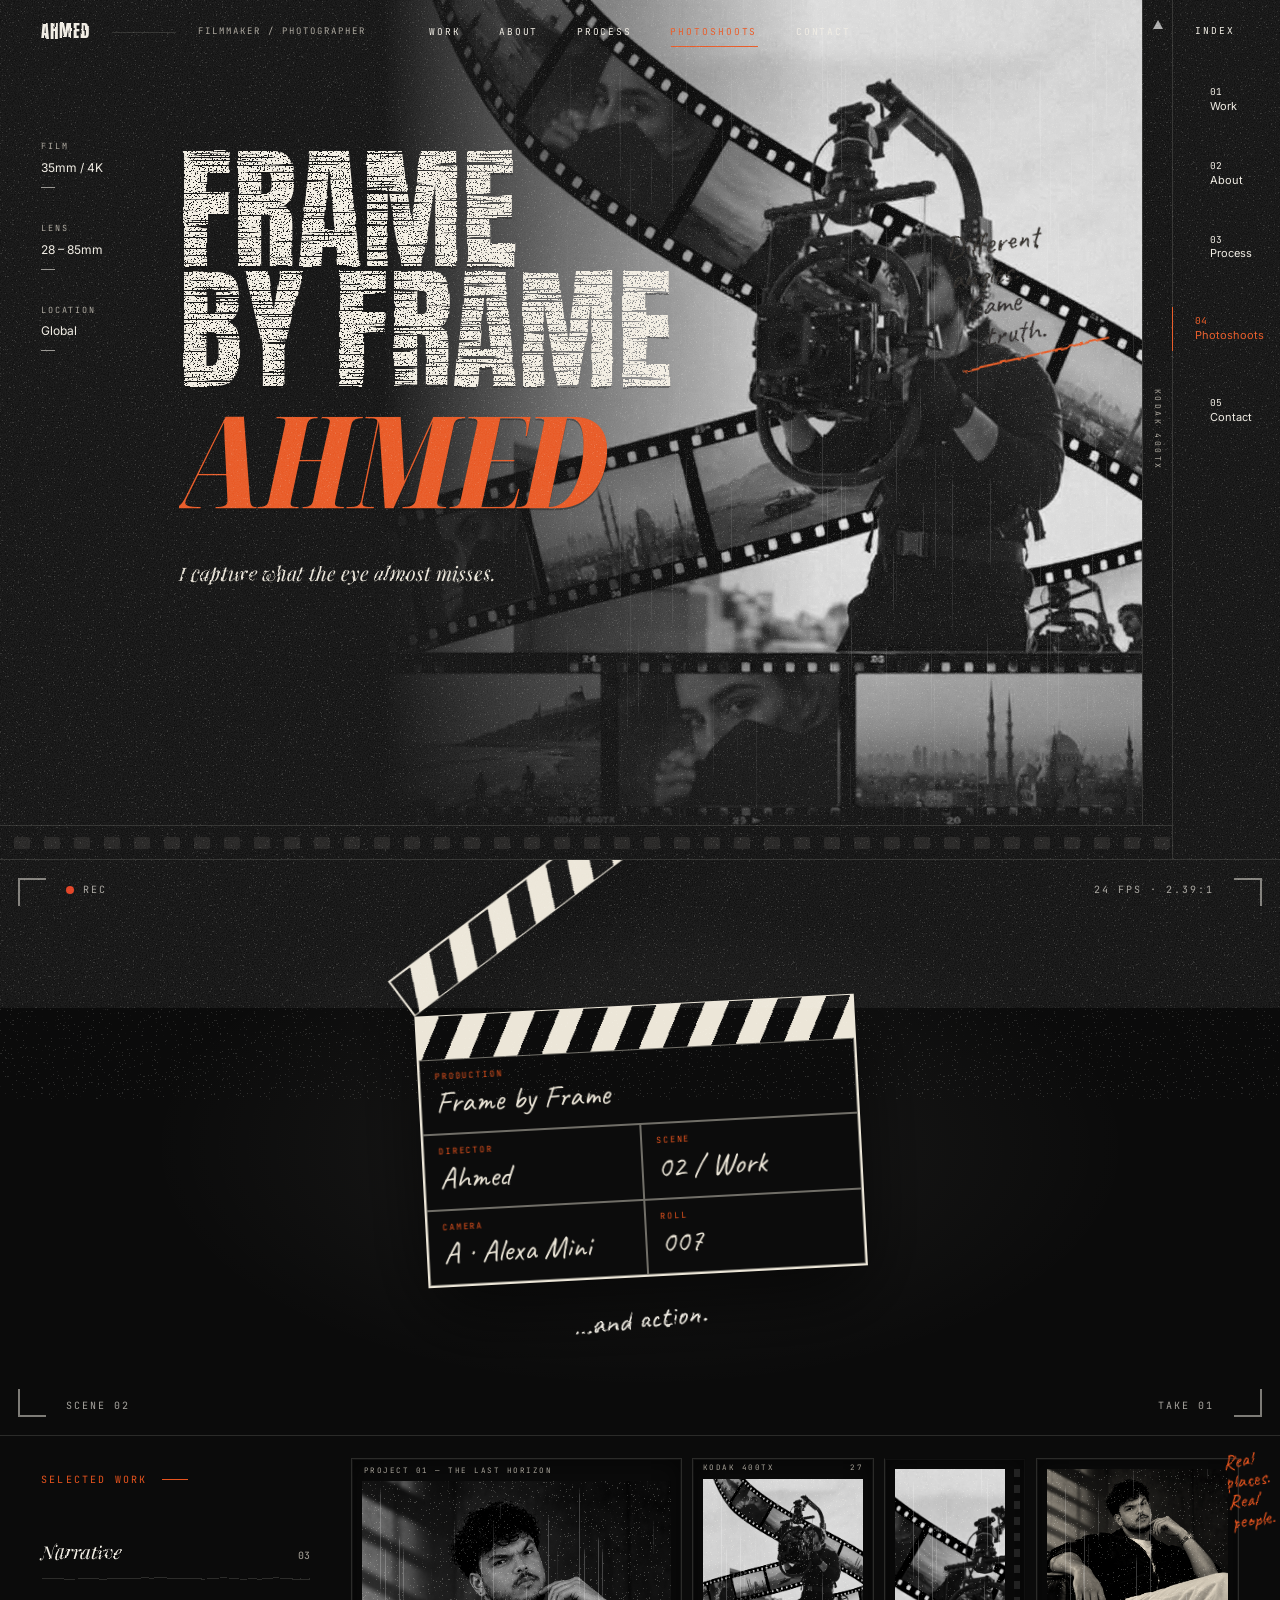
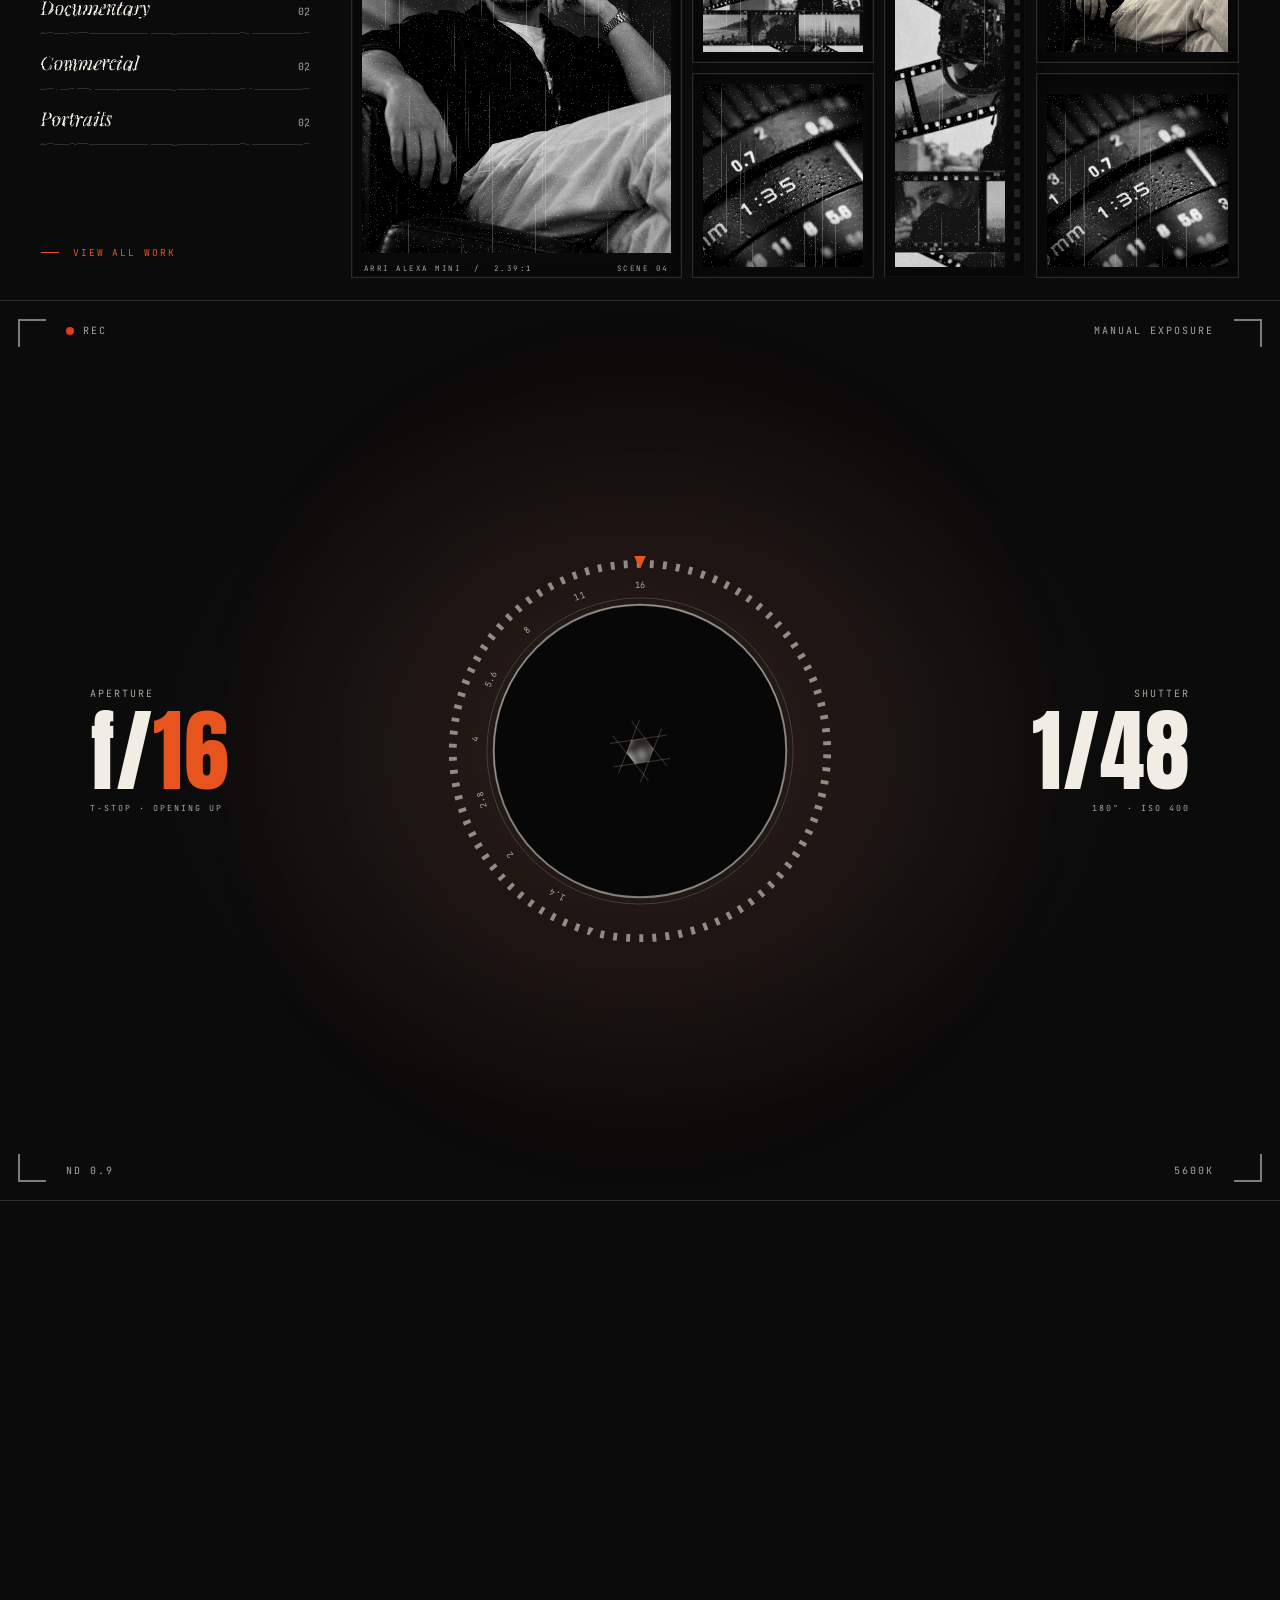
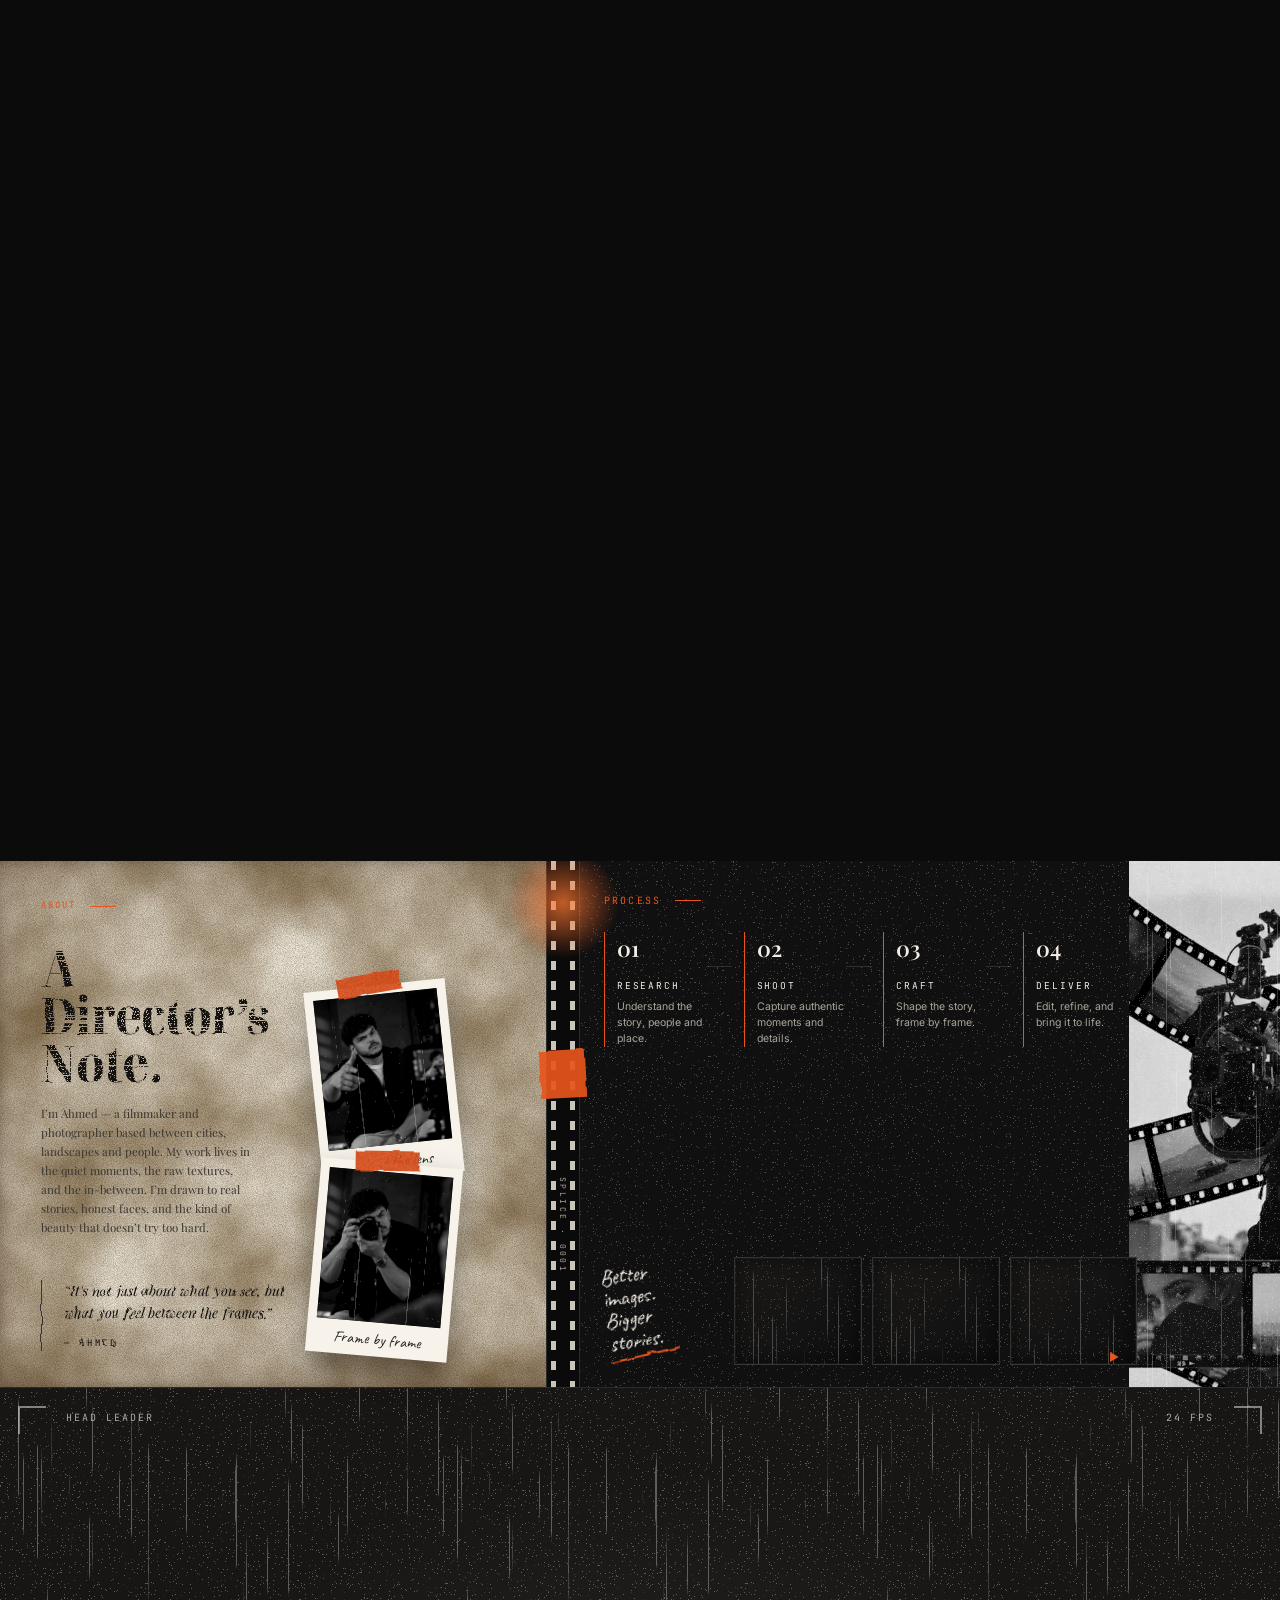
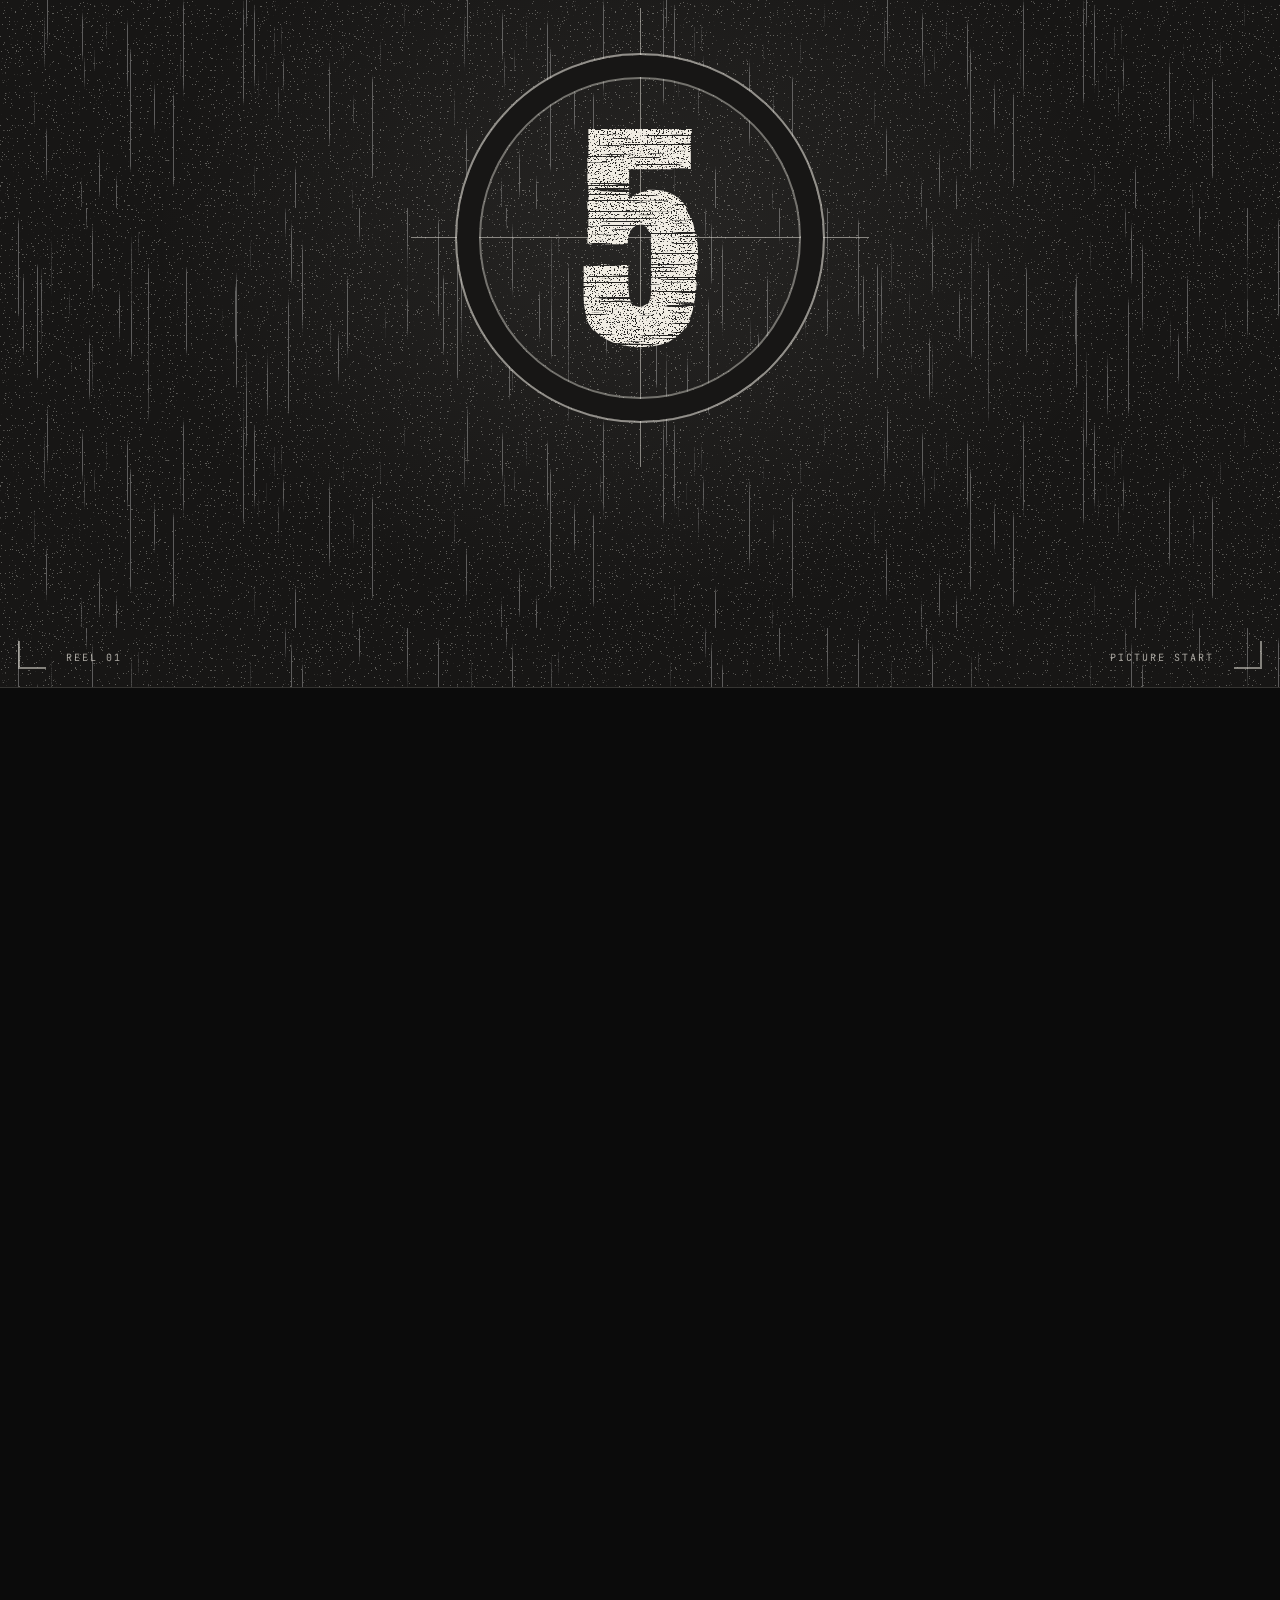
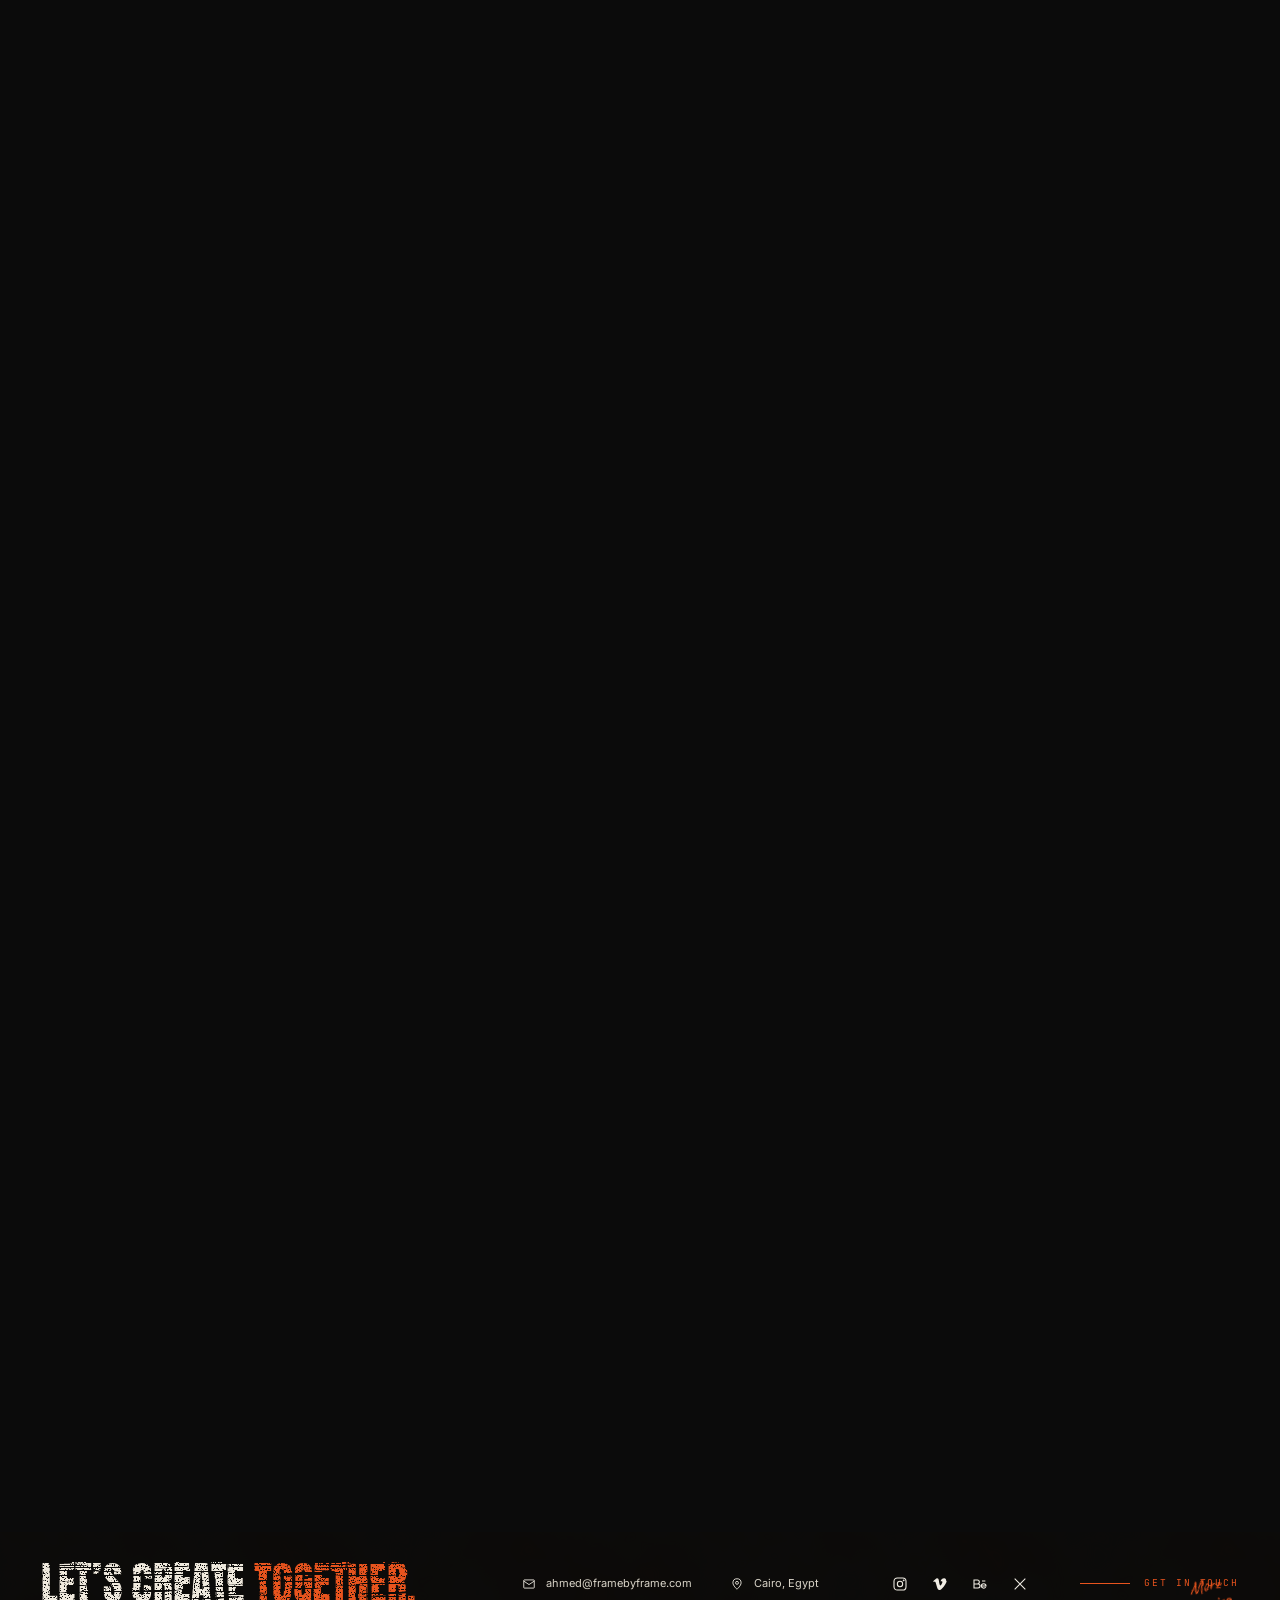
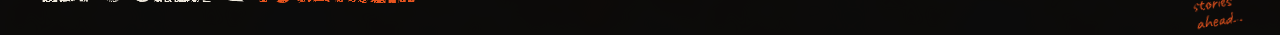
==== index.html @ 250d9027 "Update Ahmed Muhajab portfolio" ====
<!DOCTYPE html>
<html lang="en">
<head>
<meta charset="UTF-8">
<meta name="viewport" content="width=device-width, initial-scale=1">
<title>Ahmed — Filmmaker / Photographer</title>
<meta name="description" content="Ahmed — Frame by Frame. Filmmaker and photographer. I capture what the eye almost misses.">
<link rel="preconnect" href="https://fonts.googleapis.com">
<link rel="preconnect" href="https://fonts.gstatic.com" crossorigin>
<link href="https://fonts.googleapis.com/css2?family=Anton&family=Caveat:wght@500;600&family=Inter:wght@400;500;600&family=Noto+Serif+Display:ital,wdth,wght@0,62.5..100,400..900;1,62.5..100,400..900&family=JetBrains+Mono:wght@400;500&family=Playfair+Display:ital,wght@0,600;0,700;0,900;1,400;1,700;1,900&display=swap" rel="stylesheet">
<script>if(!matchMedia('(prefers-reduced-motion: reduce)').matches)document.documentElement.classList.add('intro-lock');</script>
<noscript><style>#intro{display:none!important}.intro-lock *{opacity:1!important}.hero-title .ch,.hero-title .pull em{opacity:1!important;transform:none!important}</style></noscript>
<style>
/* =========================================================
   TOKENS
========================================================= */
:root{
  --bg:#0b0b0b;
  --bg-2:#111010;
  --panel:#151413;
  --line:rgba(241,237,228,.14);
  --text:#f1ede4;
  --muted:#a9a49a;
  --paper:#ece6d8;
  --ink:#141210;
  --accent:#e8541e;
  --accent-2:#ff6a2d;
  --f-display:"Playfair Display","Times New Roman",serif;
  --f-hero:"Noto Serif Display","Playfair Display",serif;
  --f-impact:"Anton","Impact",sans-serif;
  --f-body:"Inter",system-ui,sans-serif;
  --f-mono:"JetBrains Mono",ui-monospace,monospace;
  --f-hand:"Caveat","Segoe Script",cursive;
  --pad:clamp(18px,3.2vw,48px);
}
*{box-sizing:border-box;margin:0;padding:0}
html{scroll-behavior:smooth;-webkit-text-size-adjust:100%}
body{background:var(--bg);color:var(--text);font-family:var(--f-body);line-height:1.5;overflow-x:hidden;-webkit-font-smoothing:antialiased}
img{display:block;max-width:100%}
a{color:inherit;text-decoration:none}
ul{list-style:none}
:focus-visible{outline:2px solid var(--accent);outline-offset:3px}

/* film grain overlay */
body::after{
  content:"";position:fixed;top:-12%;left:-12%;width:124%;height:124%;pointer-events:none;z-index:999;opacity:.09;will-change:transform;
  background-image:url("data:image/svg+xml;utf8,<svg xmlns='http://www.w3.org/2000/svg' width='220' height='220'><filter id='n'><feTurbulence type='fractalNoise' baseFrequency='.85' numOctaves='2' stitchTiles='stitch'/><feColorMatrix values='0 0 0 0 1  0 0 0 0 1  0 0 0 0 1  0 0 0 .9 0'/></filter><rect width='100%' height='100%' filter='url(%23n)'/></svg>");
  animation:grain 1s steps(6) infinite;
}
@keyframes grain{
  0%{transform:translate3d(0,0,0)}20%{transform:translate3d(-4.8%,3.2%,0)}40%{transform:translate3d(3.2%,-4.8%,0)}
  60%{transform:translate3d(-3.2%,-1.6%,0)}80%{transform:translate3d(4.8%,4.8%,0)}100%{transform:translate3d(0,0,0)}
}

/* =========================================================
   SHARED PIECES
========================================================= */
.mono{font-family:var(--f-mono);font-size:10px;letter-spacing:.22em;text-transform:uppercase}
.label{display:flex;align-items:center;gap:14px;color:var(--accent);font-family:var(--f-mono);font-size:10px;letter-spacing:.22em;text-transform:uppercase}
.label::after{content:"";width:26px;height:1px;background:var(--accent)}
.hand{font-family:var(--f-hand);color:var(--accent);line-height:1;transform:rotate(-6deg);display:inline-block}
.underline-hand{display:block;height:2px;background:var(--accent);border-radius:2px;transform:rotate(-5deg);margin-top:8px}

/* image slots: empty frame until you drop an image in /images */
.ph{position:relative;background:
  linear-gradient(135deg,#1b1a19,#0f0e0e);overflow:hidden}
.ph img{position:absolute;inset:0;width:100%;height:100%;object-fit:cover;filter:grayscale(1) contrast(1.08) brightness(.95);transition:filter .6s ease,transform 1.2s ease}
.ph::before{ /* shown only while the image is missing */
  content:attr(data-file);position:absolute;inset:0;display:grid;place-items:center;text-align:center;padding:10px;
  font-family:var(--f-mono);font-size:10px;letter-spacing:.18em;color:rgba(241,237,228,.22);text-transform:uppercase}
.ph.loaded::before{display:none}
.ph.has-color img{filter:grayscale(.15) contrast(1.05) sepia(.25) saturate(1.2)}
.frame:hover .ph img{transform:scale(1.04)}

/* =========================================================
   HERO
========================================================= */
.hero{position:relative;min-height:min(100vh,860px);display:grid;grid-template-columns:clamp(150px,14vw,190px) 1fr clamp(96px,9vw,108px);
  border-bottom:1px solid var(--line);overflow:hidden;isolation:isolate}
.topbar{position:absolute;top:0;left:0;right:0;z-index:20;height:64px;display:flex;align-items:center;padding:0 var(--pad);gap:22px}
.logo{font-family:var(--f-impact);font-size:17px;letter-spacing:.06em}
.topbar .rule{width:clamp(30px,6vw,64px);height:1px;background:var(--line)}
.topbar .role{color:var(--muted);font-size:9px}
.nav{position:absolute;left:50%;transform:translateX(-50%);display:flex;gap:clamp(22px,3vw,42px)}
.nav a{font-family:var(--f-mono);font-size:9.5px;letter-spacing:.2em;text-transform:uppercase;padding:8px 0;position:relative;transition:color .3s}
.nav a:hover,.nav a.active{color:var(--accent)}
.nav a.active::after{content:"";position:absolute;left:0;right:0;bottom:0;height:1px;background:var(--accent)}
.burger{display:none;margin-left:auto;background:none;border:1px solid var(--line);width:38px;height:38px;cursor:pointer;position:relative;z-index:30}
.burger span{position:absolute;left:10px;right:10px;height:1px;background:var(--text);transition:.3s}
.burger span:nth-child(1){top:14px}.burger span:nth-child(2){top:22px}
.burger.open span:nth-child(1){top:18px;transform:rotate(45deg)}
.burger.open span:nth-child(2){top:18px;transform:rotate(-45deg)}

.meta{padding:140px 0 60px var(--pad);display:flex;flex-direction:column;gap:34px;z-index:5}
.meta div span{display:block;color:var(--muted);font-family:var(--f-mono);font-size:8.5px;letter-spacing:.22em;margin-bottom:6px}
.meta div p{font-size:12px}
.meta div::after{content:"";display:block;width:14px;height:1px;background:var(--text);margin-top:10px;opacity:.6}

.hero-main{position:relative;padding:150px 0 70px 0;z-index:5;min-width:0}
.hero-title{font-family:Impact,"Haettenschweiler","Arial Narrow Bold","Anton",sans-serif;font-weight:400;font-size:clamp(60px,10.4vw,156px);line-height:.9;letter-spacing:.005em;text-transform:uppercase;color:#f3eee3;text-shadow:0 2px 0 rgba(0,0,0,.35)}
.hero-title em{display:block;font-family:var(--f-hero);font-style:italic;font-weight:900;font-stretch:68%;font-variation-settings:"wdth" 68;color:var(--accent);text-transform:uppercase;font-size:.96em;line-height:.95;margin-top:.04em;letter-spacing:-.012em}
.hero-sub{font-family:var(--f-display);font-style:italic;font-size:clamp(15px,1.6vw,20px);margin-top:26px;color:#e7e2d6}

.hero-img{position:absolute;top:0;bottom:0;left:30%;right:clamp(96px,9vw,108px);z-index:1}
.hero-img.ph{background:linear-gradient(135deg,#d8d4cb,#3a3835)}
.hero-img::before{color:rgba(0,0,0,.35)}
.film-edge{position:absolute;z-index:6;top:0;bottom:0;right:clamp(96px,9vw,108px);width:30px;background:#0a0a0a;border-left:1px solid var(--line);display:flex;flex-direction:column;align-items:center;justify-content:space-between;padding:20px 0;color:var(--muted)}
.film-edge b{writing-mode:vertical-rl;font-family:var(--f-mono);font-size:8px;letter-spacing:.3em;font-weight:400}
.film-edge i{width:0;height:0;border:5px solid transparent}
.film-edge .up{border-bottom:9px solid #aaa;border-top:0}
.film-edge .dn{border-top:9px solid #aaa;border-bottom:0}
.hero-note{position:absolute;z-index:7;right:calc(clamp(96px,9vw,108px) + 70px);top:26%;font-size:clamp(22px,2.4vw,32px);color:#2a2724;text-align:left;transform:rotate(-8deg)}
.hero-note .underline-hand{width:150px}
.hero-note span{color:#262321}

.film-strip{position:absolute;z-index:8;left:0;right:clamp(96px,9vw,108px);bottom:0;height:34px;background:#0a0a0a;display:flex;align-items:center;gap:0;padding:0 14px;overflow:hidden;border-top:1px solid var(--line)}
.film-strip i{flex:0 0 auto;width:16px;height:12px;margin-right:14px;background:#1e1d1c;border-radius:2px}
.film-strip .tag{margin-left:auto;color:var(--accent);font-family:var(--f-mono);font-size:9px;display:flex;gap:30px;padding-left:20px}

.index{position:relative;z-index:10;border-left:1px solid var(--line);background:var(--bg);padding:24px 0 24px 22px;display:flex;flex-direction:column}
.index h6{font-family:var(--f-mono);font-size:9.5px;letter-spacing:.22em;font-weight:400;margin-bottom:48px}
.index a{display:block;font-size:11px;color:var(--text);padding:0 0 0 14px;margin-bottom:46px;position:relative;line-height:1.35;border-left:1px solid transparent;transition:.3s}
.index a small{display:block;font-family:var(--f-mono);font-size:9.5px;color:var(--text)}
.index a.active{color:var(--accent);border-left-color:var(--accent);padding:8px 0 8px 12px;margin-left:-23px;padding-left:22px}
.index a.active small{color:var(--accent)}
.index a:hover{color:var(--accent)}

/* =========================================================
   SELECTED WORK
========================================================= */
.work{display:grid;grid-template-columns:clamp(240px,21vw,290px) 1fr;gap:var(--pad);padding:0 var(--pad) 0 var(--pad);border-bottom:1px solid var(--line);background:var(--bg)}
.work-side{padding:36px 0 40px;display:flex;flex-direction:column}
.work-list{margin:50px 0 44px}
.work-list li{display:flex;justify-content:space-between;align-items:baseline;border-bottom:1px solid var(--line);padding:14px 0 12px;font-family:var(--f-display);font-style:italic;font-size:19px;cursor:pointer;transition:.3s}
.work-list li:first-child{padding-top:0}
.work-list li span{font-family:var(--f-mono);font-style:normal;font-size:10px;color:var(--muted)}
.work-list li:hover{color:var(--accent);padding-left:8px}
.view-all{margin-top:auto;display:flex;align-items:center;gap:14px;color:var(--accent);font-family:var(--f-mono);font-size:9.5px;letter-spacing:.2em;text-transform:uppercase}
.view-all::before{content:"";width:18px;height:1px;background:var(--accent);transition:.3s}
.view-all:hover::before{width:34px}

.reel{position:relative;padding:22px 0}
.frames{display:grid;gap:10px;grid-template-columns:2.45fr 1.35fr 1.05fr 1.5fr;grid-template-rows:1fr 1fr;height:100%;min-height:420px}
.frame{position:relative;background:#0a0a0a;border:1px solid var(--line);padding:22px 10px 10px;display:flex;min-height:0}
.frame .ph{flex:1}
.frame>b{position:absolute;left:12px;right:12px;top:6px;display:flex;justify-content:space-between;font-family:var(--f-mono);font-size:7.5px;letter-spacing:.2em;font-weight:400;color:var(--muted);text-transform:uppercase}
.frame>u{position:absolute;left:12px;right:12px;bottom:3px;display:flex;justify-content:space-between;font-family:var(--f-mono);font-size:7.5px;letter-spacing:.2em;text-decoration:none;color:var(--muted);text-transform:uppercase}
.frame.big{grid-row:1/3;padding-bottom:24px}
.frame.tall{grid-row:1/3;border-color:rgba(232,84,30,.0);border-left:1px solid var(--line);padding:10px 20px 10px 10px}
.frame.tall>b{display:none}
.frame.tall::after{content:"";position:absolute;right:5px;top:10px;bottom:10px;width:6px;background:repeating-linear-gradient(180deg,#222 0 8px,transparent 8px 16px)}
.frame.r2{grid-row:1/3;padding:0;border:0;background:none;display:grid;grid-template-rows:1fr 1fr;gap:10px}
.frame.r2 .sub{position:relative;background:#0a0a0a;border:1px solid var(--line);padding:10px;display:flex}
.frame.r2 .sub .ph{flex:1}
.frame.r2 .sub b{position:absolute;left:10px;right:10px;top:3px;display:flex;justify-content:space-between;font-family:var(--f-mono);font-size:7.5px;letter-spacing:.2em;font-weight:400;color:var(--muted)}
.frame.r2 .sub{padding-top:20px}
.frame.stack{grid-row:1/3;display:grid;grid-template-rows:1fr 1fr;gap:10px;padding:0;border:0;background:none}
.frame .col2{display:contents}
.reel-note{position:absolute;right:calc(var(--pad) * -1 + 8px);top:14px;font-size:20px;transform:rotate(-8deg);max-width:70px;z-index:3}

/* =========================================================
   ABOUT + PROCESS
========================================================= */
.lower{display:grid;grid-template-columns:minmax(0,1.02fr) minmax(0,1.3fr);border-bottom:1px solid var(--line)}
.about{background:var(--paper);color:var(--ink);padding:clamp(24px,3vw,40px) var(--pad) 36px;display:grid;grid-template-columns:1.15fr .95fr;gap:20px;position:relative;min-width:0}
.about .label{grid-column:1/-1;font-size:9px}
.about h2{font-family:var(--f-hero);font-weight:800;font-stretch:84%;font-variation-settings:"wdth" 84;font-size:clamp(34px,3.9vw,52px);line-height:.95;letter-spacing:-.02em;margin:12px 0 18px}
.about p.body{font-family:var(--f-display);font-size:11.5px;line-height:1.65;color:#3a3631;max-width:30ch}
.quote{grid-column:1;margin-top:22px;border-left:1px solid #3a3631;padding-left:22px;font-family:var(--f-display);font-style:italic;font-size:14px;line-height:1.55;max-width:300px;position:relative}
.quote cite{display:block;margin-top:14px;font-style:normal;font-family:var(--f-mono);font-size:9px;letter-spacing:.3em}
.about-photos{grid-column:2;grid-row:2/4;align-self:center;justify-self:center;position:relative;width:min(100%,290px);height:330px}
.about-photos .polaroid{position:absolute;background:#f7f3ea;padding:9px 9px 34px;box-shadow:0 14px 30px rgba(0,0,0,.35);width:68%}
.about-photos .polaroid:first-child{top:8px;left:0;transform:rotate(-6deg)}
.about-photos .polaroid:last-child{right:0;bottom:8px;transform:rotate(5deg)}
.about-photos .ph{aspect-ratio:1/1.22}
.about-photo-caption{position:absolute;bottom:9px;left:8px;right:8px;text-align:center;font-family:var(--f-hand);font-size:16px;line-height:1;color:#2a2724}
.polaroid::before{content:"";position:absolute;left:34px;top:-12px;width:64px;height:20px;background:var(--accent);opacity:.92;transform:rotate(-4deg);z-index:3}

.process{position:relative;background:var(--bg-2);padding:clamp(24px,3vw,32px) var(--pad) 22px;display:grid;grid-template-columns:1fr;grid-template-rows:auto auto 1fr;gap:18px;overflow:hidden;min-width:0}
.process-bg{position:absolute;top:0;bottom:0;right:0;width:21%;z-index:0}
.process-bg.ph{background:linear-gradient(135deg,#1c1b1a,#0c0b0b)}
.process-bg::after{content:"";position:absolute;inset:0;background:linear-gradient(90deg,var(--bg-2),transparent 55%);z-index:2}
.process>*{position:relative;z-index:2}
.process .process-bg{position:absolute;z-index:0}
.steps{display:grid;grid-template-columns:repeat(4,1fr);gap:clamp(14px,2vw,26px);padding-right:clamp(0px,16%,170px);margin-top:6px}
.step{border-left:1px solid var(--accent);padding-left:12px;position:relative;min-width:0}
.step h4{font-family:var(--f-display);font-weight:600;font-size:22px;color:var(--text);margin-bottom:14px}
.step h5{font-family:var(--f-mono);font-size:9.5px;letter-spacing:.2em;font-weight:400;margin-bottom:6px}
.step p{font-size:10.5px;color:var(--muted);line-height:1.5;max-width:16ch}
.step::after{content:"";position:absolute;top:34px;right:-14px;width:clamp(10px,2vw,28px);height:1px;background:var(--line)}
.step:last-child::after{display:none}
.process-foot{display:grid;grid-template-columns:120px repeat(3,1fr);gap:10px;align-items:end;padding-right:clamp(0px,16%,170px)}
.process-foot .hand{font-size:22px;color:var(--text);text-align:left;transform:rotate(-8deg);margin-bottom:12px}
.process-foot .hand .underline-hand{width:70px;margin-top:4px}
.thumb.ph{aspect-ratio:1.18/1;border:1px solid var(--line)}
.process .arrow-r{position:absolute;right:calc(21% + 10px);bottom:22px;color:var(--accent);font-size:11px;z-index:3}

/* =========================================================
   FOOTER CTA
========================================================= */
.cta{display:grid;grid-template-columns:auto 1fr auto auto;gap:clamp(20px,4vw,60px);align-items:center;padding:28px var(--pad);background:var(--bg)}
.cta h3{font-family:var(--f-impact);font-weight:400;font-size:clamp(30px,3.6vw,48px);line-height:1;letter-spacing:.005em;text-transform:uppercase;transform:scaleX(.92);transform-origin:left;color:#efe9dd;white-space:nowrap}
.cta h3 span{color:var(--accent)}
.contact{display:flex;gap:clamp(18px,3vw,50px);justify-content:center;font-size:11px;color:#d9d4c8;flex-wrap:wrap}
.contact a,.contact p{display:flex;align-items:center;gap:10px}
.contact svg{width:14px;height:14px;stroke:var(--text);fill:none;stroke-width:1.5}
.contact a:hover{color:var(--accent)}
.social{display:flex;gap:22px;align-items:center}
.social a{width:18px;height:18px;display:grid;place-items:center;transition:.3s}
.social svg{width:16px;height:16px;fill:none;stroke:var(--text);stroke-width:1.6}
.social svg.f{fill:var(--text);stroke:none}
.social a:hover svg{stroke:var(--accent)}.social a:hover svg.f{fill:var(--accent)}
.get{display:flex;align-items:center;gap:14px;color:var(--accent);font-family:var(--f-mono);font-size:9.5px;letter-spacing:.2em;text-transform:uppercase;white-space:nowrap;position:relative}
.get::before{content:"";width:50px;height:1px;background:var(--accent);transition:.3s}
.get:hover::before{width:76px}
.cta-note{position:absolute;right:var(--pad);bottom:6px;font-size:18px;transform:rotate(-10deg)}

/* scroll reveal (single, subtle) */
.rv{opacity:0;transform:translateY(18px);transition:opacity .9s ease,transform .9s ease}
.rv.in{opacity:1;transform:none}
@media (prefers-reduced-motion:reduce){
  body::after{animation:none}
  .rv{opacity:1;transform:none;transition:none}
  html{scroll-behavior:auto}
}


/* =========================================================
   GRUNGE LAYER  (dust, scratches, worn print, paper)
========================================================= */
:root{
  --dust:url("data:image/svg+xml;utf8,<svg xmlns='http://www.w3.org/2000/svg' width='400' height='400'><filter id='f'><feTurbulence type='fractalNoise' baseFrequency='.55' numOctaves='3' seed='5'/><feColorMatrix values='0 0 0 0 1  0 0 0 0 .97  0 0 0 0 .9  26 0 0 0 -18.6'/></filter><rect width='100%' height='100%' filter='url(%23f)'/></svg>");
  --scratch:url("data:image/svg+xml;utf8,<svg xmlns='http://www.w3.org/2000/svg' width='600' height='600'><filter id='f'><feTurbulence type='fractalNoise' baseFrequency='.9 .0035' numOctaves='2' seed='9'/><feColorMatrix values='0 0 0 0 1  0 0 0 0 1  0 0 0 0 1  40 0 0 0 -29.2'/></filter><rect width='100%' height='100%' filter='url(%23f)'/></svg>");
  --stain:url("data:image/svg+xml;utf8,<svg xmlns='http://www.w3.org/2000/svg' width='500' height='500'><filter id='f'><feTurbulence type='fractalNoise' baseFrequency='.012' numOctaves='4' seed='3'/><feColorMatrix values='0 0 0 0 .25  0 0 0 0 .17  0 0 0 0 .08  0 0 0 1.4 -.35'/></filter><rect width='100%' height='100%' filter='url(%23f)'/></svg>");
  --fiber:url("data:image/svg+xml;utf8,<svg xmlns='http://www.w3.org/2000/svg' width='300' height='300'><filter id='f'><feTurbulence type='fractalNoise' baseFrequency='1.1' numOctaves='2' seed='1'/><feColorMatrix values='0 0 0 0 .2  0 0 0 0 .15  0 0 0 0 .1  0 0 0 .9 -.28'/></filter><rect width='100%' height='100%' filter='url(%23f)'/></svg>");
}
/* stronger grain */
body::after{opacity:.14}
/* flickering dust + scratches across the whole page, like a projected print */
body::before{
  content:"";position:fixed;top:-200px;left:-200px;width:calc(100% + 400px);height:calc(100% + 400px);pointer-events:none;z-index:998;opacity:.14;
  background-image:var(--dust);background-size:400px 400px;will-change:transform;
  animation:flick 1.2s steps(3) infinite;
}
@keyframes flick{
  0%{transform:translate3d(0,0,0)}33%{transform:translate3d(-140px,90px,0)}66%{transform:translate3d(90px,-170px,0)}100%{transform:translate3d(0,0,0)}
}

/* worn print on big type */
.hero-title{filter:none}
.hero-title .title-wear{filter:url(#distress)}
.cta h3{filter:url(#distress)}
.logo{filter:url(#rough)}
.about h2{filter:url(#distress)}
.hero-sub,.quote,.work-list li{filter:url(#rough)}
.hand,.underline-hand{filter:url(#rough)}

/* every photo slot: dust, scratches, crushed blacks, vignette */
.ph::after{
  content:"";position:absolute;inset:0;z-index:3;pointer-events:none;opacity:.22;
  background-image:var(--dust),var(--scratch);
  background-size:260px 260px,420px 420px;
}
.hero-img::after{z-index:3;opacity:.12}
.hero-img .grad{position:absolute;inset:0;z-index:4;pointer-events:none;
  background:linear-gradient(90deg,var(--bg) 0%,rgba(11,11,11,.55) 22%,rgba(11,11,11,0) 55%),linear-gradient(0deg,rgba(11,11,11,.7),transparent 25%)}
.ph img{filter:grayscale(1) contrast(1.1) brightness(.96)}
.ph.has-color img{filter:grayscale(.1) contrast(1.1) sepia(.3) saturate(1.15) brightness(.96)}

/* paper: fibres, coffee stains, burnt edges */
.about{background-color:var(--paper);background-image:var(--stain),var(--fiber);background-size:700px 700px,300px 300px;background-blend-mode:multiply}
.about::before{content:"";position:absolute;inset:0;pointer-events:none;z-index:0;
  box-shadow:inset 0 0 70px rgba(60,35,10,.38),inset 0 0 12px rgba(40,20,5,.35)}
.about>*{position:relative;z-index:1}
.about .polaroid{position:relative}
.polaroid{background-image:var(--fiber);background-blend-mode:multiply;background-size:300px}
.polaroid::before{filter:url(#rough);background-image:var(--fiber);background-blend-mode:multiply}

/* film frames: worn edges */
.frame,.frame.r2 .sub,.thumb{box-shadow:inset 0 0 0 1px rgba(255,255,255,.04),inset 0 0 22px rgba(0,0,0,.6)}
section,footer,.process{position:relative}
.process::before{content:"";position:absolute;inset:0;pointer-events:none;z-index:1;opacity:.25;
  background-image:var(--dust);background-size:300px 300px}
.cta{background-image:var(--stain);background-size:700px;background-blend-mode:soft-light}

@media (prefers-reduced-motion:reduce){body::before{animation:none}}


/* =========================================================
   ENTRANCE — camera power-on: viewfinder → focus lock → shutter opens
========================================================= */
html.intro-lock{overflow:hidden}
#intro{position:fixed;inset:0;z-index:1000;pointer-events:none;display:none}
html.intro-lock #intro{display:block;pointer-events:auto;cursor:pointer}
#intro .blade{position:absolute;left:0;right:0;height:50.2%;background:#0a0a0a;transition:transform 1s cubic-bezier(.76,0,.24,1)}
#intro .blade.top{top:0;border-bottom:1px solid rgba(232,84,30,.0)}
#intro .blade.bot{bottom:0}
#intro.open .blade.top{transform:translateY(-101%)}
#intro.open .blade.bot{transform:translateY(101%)}
#intro .vf{position:absolute;inset:0;transition:opacity .35s ease;color:#e9e4d8;font-family:var(--f-mono);font-size:clamp(9px,1.1vw,12px);letter-spacing:.2em;text-transform:uppercase}
#intro.open .vf{opacity:0}
#intro .vf::before{ /* rule-of-thirds grid */
  content:"";position:absolute;inset:7%;opacity:.12;
  background:linear-gradient(#fff,#fff) 33.33% 0/1px 100% no-repeat,linear-gradient(#fff,#fff) 66.66% 0/1px 100% no-repeat,
             linear-gradient(#fff,#fff) 0 33.33%/100% 1px no-repeat,linear-gradient(#fff,#fff) 0 66.66%/100% 1px no-repeat}
#intro .c{position:absolute;width:clamp(18px,3vw,34px);height:clamp(18px,3vw,34px);border:2px solid #e9e4d8;opacity:.9}
#intro .c.tl{top:5%;left:4%;border-right:0;border-bottom:0}
#intro .c.tr{top:5%;right:4%;border-left:0;border-bottom:0}
#intro .c.bl{bottom:5%;left:4%;border-right:0;border-top:0}
#intro .c.br{bottom:5%;right:4%;border-left:0;border-top:0}
#intro .rec{position:absolute;top:calc(5% + 6px);left:calc(4% + 48px);display:flex;align-items:center;gap:10px}
#intro .rec i{width:10px;height:10px;border-radius:50%;background:#e23b1c;animation:blink 1s steps(2) infinite}
@keyframes blink{50%{opacity:0}}
#intro .tr-info{position:absolute;top:calc(5% + 6px);right:calc(4% + 48px);text-align:right}
#intro .bl-info{position:absolute;bottom:calc(5% + 4px);left:calc(4% + 48px)}
#intro .br-info{position:absolute;bottom:calc(5% + 4px);right:calc(4% + 48px);display:flex;align-items:center;gap:10px}
#intro .batt{width:24px;height:11px;border:1.5px solid #e9e4d8;padding:1.5px;display:flex;gap:2px}
#intro .batt b{flex:1;background:#e9e4d8}
#intro .exp{position:absolute;bottom:calc(5% + 4px);left:50%;transform:translateX(-50%);display:flex;align-items:flex-end;gap:7px;opacity:.85}
#intro .exp i{width:1px;height:8px;background:#e9e4d8}
#intro .exp i:nth-child(4n+1){height:14px}
#intro .exp em{font-style:normal;font-size:9px;letter-spacing:.1em;margin:0 6px 0}
#intro .focus{position:absolute;left:50%;top:50%;width:clamp(86px,12vw,150px);aspect-ratio:1.35;transform:translate(-50%,-50%);
  animation:hunt 1.5s cubic-bezier(.3,.7,.3,1) both}
#intro .focus span{position:absolute;width:24%;height:24%;border:2px solid currentColor}
#intro .focus span:nth-child(1){top:0;left:0;border-right:0;border-bottom:0}
#intro .focus span:nth-child(2){top:0;right:0;border-left:0;border-bottom:0}
#intro .focus span:nth-child(3){bottom:0;left:0;border-right:0;border-top:0}
#intro .focus span:nth-child(4){bottom:0;right:0;border-left:0;border-top:0}
#intro .focus::after{content:"";position:absolute;left:50%;top:50%;width:5px;height:5px;margin:-2.5px;background:currentColor;border-radius:50%}
#intro.locked .focus{color:var(--accent);animation:lock .35s ease-out both}
@keyframes hunt{
  0%{transform:translate(-50%,-50%) scale(2.2);filter:blur(5px);opacity:0}
  25%{opacity:1}
  45%{transform:translate(-50%,-50%) scale(.7);filter:blur(2px)}
  70%{transform:translate(-50%,-50%) scale(1.25);filter:blur(3px)}
  100%{transform:translate(-50%,-50%) scale(1);filter:blur(0)}
}
@keyframes lock{0%{transform:translate(-50%,-50%) scale(1.12)}100%{transform:translate(-50%,-50%) scale(1)}}
#intro .af{position:absolute;left:50%;top:calc(50% + clamp(60px,8.5vw,100px));transform:translateX(-50%);opacity:0;color:var(--accent);transition:opacity .2s}
#intro.locked .af{opacity:1}
#intro .name{position:absolute;left:50%;top:calc(50% - clamp(90px,12vw,140px));transform:translateX(-50%);font-family:var(--f-impact);font-size:clamp(22px,3.4vw,40px);letter-spacing:.08em;color:#f1ede4;white-space:nowrap;opacity:0;animation:nameIn .6s .5s ease-out both}
@keyframes nameIn{from{opacity:0;letter-spacing:.3em;filter:blur(6px)}to{opacity:.95;letter-spacing:.08em;filter:blur(0)}}
#intro .flash{position:absolute;inset:0;background:#fff;opacity:0;pointer-events:none}
#intro.open .flash{animation:flash .45s ease-out both}
@keyframes flash{0%{opacity:.0}12%{opacity:.85}100%{opacity:0}}

/* hero entrance after the shutter opens: exposure settles, dolly push-in, focus pull */
html.intro-lock:not(.go) .hero-main,
html.intro-lock:not(.go) .hero-img,
html.intro-lock:not(.go) .topbar,
html.intro-lock:not(.go) .meta,
html.intro-lock:not(.go) .index,
html.intro-lock:not(.go) .hero-note,
html.intro-lock:not(.go) .film-strip,
html.intro-lock:not(.go) .film-edge{opacity:0}
html.go .hero-img{animation:expose 1.8s .05s cubic-bezier(.2,.7,.2,1) both}
html.go .hero-img img{animation:dolly 2.6s cubic-bezier(.2,.7,.2,1) both}
html.go .hero-main{animation:focusPull 1.3s .25s cubic-bezier(.2,.7,.2,1) both}
html.go .topbar,html.go .meta,html.go .index,html.go .film-strip,html.go .film-edge{animation:fadeUp .9s .9s ease-out both}
html.go .hero-note{animation:noteIn .8s 1.5s ease-out both}
@keyframes expose{0%{opacity:0}35%{opacity:1}100%{opacity:1}}
.hero-img .burn{position:absolute;inset:0;z-index:5;background:#d6d1c6;opacity:0;pointer-events:none}
html.go .hero-img .burn{animation:burn 1.8s .05s cubic-bezier(.2,.7,.2,1) both}
@keyframes burn{0%{opacity:.82}100%{opacity:0}}
@keyframes dolly{from{transform:scale(1.14)}to{transform:scale(1)}}
@keyframes focusPull{0%{opacity:0;filter:blur(18px)}60%{opacity:1}100%{opacity:1;filter:blur(0)}}
@keyframes fadeUp{from{opacity:0}to{opacity:1}}
@keyframes noteIn{from{opacity:0}to{opacity:1}}

/* typewriter headline + pull-down name */
.hero-title .ch{position:relative;opacity:0}
.hero-title .ch::after{content:"";position:absolute;right:-.045em;top:.14em;width:.05em;height:.72em;background:var(--accent);opacity:0}
html.go .hero-title .ch{animation:typeIn 0s var(--d) forwards}
html.go .hero-title .ch::after{animation:caretOn .085s var(--d) steps(1) forwards}
html.go .hero-title .ch.last::after{animation:caretEnd 2.2s var(--d) steps(1) forwards}
@keyframes typeIn{to{opacity:1}}
@keyframes caretOn{0%{opacity:1}99%{opacity:1}100%{opacity:0}}
@keyframes caretEnd{0%,24%{opacity:1}25%,49%{opacity:0}50%,74%{opacity:1}75%,100%{opacity:0}}
.hero-title .pull{display:block;overflow:hidden;padding:.04em .25em .1em 0;margin-top:.02em}
.hero-title .pull em{margin-top:0;transform:translateY(-115%)}
html.go .hero-title .pull em{animation:pullDown .95s 2.12s cubic-bezier(.3,.9,.3,1) forwards}
@keyframes pullDown{0%{transform:translateY(-115%)}62%{transform:translateY(7%)}80%{transform:translateY(-2%)}100%{transform:translateY(0)}}
html.go .hero-main{animation:none}
html.go .hero-sub{animation:fadeUp .8s 2.82s ease-out both}
html:not(.go) .hero-sub{opacity:0}
@media (prefers-reduced-motion:reduce){.hero-title .ch{opacity:1!important;animation:none!important}.hero-title .ch::after{display:none}.hero-title .pull em{transform:none!important;animation:none!important}html:not(.go) .hero-sub{opacity:1}}
@media (prefers-reduced-motion:reduce){#intro{display:none!important}html.go .hero-img,html.go .hero-img img,html.go .hero-main,html.go .topbar,html.go .meta,html.go .index,html.go .film-strip,html.go .film-edge,html.go .hero-note{animation:none!important}}

/* =========================================================
   RESPONSIVE
========================================================= */
@media (max-width:1180px){
  .lower{grid-template-columns:1fr}
  .process{min-height:380px}
  .steps,.process-foot{padding-right:clamp(0px,18%,160px)}
}
@media (max-width:980px){
  .hero{grid-template-columns:1fr;min-height:auto}
  .meta{display:none}
  .index{display:none}
  .hero-main{padding:130px var(--pad) 360px}
  .hero-img{left:0;right:0;top:auto;height:62%;bottom:0}
  .hero-img .grad{background:linear-gradient(180deg,var(--bg) 0%,rgba(11,11,11,.4) 40%,transparent 70%)}
  .film-edge{display:none}
  .film-strip{right:0}
  .hero-note{right:6%;top:auto;bottom:34%}
  .hero-title{font-size:clamp(56px,17vw,120px)}
  .work{grid-template-columns:1fr}
  .work-side{padding-bottom:0}
  .work-list{display:grid;grid-template-columns:1fr 1fr;column-gap:30px;margin:28px 0 22px}
  .work-list li:first-child{padding-top:14px}
  .view-all{margin-top:0}
  .reel{padding-top:10px;padding-bottom:30px}
  .frames{grid-template-columns:1fr 1fr;grid-template-rows:auto;height:auto;min-height:0}
  .frame,.frame.big,.frame.tall,.frame.r2,.frame.stack{grid-row:auto}
  .frame.big{grid-column:1/-1;aspect-ratio:16/9}
  .frame.tall{aspect-ratio:3/4}
  .frame.r2{grid-template-rows:none}
  .frame.r2 .sub{aspect-ratio:4/3}
  .reel-note{display:none}
  .cta{grid-template-columns:1fr 1fr;gap:22px}
  .cta h3{grid-column:1/-1;white-space:normal}
  .contact{justify-content:flex-start;grid-column:1/-1}
  .get{justify-self:end}
}
@media (max-width:760px){
  .topbar{height:60px}
  .topbar .rule,.topbar .role{display:none}
  .burger{display:block}
  .nav{position:fixed;inset:0;transform:none;background:rgba(11,11,11,.97);flex-direction:column;align-items:center;justify-content:center;gap:30px;opacity:0;pointer-events:none;transition:.35s;z-index:25}
  .nav.open{opacity:1;pointer-events:auto}
  .nav a{font-size:14px}
  .about{grid-template-columns:1fr}
  .about p.body{max-width:46ch}
  .about-photos{grid-column:1;grid-row:auto;width:100%;height:auto;display:grid;grid-template-columns:repeat(2,minmax(0,1fr));gap:14px;margin:28px 0 0}
  .about-photos .polaroid{position:relative;inset:auto;width:100%;padding:8px 8px 34px}
  .about-photos .polaroid:first-child{transform:rotate(-3deg)}
  .about-photos .polaroid:last-child{transform:rotate(3deg)}
  .about-photo-caption{font-size:clamp(13px,4vw,17px)}
  .quote{grid-column:1}
  .steps{grid-template-columns:1fr 1fr;padding-right:0;gap:28px 20px}
  .step::after{display:none}
  .step p{max-width:24ch}
  .process-foot{padding-right:0;grid-template-columns:repeat(3,1fr)}
  .process-foot .hand{grid-column:1/-1;margin:0 0 4px}
  .process-bg{width:100%;opacity:.28}
  .process .arrow-r{display:none}
}
@media (max-width:520px){
  .work-list{grid-template-columns:1fr}
  .frames{grid-template-columns:repeat(2,minmax(0,1fr));gap:12px}
  .frame.big{grid-column:1/-1;aspect-ratio:16/10}
  .frame.tall{aspect-ratio:4/5}
  .frame.r2{grid-column:1/-1;grid-template-columns:repeat(2,minmax(0,1fr));grid-template-rows:none}
  .frame.r2 .sub{aspect-ratio:4/3;min-width:0}
  .hero-main{padding-bottom:300px}
  .hero-sub{font-size:15px}
  .process-foot{grid-template-columns:repeat(3,minmax(0,1fr));gap:8px}
  .cta{grid-template-columns:1fr}
  .get{justify-self:start}
  .social{justify-self:start}
  .cta-note{position:static;margin-top:4px}
}

/* =========================================================
   CINEMATIC CUTS — camera interludes between sections
   1 clapperboard · 2 aperture pull · 3 film-leader countdown · film splice
========================================================= */
.cut{position:relative;overflow:hidden;isolation:isolate;contain:layout paint;display:grid;align-content:center;justify-items:center;gap:26px;min-height:clamp(380px,64vh,580px);padding:70px var(--pad);border-bottom:1px solid var(--line);background:var(--bg)}
.cut::before{content:"";position:absolute;inset:0;z-index:0;pointer-events:none;background:radial-gradient(ellipse 55% 60% at 50% 50%,rgba(241,237,228,.07),transparent 70%)}
.cut>*{position:relative;z-index:2}
.cut>.hud,.cut>.flash,.cut>.flare,.cut>.c{position:absolute}
.cut>.c{z-index:3;width:clamp(16px,2.4vw,28px);height:clamp(16px,2.4vw,28px);border:2px solid rgba(241,237,228,.5)}
.cut>.c.tl{top:18px;left:18px;border-right:0;border-bottom:0}
.cut>.c.tr{top:18px;right:18px;border-left:0;border-bottom:0}
.cut>.c.bl{bottom:18px;left:18px;border-right:0;border-top:0}
.cut>.c.br{bottom:18px;right:18px;border-left:0;border-top:0}
.hud{z-index:3;display:flex;align-items:center;gap:9px;font-family:var(--f-mono);font-size:clamp(8.5px,1vw,10px);letter-spacing:.2em;text-transform:uppercase;color:rgba(241,237,228,.68)}
.hud.tl{top:22px;left:66px}.hud.tr{top:22px;right:66px}.hud.bl{bottom:22px;left:66px}.hud.br{bottom:22px;right:66px}
.hud i{width:8px;height:8px;border-radius:50%;background:#e23b1c;animation:blink 1s steps(2) infinite}
.hud.ps.on{color:var(--accent)}
.cut .flash{inset:0;z-index:4;background:#fff;opacity:0;pointer-events:none}
.cut .cap{font-size:clamp(20px,2.4vw,30px);color:var(--text)}

/* 1 · clapperboard — arm closes as you scroll, snaps shut once */
.slate{width:clamp(250px,36vw,440px);transform:rotate(-3deg);filter:drop-shadow(0 30px 40px rgba(0,0,0,.65))}
.slate .arm,.slate .stick{height:clamp(26px,3.6vw,44px);border:2px solid #ece6d8;background:repeating-linear-gradient(115deg,#0c0c0c 0 22px,#ece6d8 22px 44px)}
.slate .arm{transform-origin:0 100%;transform:rotate(var(--a,-34deg));position:relative;z-index:2;border-bottom-width:1px;will-change:transform}
.slate .stick{background-position:22px 0;border-top-width:1px;border-bottom:0}
.slate .board{display:grid;grid-template-columns:1fr 1fr;background:#0c0c0c;border:2px solid #ece6d8;border-top:0;color:#ece6d8}
.slate .board div{padding:12px 14px 14px;border:1px solid rgba(236,230,216,.45);font-family:var(--f-hand);font-size:clamp(21px,2.7vw,31px);line-height:1.1}
.slate .board div:first-child{grid-column:1/-1}
.slate .board span{display:block;margin-bottom:4px;font-family:var(--f-mono);font-size:8.5px;letter-spacing:.22em;text-transform:uppercase;color:var(--accent)}
.slate-cut.snap .board{animation:jolt .32s ease-out}
.slate-cut.snap .flash{animation:flash .4s ease-out}
@keyframes jolt{0%{transform:none}30%{transform:translateY(5px) rotate(.7deg)}62%{transform:translateY(-2px)}100%{transform:none}}

/* 2 · aperture — iris opens f/16 → f/1.4, light blooms into the next scene */
.iris{background:var(--bg)}
.cut>.glow{position:absolute;inset:0;z-index:1;pointer-events:none;opacity:.3;will-change:opacity;background:radial-gradient(circle at 50% 50%,rgba(232,84,30,.4),transparent 58%)}
.iris-wrap{display:grid;grid-template-columns:minmax(0,1fr) auto minmax(0,1fr);align-items:center;gap:clamp(18px,4vw,70px);width:min(1100px,100%)}
.iris svg{width:clamp(230px,32vw,390px);height:auto;display:block;overflow:visible;will-change:transform}
.iris text{font:9px var(--f-mono);fill:#a9a49a;text-anchor:middle;dominant-baseline:central;letter-spacing:.05em}
.readout{display:grid;gap:10px;font-family:var(--f-mono);font-size:10px;letter-spacing:.2em;text-transform:uppercase;color:var(--muted)}
.readout.r{text-align:right;justify-items:end}
.readout b{font-family:var(--f-impact);font-weight:400;font-size:clamp(46px,7vw,96px);line-height:.9;letter-spacing:.01em;color:var(--text);text-transform:none}
.readout b em{font-style:normal;color:var(--accent)}
.iris .flare{inset:0;z-index:3;opacity:0;pointer-events:none;will-change:opacity;background:radial-gradient(circle at 50% 50%,rgba(255,238,214,.95),rgba(255,190,130,.35) 38%,transparent 70%)}

/* 3 · film leader — 5·4·3·2·1, picture start */
.leader{background:#171615}
.leader::after{content:"";position:absolute;inset:0;z-index:1;pointer-events:none;opacity:.3;background-image:var(--dust),var(--scratch);background-size:300px 300px,420px 420px}
.ldr{--ring:clamp(14px,2vw,22px);position:relative;width:clamp(230px,32vw,370px);aspect-ratio:1;display:grid;place-items:center}
.ldr .sw{position:absolute;inset:0;border-radius:50%;background:conic-gradient(from 0deg,rgba(241,237,228,.3) var(--sw,0deg),transparent 0)}
.ldr::after{content:"";position:absolute;inset:0;z-index:2;border-radius:50%;border:2px solid rgba(241,237,228,.55);box-shadow:inset 0 0 0 var(--ring) #171615,inset 0 0 0 calc(var(--ring) + 2px) rgba(241,237,228,.4);pointer-events:none}
.ldr .xh{position:absolute;inset:-12%;z-index:1;background:linear-gradient(rgba(241,237,228,.5),rgba(241,237,228,.5)) 50% 0/1px 100% no-repeat,linear-gradient(rgba(241,237,228,.5),rgba(241,237,228,.5)) 0 50%/100% 1px no-repeat}
.ldr .n{position:relative;z-index:3;font-family:var(--f-impact);font-weight:400;font-size:clamp(130px,22vw,250px);line-height:1;color:#f1ede4;filter:url(#distress);will-change:transform}
.leader.pop .flash{animation:flash .35s ease-out}

.leader-pin{position:relative;height:280vh}
.leader-pin>.leader{position:sticky;top:0;height:100vh;height:100dvh;min-height:0}

.photoshoots{display:grid;grid-template-columns:repeat(2,minmax(0,1fr));background:#0b0b0b;
  position:relative;z-index:6;margin-top:-100vh;margin-top:-100dvh;
  clip-path:inset(0 50% 0 50%);transition:clip-path 1.1s cubic-bezier(.76,0,.24,1)}
.photoshoots.open{clip-path:inset(0 0 0 0)}
.photoshoots.open .photoshoot-card img{animation:develop 1.4s .35s ease-out both}
@keyframes develop{from{opacity:0}to{opacity:1}}
@media (prefers-reduced-motion:reduce){
  .photoshoots{margin-top:0;clip-path:none;transition:none}
  .photoshoots.open .photoshoot-card img{animation:none}
}
.photoshoot-column{min-width:0;padding:clamp(24px,3.2vw,48px) var(--pad) 52px}
.photoshoot-column+.photoshoot-column{border-left:1px solid var(--line)}
.photoshoot-heading{margin-bottom:28px}
.photoshoot-heading h2{margin-top:20px;font-family:var(--f-hero);font-size:clamp(28px,4vw,52px);font-weight:700;line-height:1;letter-spacing:-.035em}
.photoshoot-heading h2 span{color:var(--accent);font-style:italic}
.photoshoot-heading .mono{margin-top:12px;color:var(--muted);font-size:9px}
.photoshoot-grid{display:grid;grid-template-columns:repeat(2,minmax(0,1fr));gap:10px}
.photoshoot-card{position:relative;aspect-ratio:4/5;overflow:hidden;background:#171615}
.photoshoot-card:nth-child(4n+2),.photoshoot-card:nth-child(4n+3){aspect-ratio:3/4}
.photoshoot-card img{width:100%;height:100%;object-fit:cover;filter:grayscale(.12) contrast(1.05) saturate(.92);transition:transform .8s ease,filter .5s ease}
.photoshoot-card:hover img{transform:scale(1.04);filter:none}
.photoshoot-card figcaption{position:absolute;right:10px;bottom:9px;color:#fff;font:9px var(--f-mono);letter-spacing:.18em;text-shadow:0 1px 8px #000}

/* splice — the two columns are two reels taped together */
.seam{display:none;z-index:6;pointer-events:none;background:#0a0a0a;border:solid var(--line);
  background:repeating-linear-gradient(180deg,rgba(236,230,216,.85) 0 9px,transparent 9px 20px) 4px 0/5px 100% no-repeat,repeating-linear-gradient(180deg,rgba(236,230,216,.85) 0 9px,transparent 9px 20px) calc(100% - 4px) 0/5px 100% no-repeat,#0a0a0a}
.seam::after{content:"";position:absolute;background:var(--accent);opacity:.92;filter:url(#rough)}
.seam b{position:absolute;font-family:var(--f-mono);font-size:8px;letter-spacing:.3em;font-weight:400;text-transform:uppercase;color:var(--muted)}
@media (min-width:1181px){
  .seam{display:block;position:absolute;top:0;bottom:0;left:43.97%;width:26px;transform:translateX(-50%);border-width:0 1px}
  .seam::after{left:-7px;right:-7px;top:36%;height:48px;transform:rotate(-3deg)}
  .seam b{left:50%;top:60%;writing-mode:vertical-rl;transform:translateX(-50%)}
}
@media (max-width:1180px){
  .seam{display:block;position:relative;height:28px;border-width:1px 0;
    background:repeating-linear-gradient(90deg,rgba(236,230,216,.85) 0 9px,transparent 9px 20px) 0 4px/100% 5px no-repeat,repeating-linear-gradient(90deg,rgba(236,230,216,.85) 0 9px,transparent 9px 20px) 0 calc(100% - 4px)/100% 5px no-repeat,#0a0a0a}
  .seam::after{top:-7px;bottom:-7px;left:38%;width:48px;transform:rotate(-3deg)}
  .seam b{top:50%;right:var(--pad);transform:translateY(-50%)}
}
@media (max-width:760px){
  .photoshoots{grid-template-columns:1fr}
  .photoshoot-column+.photoshoot-column{border-left:0;border-top:1px solid var(--line)}
  .photoshoot-grid{gap:8px}
  .iris-wrap{grid-template-columns:1fr;justify-items:center;text-align:center}
  .iris-wrap svg{order:-1}
  .readout,.readout.r{text-align:center;justify-items:center}
  .readout b{font-size:clamp(44px,15vw,64px)}
}
@media (max-width:520px){.hud.bl,.hud.tr{display:none}}
@media (prefers-reduced-motion:reduce){.slate-cut.snap .board,.slate-cut.snap .flash,.leader.pop .flash{animation:none}.hud i{animation:none}}

/* photos inside the cuts */
.cut>.cutbg{position:absolute;inset:0;z-index:0;width:100%;height:100%;object-fit:cover;opacity:.2;filter:grayscale(1) contrast(1.2) brightness(.9);transform:translateY(var(--py,0px)) scale(1.2);will-change:transform;
  -webkit-mask-image:radial-gradient(ellipse 70% 75% at 50% 50%,#000 25%,transparent 85%);mask-image:radial-gradient(ellipse 70% 75% at 50% 50%,#000 25%,transparent 85%)}
.leader>.cutbg{opacity:.14}
/* splice: light leak slides down the film as you scroll */
.seam::before{content:"";position:absolute;inset:0 -46px;pointer-events:none;
  background:radial-gradient(ellipse 60% 14% at 50% var(--ly,30%),rgba(255,120,50,.75),rgba(255,106,45,.18) 55%,transparent 75%)}
.seam b{z-index:2}
@media (min-width:1181px){.seam{width:34px}}
@media (max-width:1180px){.seam::before{inset:-34px 0;background:radial-gradient(ellipse 14% 60% at var(--ly,30%) 50%,rgba(255,120,50,.75),rgba(255,106,45,.18) 55%,transparent 75%)}}

/* aperture is pinned: the page holds here until the iris is fully open */
.pin{position:relative;height:240vh}
.pin>.iris{position:sticky;top:0;height:100vh;height:100dvh;min-height:0}
@media (prefers-reduced-motion:reduce){
  .pin{height:auto}.pin>.iris{position:relative;height:auto;min-height:clamp(380px,64vh,580px)}
  .leader-pin{height:auto}.leader-pin>.leader{position:relative;height:auto;min-height:clamp(380px,64vh,580px)}
}
@media (prefers-reduced-motion:reduce){html.go .hero-img .burn{animation:none!important;opacity:0}}
</style>
</head>
<body>

<svg width="0" height="0" style="position:absolute" aria-hidden="true" focusable="false">
  <defs>
    <!-- distressed print: rough edges + worn-away specks + scratches (for big type) -->
    <filter id="distress" x="-4%" y="-6%" width="108%" height="112%" color-interpolation-filters="sRGB">
      <feTurbulence type="fractalNoise" baseFrequency="0.035" numOctaves="3" seed="7" result="warp"/>
      <feDisplacementMap in="SourceGraphic" in2="warp" scale="3.6" xChannelSelector="R" yChannelSelector="G" result="rough"/>
      <feTurbulence type="fractalNoise" baseFrequency="0.75" numOctaves="2" seed="11" result="grit"/>
      <feColorMatrix in="grit" type="matrix" values="0 0 0 0 0  0 0 0 0 0  0 0 0 0 0  15 0 0 0 -5.1" result="speck"/>
      <feTurbulence type="fractalNoise" baseFrequency="0.012 0.55" numOctaves="2" seed="4" result="streak"/>
      <feColorMatrix in="streak" type="matrix" values="0 0 0 0 0  0 0 0 0 0  0 0 0 0 0  22 0 0 0 -7.48" result="scratch"/>
      <feComposite in="rough" in2="speck" operator="in" result="a"/>
      <feComposite in="a" in2="scratch" operator="in"/>
    </filter>
    <!-- lighter wear for small / handwritten pieces -->
    <filter id="rough" x="-5%" y="-10%" width="110%" height="120%">
      <feTurbulence type="fractalNoise" baseFrequency="0.06" numOctaves="3" seed="2" result="w"/>
      <feDisplacementMap in="SourceGraphic" in2="w" scale="3.2" xChannelSelector="R" yChannelSelector="G"/>
    </filter>
  </defs>
</svg>


<div id="intro" aria-hidden="true">
  <div class="blade top"></div><div class="blade bot"></div>
  <div class="vf">
    <span class="c tl"></span><span class="c tr"></span><span class="c bl"></span><span class="c br"></span>
    <div class="rec"><i></i>REC</div>
    <div class="tr-info">4K &nbsp;·&nbsp; 24 FPS</div>
    <div class="bl-info" id="tc">00:00:00:00</div>
    <div class="exp"><i></i><i></i><i></i><i></i><em>−2</em><i></i><i></i><i></i><i></i><em>0</em><i></i><i></i><i></i><i></i><em>+2</em><i></i></div>
    <div class="br-info">ISO 400 &nbsp; f/2.8 <span class="batt"><b></b><b></b><b></b></span></div>
    <div class="name">AHMED</div>
    <div class="focus"><span></span><span></span><span></span><span></span></div>
    <div class="af">AF · LOCK</div>
  </div>
  <div class="flash"></div>
</div>

<!-- =============== HERO =============== -->
<header class="hero" id="work-top" data-section="work">
  <div class="topbar">
    <a href="#" class="logo">AHMED</a>
    <span class="rule"></span>
    <span class="mono role">Filmmaker / Photographer</span>
    <nav class="nav" id="nav">
      <a href="#work" class="active">Work</a>
      <a href="#about">About</a>
      <a href="#process">Process</a>
      <a href="#photoshoots">Photoshoots</a>
      <a href="#contact">Contact</a>
    </nav>
    <button class="burger" id="burger" aria-label="Menu" aria-expanded="false"><span></span><span></span></button>
  </div>

  <aside class="meta">
    <div><span>FILM</span><p>35mm / 4K</p></div>
    <div><span>LENS</span><p>28 – 85mm</p></div>
    <div><span>LOCATION</span><p>Global</p></div>
  </aside>

  <div class="hero-main">
    <h1 class="hero-title" aria-label="Frame by Frame Ahmed"><span class="title-wear"><span class="ch" style="--d:0.750s">F</span><span class="ch" style="--d:0.835s">r</span><span class="ch" style="--d:0.920s">a</span><span class="ch" style="--d:1.005s">m</span><span class="ch" style="--d:1.090s">e</span><br><span class="ch" style="--d:1.175s">b</span><span class="ch" style="--d:1.260s">y</span> <span class="ch" style="--d:1.345s">F</span><span class="ch" style="--d:1.430s">r</span><span class="ch" style="--d:1.515s">a</span><span class="ch" style="--d:1.600s">m</span><span class="ch last" style="--d:1.685s">e</span></span><span class="pull"><em>Ahmed</em></span></h1>
    <p class="hero-sub">I capture what the eye almost misses.</p>
  </div>

  <div class="hero-img ph" data-file="images/hero.jpg">
    <img decoding="async" src="images/hero.jpg" alt="Ahmed shooting with a gimbal rig"><span class="grad"></span><span class="burn"></span>
  </div>
  <div class="hero-note hand">Different<br>angles.<br><span style="margin-left:12px">Same<br><span style="margin-left:26px">truth.</span></span><i class="underline-hand"></i></div>

  <div class="film-edge"><i class="up"></i><b>KODAK 400TX</b><i class="dn"></i></div>
  <div class="film-strip" aria-hidden="true">
    <script>for(let i=0;i<80;i++)document.currentScript.insertAdjacentHTML('beforebegin','<i></i>')</script>
    <span class="tag"><span>▶</span><span>36</span></span>
  </div>

  <nav class="index" aria-label="Index">
    <h6>INDEX</h6>
    <a href="#work" class="active"><small>01</small>Work</a>
    <a href="#about"><small>02</small>About</a>
    <a href="#process"><small>03</small>Process</a>
    <a href="#photoshoots"><small>04</small>Photoshoots</a>
    <a href="#contact"><small>05</small>Contact</a>
  </nav>
</header>


<!-- =============== CUT 01 · CLAPPER =============== -->
<div class="cut slate-cut" aria-hidden="true">
  <span class="hud tl"><i></i>REC</span><span class="hud tr">24 FPS · 2.39:1</span>
  <span class="hud bl">Scene 02</span><span class="hud br">Take 01</span>
  <div class="slate">
    <div class="arm"></div><div class="stick"></div>
    <div class="board">
      <div><span>Production</span>Frame by Frame</div>
      <div><span>Director</span>Ahmed</div>
      <div><span>Scene</span>02 / Work</div>
      <div><span>Camera</span>A · Alexa Mini</div>
      <div><span>Roll</span>007</div>
    </div>
  </div>
  <p class="hand cap">…and action.</p>
  <span class="flash"></span>
</div>

<!-- =============== SELECTED WORK =============== -->
<section class="work" id="work" data-section="work">
  <div class="work-side">
    <div class="label">Selected Work</div>
    <ul class="work-list">
      <li>Narrative <span>03</span></li>
      <li>Documentary <span>02</span></li>
      <li>Commercial <span>02</span></li>
      <li>Portraits <span>02</span></li>
    </ul>
    <a href="#" class="view-all">View all work</a>
  </div>

  <div class="reel">
    <div class="frames">
      <figure class="frame big rv">
        <b><span>Project 01 — The Last Horizon</span></b>
        <div class="ph" data-file="images/work-1.jpg"><img decoding="async" loading="lazy" src="images/work-1.jpg" data-fallback="images/hero.png" data-fallback-alt="Cinematic filmstrip montage" alt="Project 01"></div>
        <u><span>ARRI Alexa Mini &nbsp;/&nbsp; 2.39:1</span><span>Scene 04</span></u>
      </figure>

      <div class="frame r2 rv">
        <div class="sub"><b><span>KODAK 400TX</span><span>27</span></b><div class="ph" data-file="images/work-2.jpg"><img decoding="async" loading="lazy" src="images/work-2.jpg" data-fallback="images/hero.jpg" data-fallback-alt="Ahmed operating a camera" alt="Portrait"></div></div>
        <div class="sub" style="padding-top:10px"><div class="ph" data-file="images/work-3.jpg"><img decoding="async" loading="lazy" src="images/work-3.jpg" data-fallback="images/film-roll.png" data-fallback-alt="Cinematic filmstrip montage" alt="On set"></div></div>
      </div>

      <figure class="frame tall rv">
        <div class="ph" data-file="images/work-4.jpg"><img decoding="async" loading="lazy" src="images/work-4.jpg" data-fallback="images/hero.jpg" data-fallback-alt="Ahmed operating a camera" alt="Street"></div>
      </figure>

      <div class="frame r2 rv">
        <div class="sub" style="padding-top:10px"><div class="ph has-color" data-file="images/work-5.jpg"><img decoding="async" loading="lazy" src="images/work-5.jpg" data-fallback="images/hero.png" data-fallback-alt="Cinematic filmstrip montage" alt="Desert drive"></div></div>
        <div class="sub"><b><span></span><span></span></b><div class="ph" data-file="images/work-6.jpg"><img decoding="async" loading="lazy" src="images/work-6.jpg" data-fallback="images/film-roll.png" data-fallback-alt="Cinematic filmstrip montage" alt="Coast"></div></div>
      </div>
    </div>
    <div class="hand reel-note">Real<br>places.<br>Real<br>people.</div>
  </div>
</section>


<!-- =============== CUT 02 · APERTURE (pinned) =============== -->
<div class="pin">
<div class="cut iris" aria-hidden="true">
  <span class="hud tl"><i></i>REC</span><span class="hud tr">Manual exposure</span>
  <span class="hud bl">ND 0.9</span><span class="hud br">5600K</span>
  <span class="glow"></span>
  <div class="iris-wrap">
    <div class="readout"><span>Aperture</span><b class="fval">f/<em>2.8</em></b><small>T-stop · opening up</small></div>
    <svg viewBox="-200 -200 400 400" role="presentation">
      <defs>
        <radialGradient id="lglow"><stop offset="0" stop-color="#fff4e2"/><stop offset=".5" stop-color="#ff6a2d"/><stop offset="1" stop-color="#e8541e" stop-opacity="0"/></radialGradient>
        <clipPath id="lclip"><circle r="150"/></clipPath>
      </defs>
      <g clip-path="url(#lclip)">
        <rect x="-150" y="-150" width="300" height="300" fill="#150f0c"/>
        <image id="lphoto" href="https://images.unsplash.com/photo-1620122303020-87ec826cf70d?fm=jpg&amp;q=75&amp;w=1000&amp;auto=format&amp;fit=crop&amp;ixlib=rb-4.1.0" x="-150" y="-150" width="300" height="300" preserveAspectRatio="xMidYMid slice" style="filter:grayscale(1) blur(3px) contrast(1.1)"/>
        <circle r="150" fill="url(#lglow)" opacity=".1"/>
      </g>
      <path id="blades" fill="#070707" fill-rule="evenodd"/>
      <g clip-path="url(#lclip)"><path id="edges" fill="none" stroke="rgba(241,237,228,.22)" stroke-width="1"/></g>
      <circle r="150" fill="none" stroke="rgba(241,237,228,.5)" stroke-width="2"/>
      <circle r="157" fill="none" stroke="rgba(241,237,228,.18)"/>
      <g id="fring"><circle r="192" fill="none" stroke="rgba(241,237,228,.55)" stroke-width="8" stroke-dasharray="1.2 2.8" pathLength="360"/><g id="flabels"></g></g>
      <path d="M-6 -200L6 -200L0 -187Z" fill="#e8541e"/>
    </svg>
    <div class="readout r"><span>Shutter</span><b>1/48</b><small>180° · ISO 400</small></div>
  </div>
  <span class="flare"></span>
</div>
</div>

<!-- =============== ABOUT + PROCESS =============== -->
<section class="lower">
  <div class="about" id="about" data-section="about">
    <div class="label">About</div>
    <div>
      <h2>A Director’s<br>Note.</h2>
      <p class="body">I’m Ahmed — a filmmaker and photographer based between cities, landscapes and people. My work lives in the quiet moments, the raw textures, and the in-between. I’m drawn to real stories, honest faces, and the kind of beauty that doesn’t try too hard.</p>
    </div>
    <div class="about-photos rv" aria-label="Portraits of Ahmed">
      <figure class="polaroid">
        <div class="ph"><img decoding="async" loading="lazy" src="images/about.png" alt="Ahmed in a filmmaker portrait"></div>
        <figcaption class="about-photo-caption">Behind the lens</figcaption>
      </figure>
      <figure class="polaroid">
        <div class="ph"><img decoding="async" loading="lazy" src="images/about2.png" alt="Ahmed holding his camera"></div>
        <figcaption class="about-photo-caption">Frame by frame</figcaption>
      </figure>
    </div>
    <blockquote class="quote">“It’s not just about what you see, but what you feel between the frames.”<cite>— AHMED</cite></blockquote>
  </div>

    <div class="seam" aria-hidden="true"><b>Splice · <span class="fr">0001</span></b></div>

  <div class="process" id="process" data-section="process">
    <div class="process-bg ph" data-file="images/process-bg.jpg"><img decoding="async" loading="lazy" src="images/process-bg.jpg" data-fallback="images/hero.jpg" alt=""></div>
    <div class="label">Process</div>
    <div class="steps">
      <div class="step"><h4>01</h4><h5>RESEARCH</h5><p>Understand the story, people and place.</p></div>
      <div class="step"><h4>02</h4><h5>SHOOT</h5><p>Capture authentic moments and details.</p></div>
      <div class="step"><h4>03</h4><h5>CRAFT</h5><p>Shape the story, frame by frame.</p></div>
      <div class="step"><h4>04</h4><h5>DELIVER</h5><p>Edit, refine, and bring it to life.</p></div>
    </div>
    <div class="process-foot">
      <span class="hand">Better<br>images.<br>Bigger<br>stories.<i class="underline-hand"></i></span>
      <div class="thumb ph" data-file="images/process-1.jpg"><img decoding="async" loading="lazy" src="images/process-1.jpg" data-fallback="images/film-roll.png" alt=""></div>
      <div class="thumb ph" data-file="images/process-2.jpg"><img decoding="async" loading="lazy" src="images/process-2.jpg" data-fallback="images/hero.png" alt=""></div>
      <div class="thumb ph" data-file="images/process-3.jpg"><img decoding="async" loading="lazy" src="images/process-3.jpg" data-fallback="images/hero.jpg" alt=""></div>
    </div>
    <span class="arrow-r">▶</span>
  </div>
</section>


<!-- =============== CUT 03 · FILM LEADER =============== -->
<div class="leader-pin">
<div class="cut leader" aria-hidden="true">
  <span class="hud tl">Head leader</span><span class="hud tr">24 FPS</span>
  <span class="hud bl">Reel 01</span><span class="hud br ps">Picture start</span>
  <div class="ldr"><span class="sw"></span><span class="xh"></span><b class="n">5</b></div>
  <span class="flash"></span>
</div>
</div>

<!-- =============== PHOTOSHOOTS =============== -->
<section class="photoshoots" id="photoshoots" data-section="photoshoots">
  <div class="photoshoot-column">
    <header class="photoshoot-heading">
      <div class="label">Photoshoots</div>
      <h2>Portraits <span>in focus.</span></h2>
      <p class="mono">Frames 01—08</p>
    </header>
    <div class="photoshoot-grid">
      <figure class="photoshoot-card"><img decoding="async" loading="lazy" src="images/photoshoots/IMG_9409.JPG" alt="Photoshoot portrait 01"><figcaption>01</figcaption></figure>
      <figure class="photoshoot-card"><img decoding="async" loading="lazy" src="images/photoshoots/IMG_9425.JPG" alt="Photoshoot portrait 02"><figcaption>02</figcaption></figure>
      <figure class="photoshoot-card"><img decoding="async" loading="lazy" src="images/photoshoots/IMG_9429.JPG" alt="Photoshoot portrait 03"><figcaption>03</figcaption></figure>
      <figure class="photoshoot-card"><img decoding="async" loading="lazy" src="images/photoshoots/IMG_9430.JPG" alt="Photoshoot portrait 04"><figcaption>04</figcaption></figure>
      <figure class="photoshoot-card"><img decoding="async" loading="lazy" src="images/photoshoots/IMG_9431.JPG" alt="Photoshoot portrait 05"><figcaption>05</figcaption></figure>
      <figure class="photoshoot-card"><img decoding="async" loading="lazy" src="images/photoshoots/SAVE_٢٠٢٤٠٥١٤_٢٢٢٧٥٥.jpg" alt="Photoshoot portrait 06"><figcaption>06</figcaption></figure>
      <figure class="photoshoot-card"><img decoding="async" loading="lazy" src="images/photoshoots/SAVE_٢٠٢٤٠٥٢٠_١٥٠٠٤٦.jpg" alt="Photoshoot portrait 07"><figcaption>07</figcaption></figure>
      <figure class="photoshoot-card"><img decoding="async" loading="lazy" src="images/photoshoots/SAVE_٢٠٢٤٠٥٢٣_١٧٠٨٢٤.jpg" alt="Photoshoot portrait 08"><figcaption>08</figcaption></figure>
    </div>
  </div>
  <div class="photoshoot-column">
    <header class="photoshoot-heading">
      <div class="label">On location</div>
      <h2>Stories <span>unposed.</span></h2>
      <p class="mono">Frames 09—15</p>
    </header>
    <div class="photoshoot-grid">
      <figure class="photoshoot-card"><img decoding="async" loading="lazy" src="images/photoshoots/SAVE_٢٠٢٤٠٥٣٠_٢٤٣٢٢٩.jpg" alt="Photoshoot portrait 09"><figcaption>09</figcaption></figure>
      <figure class="photoshoot-card"><img decoding="async" loading="lazy" src="images/photoshoots/SAVE_٢٠٢٤٠٦٢٥_١٩٣١٣٤.jpg" alt="Photoshoot portrait 10"><figcaption>10</figcaption></figure>
      <figure class="photoshoot-card"><img decoding="async" loading="lazy" src="images/photoshoots/SAVE_٢٠٢٤٠٦٢٥_٢١٣٢٠٩.jpg" alt="Photoshoot portrait 11"><figcaption>11</figcaption></figure>
      <figure class="photoshoot-card"><img decoding="async" loading="lazy" src="images/photoshoots/SAVE_٢٠٢٤١١٠٤_١٦١٠٢٦.jpg" alt="Photoshoot portrait 12"><figcaption>12</figcaption></figure>
      <figure class="photoshoot-card"><img decoding="async" loading="lazy" src="images/photoshoots/SAVE_٢٠٢٤١١٢٧_٢٢٣٧٠٢.jpg" alt="Photoshoot portrait 13"><figcaption>13</figcaption></figure>
      <figure class="photoshoot-card"><img decoding="async" loading="lazy" src="images/photoshoots/SAVE_٢٠٢٤١١٢٧_٢٢٣٧٤٥.jpg" alt="Photoshoot portrait 14"><figcaption>14</figcaption></figure>
      <figure class="photoshoot-card"><img decoding="async" loading="lazy" src="images/photoshoots/SAVE_٢٠٢٤١٢٠٩_٠١٣٦٠١.jpg" alt="Photoshoot portrait 15"><figcaption>15</figcaption></figure>
    </div>
  </div>
</section>

<!-- =============== CTA / FOOTER =============== -->
<footer class="cta" id="contact" data-section="contact">
  <h3>Let’s create <span>together.</span></h3>
  <div class="contact">
    <a href="mailto:ahmed@framebyframe.com"><svg viewBox="0 0 24 24"><rect x="3" y="5" width="18" height="14" rx="1"/><path d="m3 7 9 6 9-6"/></svg>ahmed@framebyframe.com</a>
    <p><svg viewBox="0 0 24 24"><path d="M12 21s-7-6.2-7-11a7 7 0 0 1 14 0c0 4.800-7 11-7 11z"/><circle cx="12" cy="10" r="2.500"/></svg>Cairo, Egypt</p>
  </div>
  <div class="social">
    <a href="#" aria-label="Instagram"><svg viewBox="0 0 24 24"><rect x="3" y="3" width="18" height="18" rx="5"/><circle cx="12" cy="12" r="4"/><circle cx="17.500" cy="6.500" r=".6"/></svg></a>
    <a href="#" aria-label="Vimeo"><svg class="f" viewBox="0 0 24 24"><path d="M22 7.400c-.1 2-1.500 4.700-4.200 8.200-2.800 3.600-5.100 5.400-7 5.400-1.200 0-2.100-1.100-3-3.300L6 11.500C5.400 9.300 4.800 8.200 4.200 8.200c-.1 0-.6.300-1.500.9L1.800 7.900c1-.9 2-1.800 2.900-2.600C6 4.200 7 3.600 7.600 3.500c1.500-.1 2.400.9 2.700 3.100.4 2.400.6 3.900.8 4.500.4 2 .9 3 1.400 3 .4 0 1-.6 1.800-1.900.8-1.200 1.200-2.100 1.300-2.800.1-1.100-.3-1.700-1.300-1.700-.5 0-1 .1-1.500.3 1-3.200 2.900-4.800 5.600-4.700 2 .1 2.900 1.400 2.800 3.800z"/></svg></a>
    <a href="#" aria-label="Behance"><svg viewBox="0 0 24 24"><path d="M3 6h5a3 3 0 0 1 0 6H3zM3 12h6a3 3 0 0 1 0 6H3zM14 15h7a3.500 3.500 0 0 0-7 0 3.500 3.500 0 0 0 6.500 1.500M15 7.500h5"/></svg></a>
    <a href="#" aria-label="X"><svg viewBox="0 0 24 24"><path d="M4 4l16 16M20 4 4 20"/></svg></a>
  </div>
  <a href="mailto:ahmed@framebyframe.com" class="get">Get in touch</a>
  <span class="hand cta-note">More<br>stories<br>ahead…</span>
</footer>

<script>
/* image slots: show frame label until the image exists */
document.querySelectorAll('.ph img').forEach(img=>{
  const box=img.parentElement;
  const ok=()=>box.classList.add('loaded');
  img.addEventListener('load',ok);
  img.addEventListener('error',()=>{
    const fallback=img.dataset.fallback;
    if(fallback&&!img.dataset.fallbackTried){
      img.dataset.fallbackTried='true';
      img.src=fallback;
      img.alt=img.dataset.fallbackAlt||img.alt;
      return;
    }
    console.error(`Unable to load portfolio image: ${img.src}`);
    img.style.display='none';
  });
  if(img.complete&&img.naturalWidth)ok();
});
const aperturePhoto=document.getElementById('lphoto');
aperturePhoto.addEventListener('error',()=>aperturePhoto.setAttribute('href','images/hero.jpg'),{once:true});

/* mobile menu */
const burger=document.getElementById('burger'),nav=document.getElementById('nav');
burger.addEventListener('click',()=>{
  const o=nav.classList.toggle('open');burger.classList.toggle('open',o);burger.setAttribute('aria-expanded',o);
});
nav.querySelectorAll('a').forEach(a=>a.addEventListener('click',()=>{nav.classList.remove('open');burger.classList.remove('open')}));

/* reveal */
const io=new IntersectionObserver(es=>es.forEach(e=>{if(e.isIntersecting){e.target.classList.add('in');io.unobserve(e.target)}}),{threshold:.12});
document.querySelectorAll('.rv').forEach((el,i)=>{el.style.transitionDelay=(i%4)*90+'ms';io.observe(el)});

/* active section in nav + index */
const links=document.querySelectorAll('.nav a,.index a');
const secs=[...document.querySelectorAll('[data-section]')].filter(s=>s.id&&s.id!=='work-top');
const so=new IntersectionObserver(es=>es.forEach(e=>{
  if(e.isIntersecting){
    links.forEach(l=>l.classList.toggle('active',l.getAttribute('href')==='#'+e.target.id));
  }
}),{rootMargin:'-45% 0px -50% 0px'});
secs.forEach(s=>so.observe(s));

/* ---------- entrance: viewfinder → focus lock → shutter ---------- */
(function(){
  const root=document.documentElement,intro=document.getElementById('intro');
  if(!intro||!root.classList.contains('intro-lock')){intro&&intro.remove();root.classList.add('go');return}
  const tc=document.getElementById('tc');
  const t0=performance.now();let done=false,raf;
  const pad=n=>String(n).padStart(2,'0');
  (function tick(now){
    const ms=(now||performance.now())-t0,f=Math.floor(ms/1000*24);
    tc.textContent='00:00:'+pad(Math.floor(f/24)%60)+':'+pad(f%24);
    if(!done)raf=requestAnimationFrame(tick);
  })();
  const lockT=setTimeout(()=>intro.classList.add('locked'),1500);
  const openT=setTimeout(open,2150);
  function open(){
    if(done)return;done=true;clearTimeout(lockT);clearTimeout(openT);cancelAnimationFrame(raf);
    intro.classList.add('locked','open');
    root.classList.add('go');
    setTimeout(()=>{intro.remove();root.classList.remove('intro-lock')},1100);
  }
  intro.addEventListener('click',open);
  addEventListener('keydown',open,{once:true});
  setTimeout(open,5000); /* failsafe */
})();

/* ---------- cinematic cuts: scroll-driven camera moments ---------- */
(function(){
  const reduce=matchMedia('(prefers-reduced-motion: reduce)').matches;
  const clamp=(v,a=0,b=1)=>Math.min(b,Math.max(a,v));
  const sstep=(a,b,v)=>{v=clamp((v-a)/(b-a));return v*v*(3-2*v)};
  const f2=n=>n.toFixed(1);
  document.querySelectorAll('.cut').forEach(c=>['tl','tr','bl','br'].forEach(k=>c.insertAdjacentHTML('beforeend','<span class="c '+k+'"></span>')));

  /* 1 · clapperboard */
  const sc=document.querySelector('.slate-cut'),slate=sc.querySelector('.slate');
  let lastA='',snapped=false;
  const uSlate=p=>{
    const a=(-34*(1-sstep(.22,.5,p))).toFixed(1);
    if(a!==lastA){lastA=a;slate.style.setProperty('--a',a+'deg')}
    const s=p>=.5;if(s!==snapped){snapped=s;sc.classList.toggle('snap',s)}
  };

  /* 2 · aperture */
  const ir=document.querySelector('.iris'),blades=ir.querySelector('#blades'),edges=ir.querySelector('#edges'),
        lphoto=ir.querySelector('#lphoto'),fring=ir.querySelector('#fring'),fval=ir.querySelector('.fval'),
        flare=ir.querySelector('.flare'),glow=ir.querySelector('.glow');
  const stops=[1.4,2,2.8,4,5.6,8,11,16];
  ir.querySelector('#flabels').innerHTML=stops.map((s,i)=>'<text transform="rotate('+(-75+i*150/7)+') translate(0 -170)">'+s+'</text>').join('');
  const pin=ir.parentElement;
  let lastStop=-1,lastBlur=-1,lastGlow='',lastFlare='';
  const uIris=p=>{
    const o=sstep(.04,.78,p),r=14+o*104,rot=(1-o)*.9;
    const h=[...Array(6)].map((_,i)=>{const a=rot+i*Math.PI/3;return[r*Math.cos(a),r*Math.sin(a)]});
    blades.setAttribute('d','M-150 0a150 150 0 1 0 300 0a150 150 0 1 0-300 0Z M'+h.map(q=>f2(q[0])+' '+f2(q[1])).join('L')+'Z');
    edges.setAttribute('d',h.map((P,i)=>{const Q=h[(i+1)%6],dx=Q[0]-P[0],dy=Q[1]-P[1];
      return'M'+f2(P[0]-dx*1.6)+' '+f2(P[1]-dy*1.6)+'L'+f2(Q[0]+dx*1.6)+' '+f2(Q[1]+dy*1.6)}).join(''));
    const k=(1-o)*7;
    fring.setAttribute('transform','rotate('+(-(-75+k*150/7)).toFixed(1)+')');
    const si=Math.round(k);if(si!==lastStop){lastStop=si;fval.innerHTML='f/<em>'+stops[si]+'</em>'}
    const g=(.25+.75*o).toFixed(2);if(g!==lastGlow){lastGlow=g;glow.style.opacity=g}
    const fl=(sstep(.8,.99,p)*.6).toFixed(2);if(fl!==lastFlare){lastFlare=fl;flare.style.opacity=fl}
    lphoto.setAttribute('transform','scale('+(1.12-.1*o).toFixed(3)+')');
    const b=Math.round(Math.max(0,.6-o)*10)/2;
    if(b!==lastBlur){lastBlur=b;lphoto.style.filter='grayscale(1) blur('+b+'px) contrast(1.1)'}
  };

  /* 3 · film leader — at "1" the same stage opens the portfolio */
  const lc=document.querySelector('.leader'),num=lc.querySelector('.n'),sw=lc.querySelector('.sw'),ps=lc.querySelector('.ps');
  const leaderPin=lc.parentElement,shoots=document.getElementById('photoshoots');
  let lastN=-1,lastDeg=-1,lastOn=null,lastOpen=null;
  const uLeader=p=>{
    const t=clamp(p/.76)*4,k=Math.min(4,Math.floor(t)),fr=t>=4?1:t-k;
    if(5-k!==lastN){lastN=5-k;num.textContent=lastN}
    const d=Math.round(fr*360);if(d!==lastDeg){lastDeg=d;sw.style.setProperty('--sw',d+'deg')}
    const on=t>=4;if(on!==lastOn){lastOn=on;ps.classList.toggle('on',on)}
    const open=p>=.8||reduce;
    if(open!==lastOpen){lastOpen=open;lc.classList.toggle('pop',open);shoots.classList.toggle('open',open)}
  };

  /* splice */
  const lower=document.querySelector('.lower'),seam=lower.querySelector('.seam'),fr=seam.querySelector('.fr');
  let lastLy='',lastFr='';
  const uSeam=p=>{
    const ly=(Math.round((8+p*84)*2)/2).toFixed(1);if(ly!==lastLy){lastLy=ly;seam.style.setProperty('--ly',ly+'%')}
    const n=String(1+Math.floor(p*239)).padStart(4,'0');if(n!==lastFr){lastFr=n;fr.textContent=n}
  };

  /* warm the portfolio photos before the countdown reaches them */
  const shootImgs=[...document.querySelectorAll('.photoshoot-card img')];
  if('IntersectionObserver' in window){
    const po=new IntersectionObserver(es=>{
      if(es.some(e=>e.isIntersecting)){
        shootImgs.forEach(i=>{i.loading='eager';if(i.decode)i.decode().catch(()=>{})});
        po.disconnect();
      }
    },{rootMargin:'1600px 0px'});
    po.observe(leaderPin);
  }

  const jobs=[
    {t:sc,f:uSlate,pin:false,fix:.8,last:-1},
    {t:pin,f:uIris,pin:true,fix:.9,last:-1},
    {t:leaderPin,f:uLeader,pin:true,fix:1,last:-1},
    {t:lower,f:uSeam,pin:false,fix:.45,last:-1}
  ];
  if(reduce){jobs.forEach(j=>j.f(j.fix));return}

  /* layout is measured once (and on resize) — the scroll handler never reads layout */
  const M=new Map();
  const measure=()=>{const y=scrollY;jobs.forEach(j=>{const r=j.t.getBoundingClientRect();M.set(j.t,{top:r.top+y,h:r.height})})};
  let tk=false;
  const upd=()=>{
    tk=false;const y=scrollY,H=innerHeight;
    for(const j of jobs){
      const m=M.get(j.t);
      const p=j.pin?clamp((y-m.top)/Math.max(1,m.h-H)):clamp((H-(m.top-y))/(H+m.h));
      if(p!==j.last&&(j.last<0||Math.abs(p-j.last)>=.0004||p===0||p===1)){j.last=p;j.f(p)}
    }
  };
  const req=()=>{if(!tk){tk=true;requestAnimationFrame(upd)}};
  const remeasure=()=>{measure();jobs.forEach(j=>j.last=-1);req()};
  addEventListener('scroll',req,{passive:true});
  addEventListener('resize',remeasure);
  addEventListener('load',remeasure);
  if(document.fonts&&document.fonts.ready)document.fonts.ready.then(remeasure);
  if('ResizeObserver' in window)new ResizeObserver(()=>{measure();req()}).observe(document.body);
  measure();upd();
})();
</script>
</body>
</html>
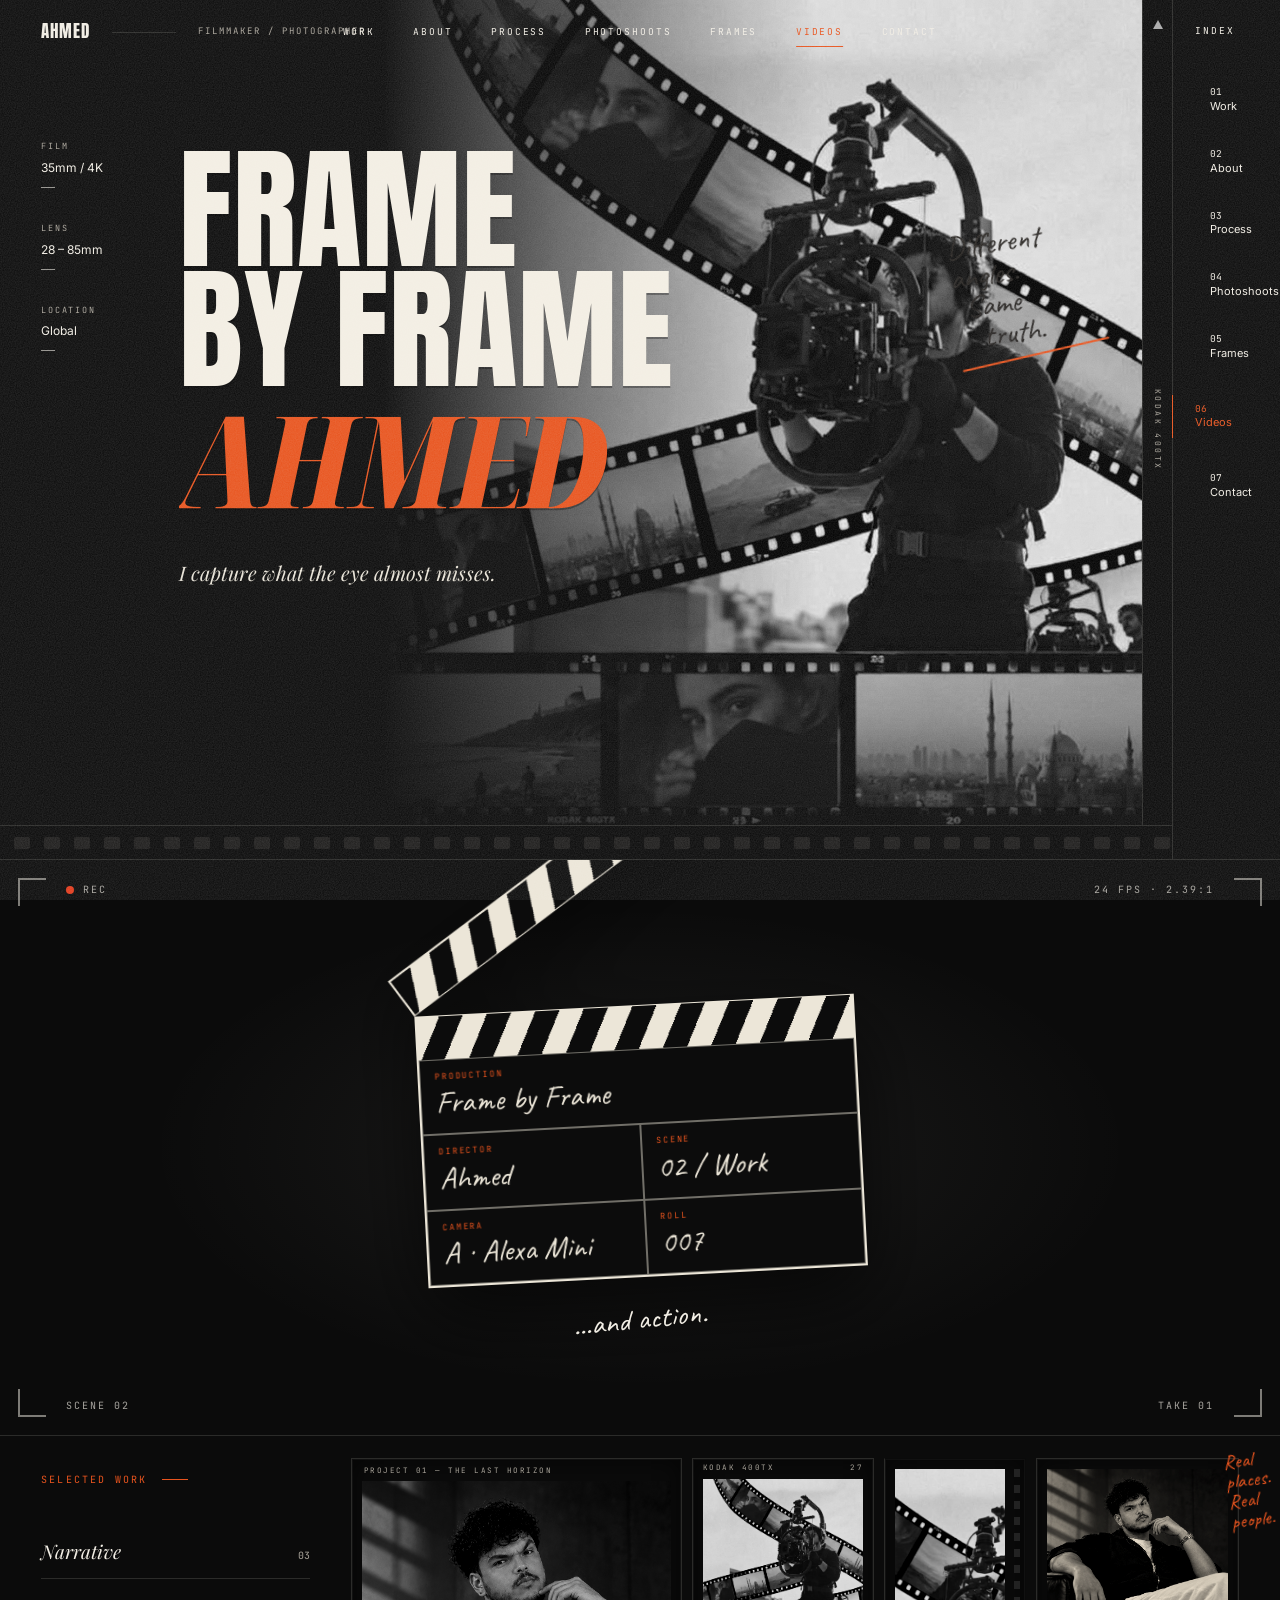
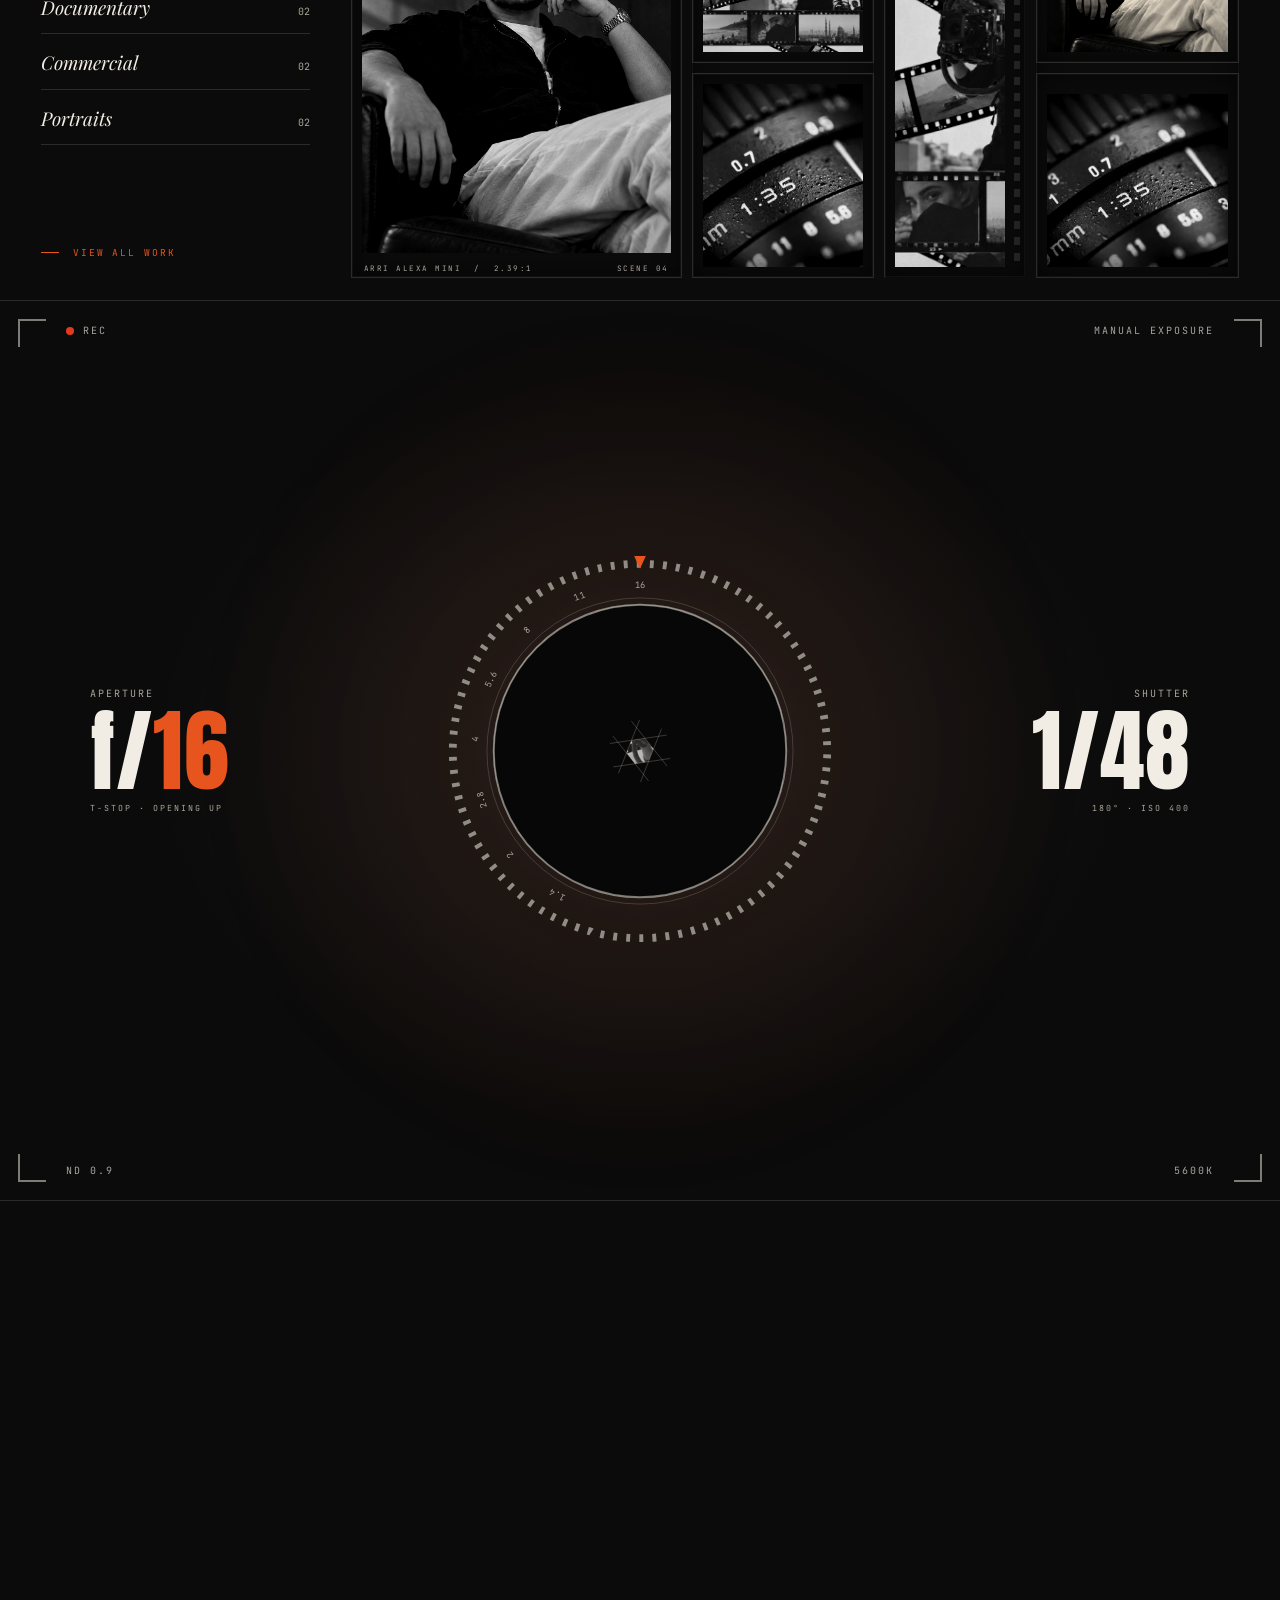
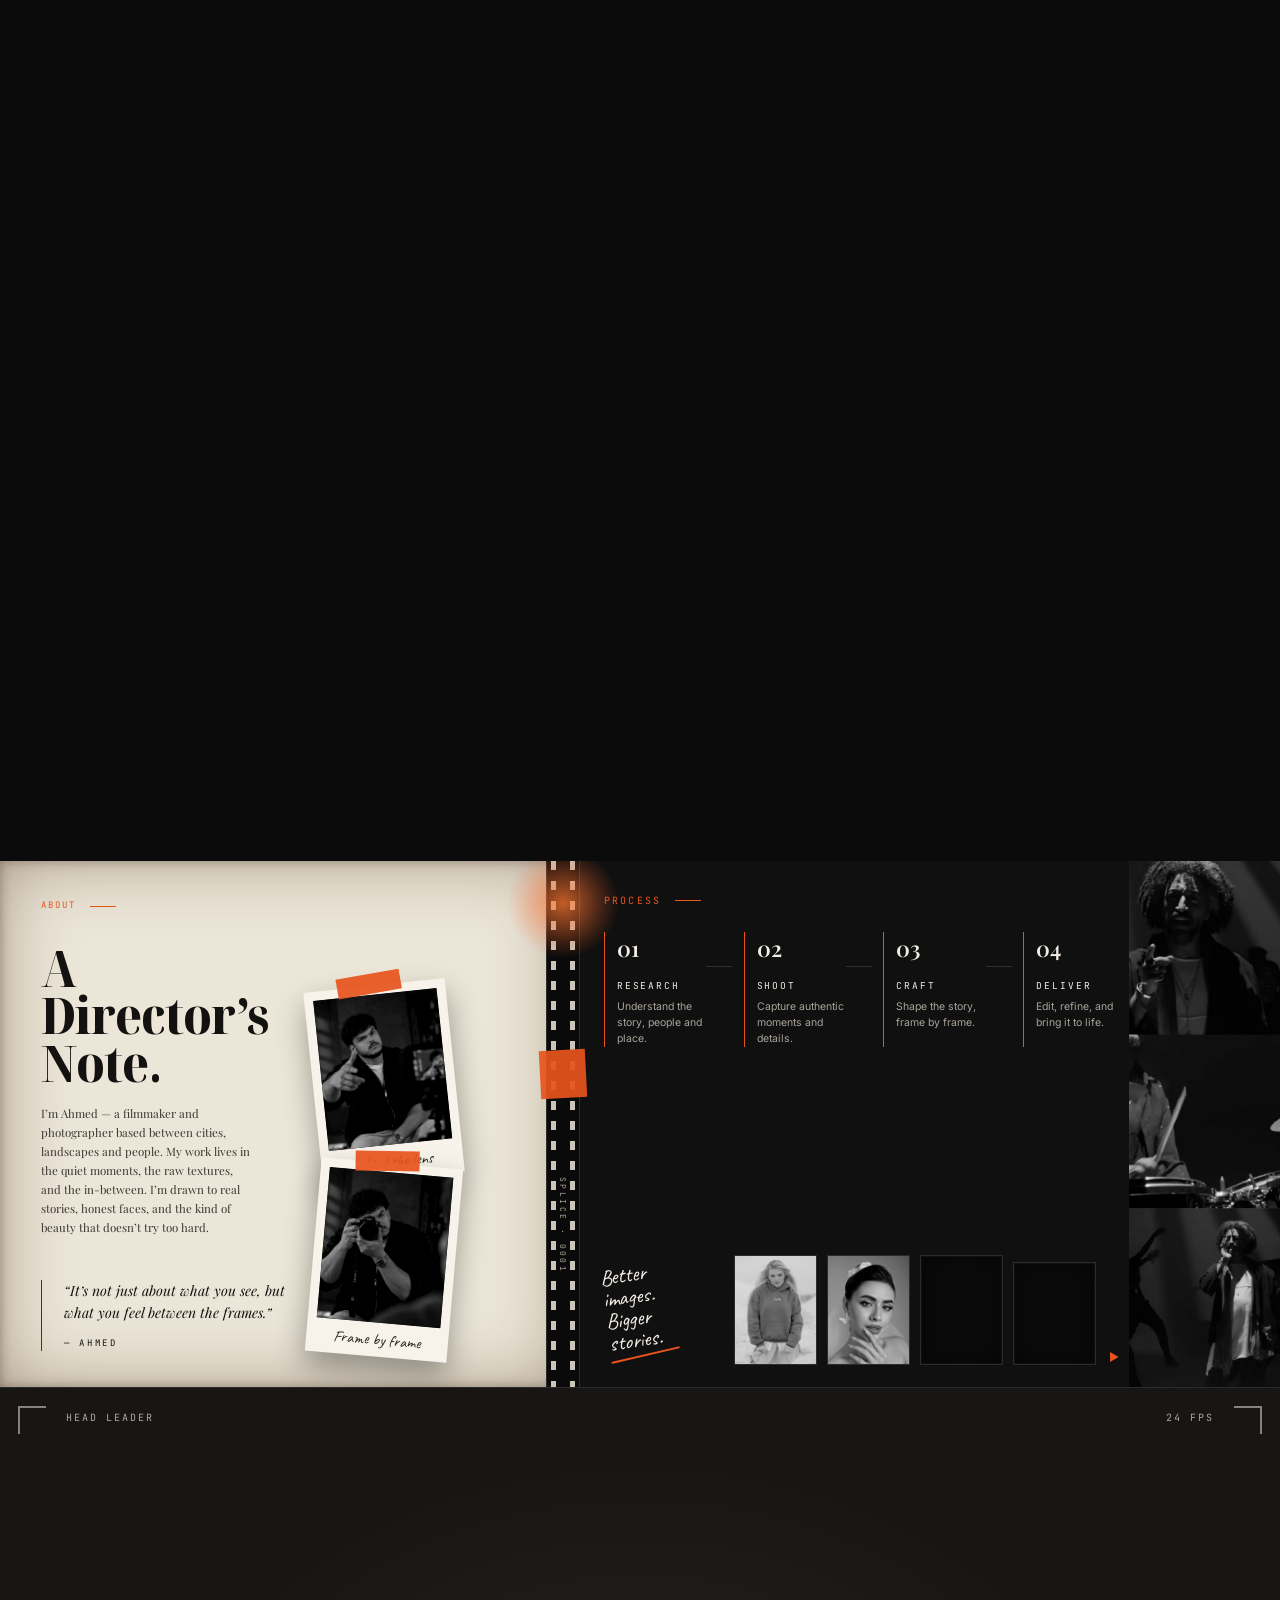
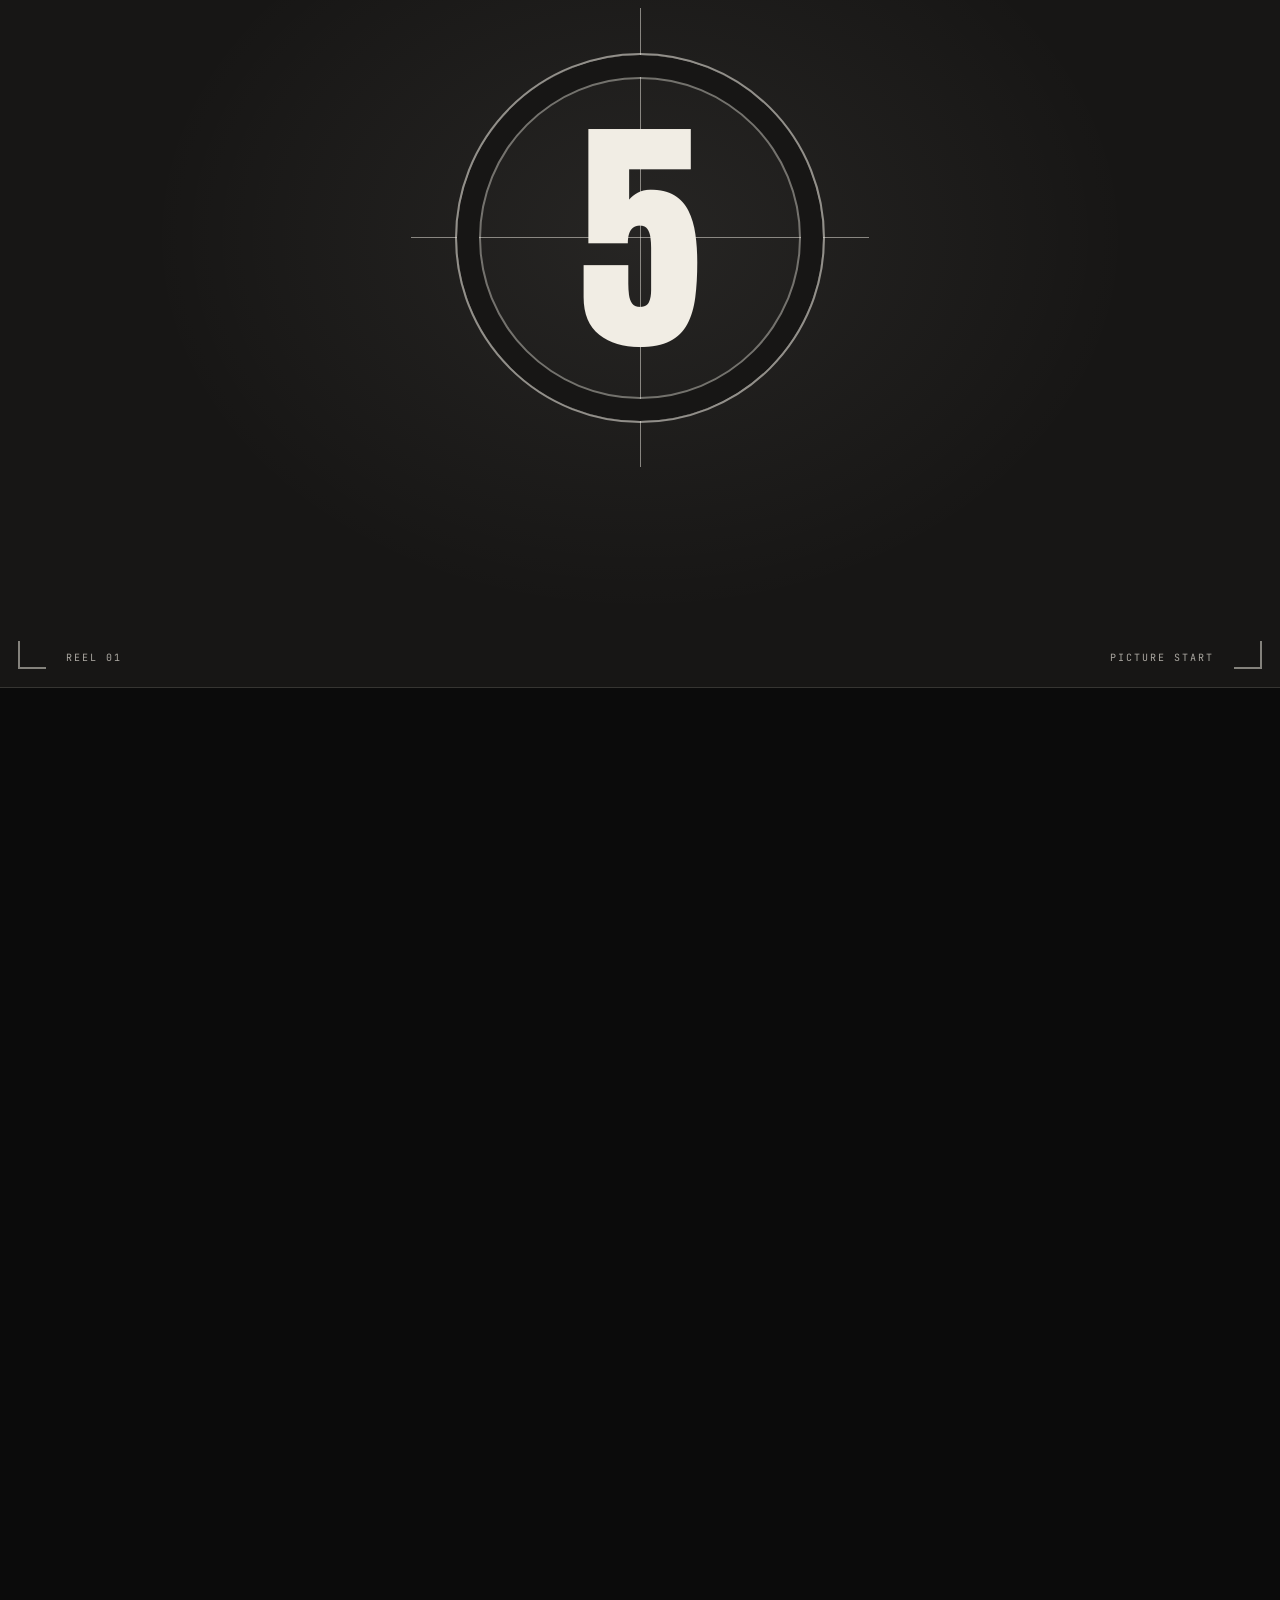
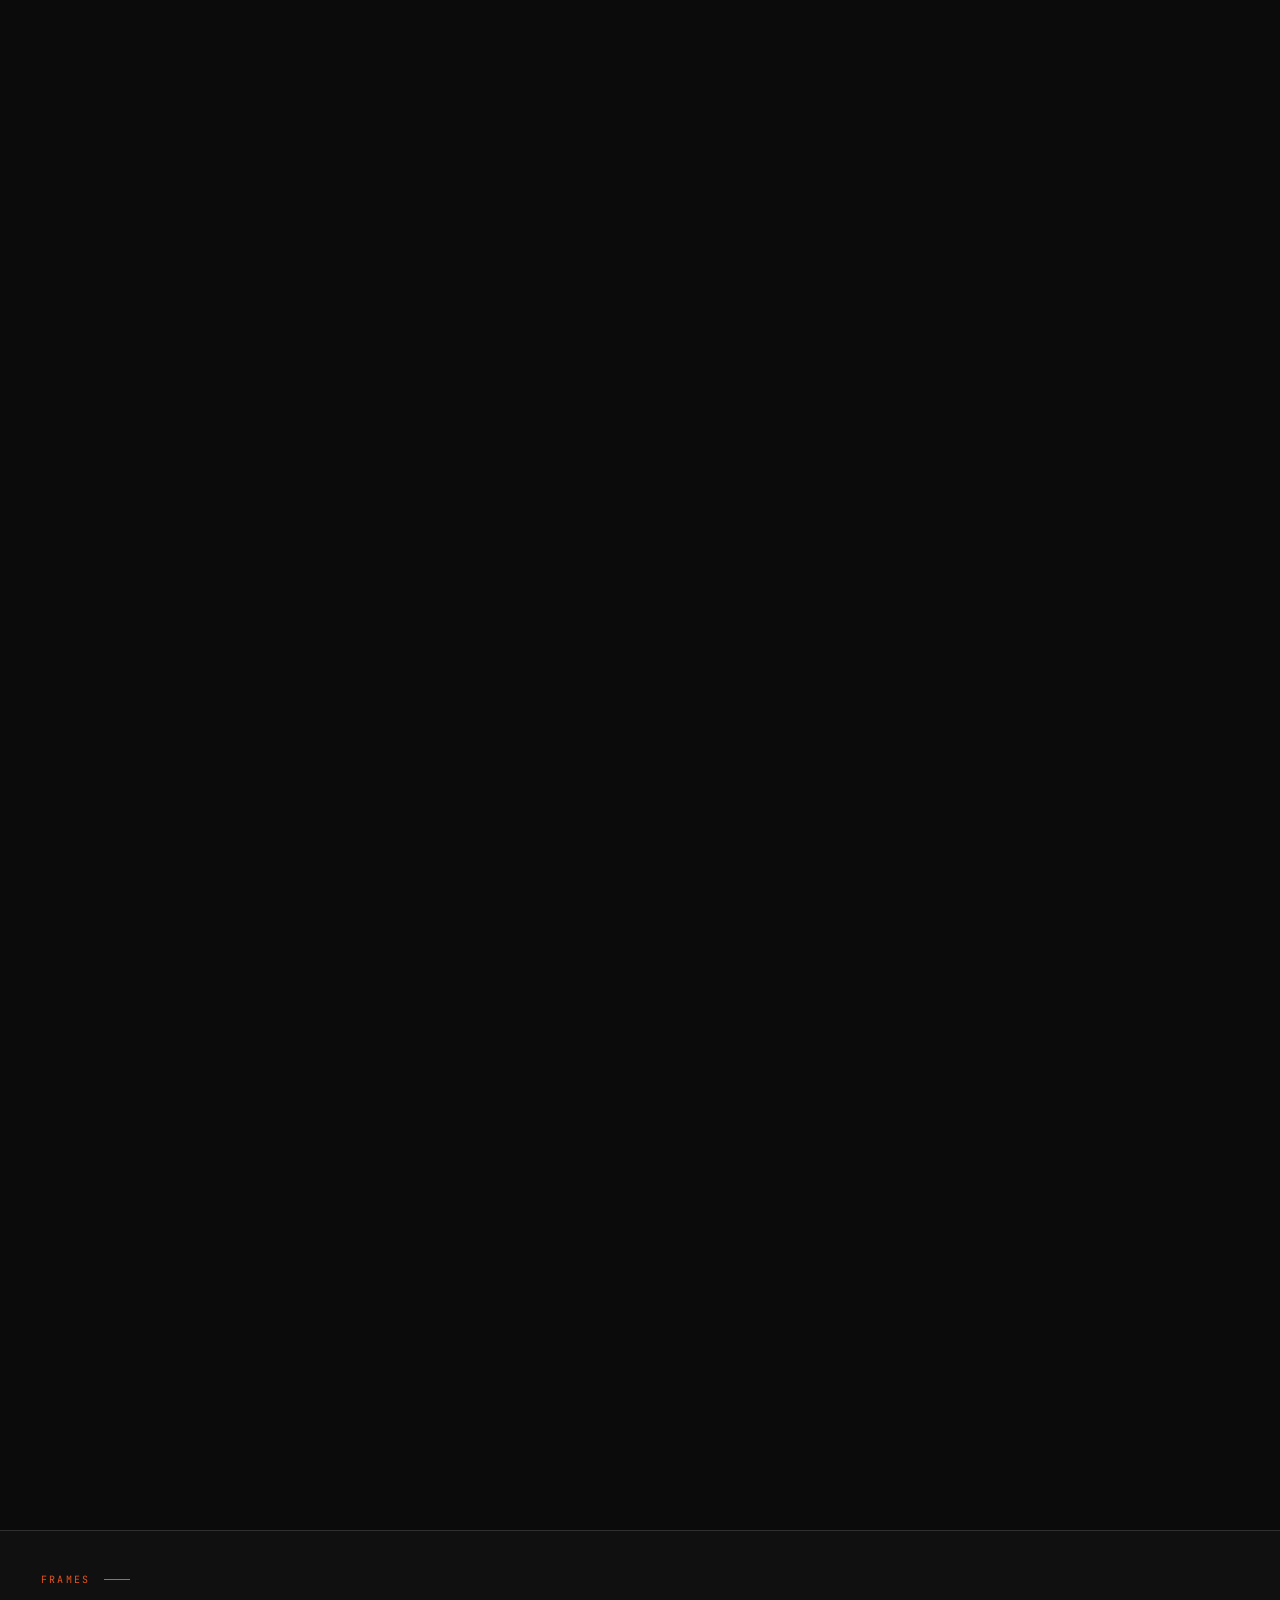
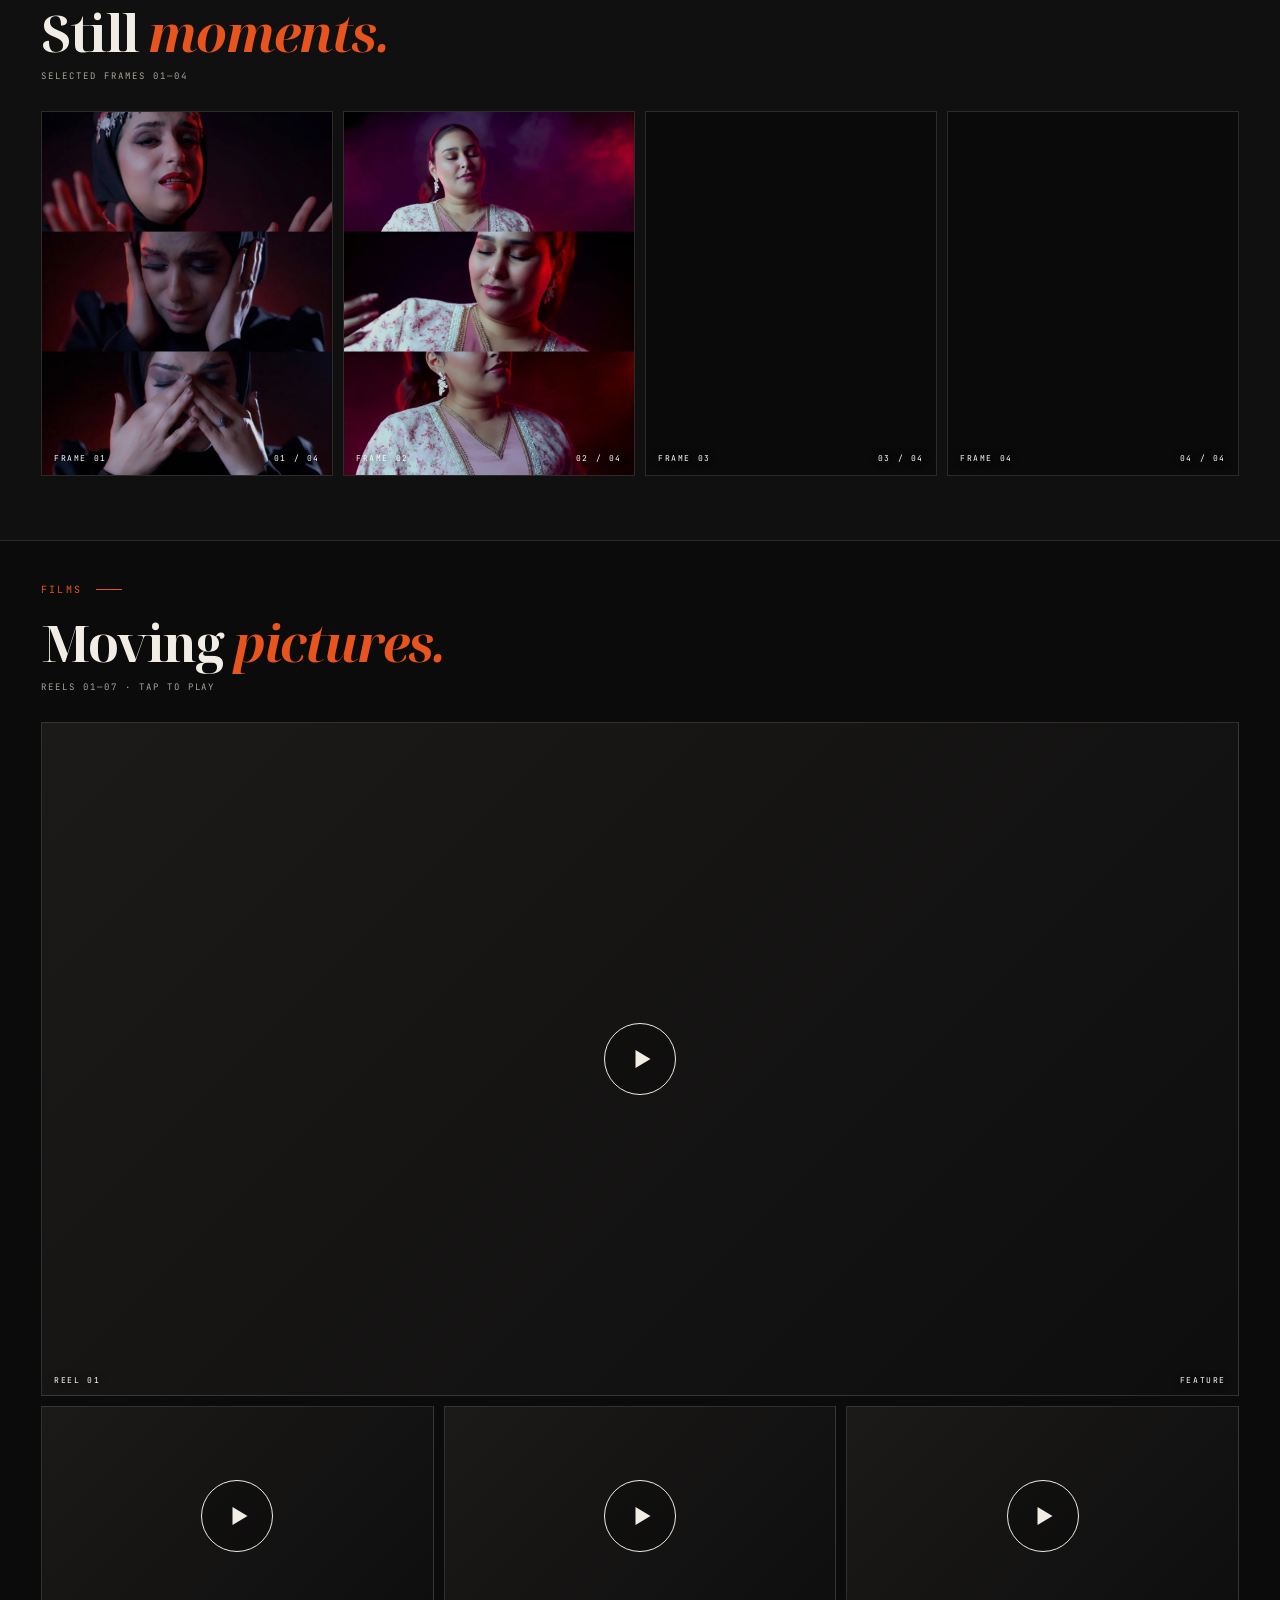
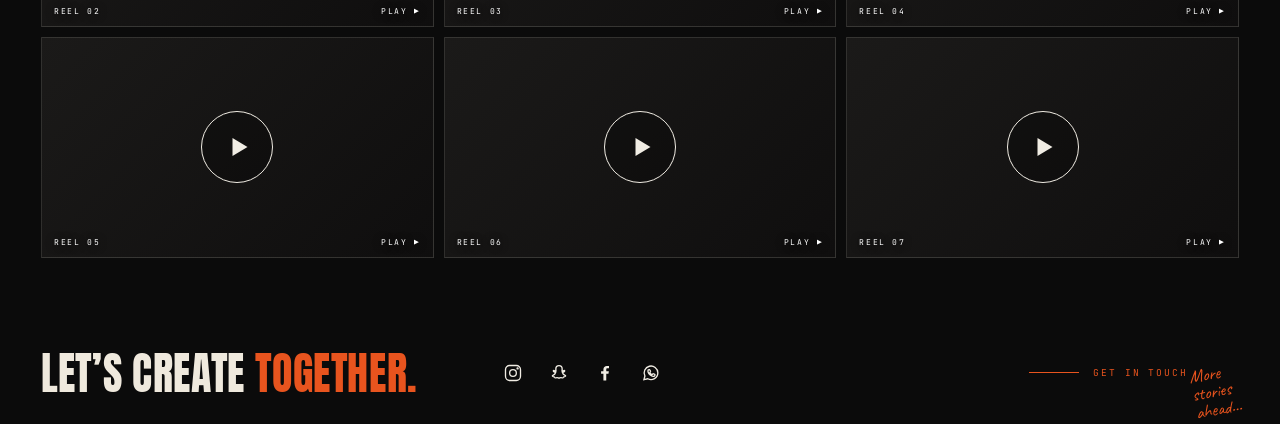
==== commit e4e4a3ae: "Update Ahmed Muhajab portfolio" ====
--- a/index.html
+++ b/index.html
@@ -43,9 +43,8 @@
 
 /* film grain overlay */
 body::after{
-  content:"";position:fixed;top:-12%;left:-12%;width:124%;height:124%;pointer-events:none;z-index:999;opacity:.09;will-change:transform;
+  content:"";position:fixed;inset:0;pointer-events:none;z-index:999;opacity:.09;
   background-image:url("data:image/svg+xml;utf8,<svg xmlns='http://www.w3.org/2000/svg' width='220' height='220'><filter id='n'><feTurbulence type='fractalNoise' baseFrequency='.85' numOctaves='2' stitchTiles='stitch'/><feColorMatrix values='0 0 0 0 1  0 0 0 0 1  0 0 0 0 1  0 0 0 .9 0'/></filter><rect width='100%' height='100%' filter='url(%23n)'/></svg>");
-  animation:grain 1s steps(6) infinite;
 }
 @keyframes grain{
   0%{transform:translate3d(0,0,0)}20%{transform:translate3d(-4.8%,3.2%,0)}40%{transform:translate3d(3.2%,-4.8%,0)}
@@ -119,7 +118,7 @@
 
 .index{position:relative;z-index:10;border-left:1px solid var(--line);background:var(--bg);padding:24px 0 24px 22px;display:flex;flex-direction:column}
 .index h6{font-family:var(--f-mono);font-size:9.5px;letter-spacing:.22em;font-weight:400;margin-bottom:48px}
-.index a{display:block;font-size:11px;color:var(--text);padding:0 0 0 14px;margin-bottom:46px;position:relative;line-height:1.35;border-left:1px solid transparent;transition:.3s}
+.index a{display:block;font-size:11px;color:var(--text);padding:0 0 0 14px;margin-bottom:34px;position:relative;line-height:1.35;border-left:1px solid transparent;transition:.3s}
 .index a small{display:block;font-family:var(--f-mono);font-size:9.5px;color:var(--text)}
 .index a.active{color:var(--accent);border-left-color:var(--accent);padding:8px 0 8px 12px;margin-left:-23px;padding-left:22px}
 .index a.active small{color:var(--accent)}
@@ -189,10 +188,15 @@
 .step p{font-size:10.5px;color:var(--muted);line-height:1.5;max-width:16ch}
 .step::after{content:"";position:absolute;top:34px;right:-14px;width:clamp(10px,2vw,28px);height:1px;background:var(--line)}
 .step:last-child::after{display:none}
-.process-foot{display:grid;grid-template-columns:120px repeat(3,1fr);gap:10px;align-items:end;padding-right:clamp(0px,16%,170px)}
+.process-foot{display:grid;grid-template-columns:120px repeat(4,minmax(0,1fr));gap:10px;align-items:end;padding-right:calc(21% + 10px)}
 .process-foot .hand{font-size:22px;color:var(--text);text-align:left;transform:rotate(-8deg);margin-bottom:12px}
 .process-foot .hand .underline-hand{width:70px;margin-top:4px}
-.thumb.ph{aspect-ratio:1.18/1;border:1px solid var(--line)}
+/* thumbs: source files are stacked film-strip sheets (3 frames each) — show them whole at their natural ratio instead of cropping into the middle */
+.process-foot{align-items:end}
+.thumb.ph{aspect-ratio:auto;border:1px solid var(--line);background:#0a0a0a;line-height:0}
+.thumb.ph img{position:relative;inset:auto;width:100%;height:auto;object-fit:contain;filter:grayscale(1) contrast(1.08) brightness(.95)}
+.thumb.ph:hover img{filter:grayscale(.2) contrast(1.05) brightness(1)}
+.thumb.ph:not(.loaded){aspect-ratio:1/1.6}
 .process .arrow-r{position:absolute;right:calc(21% + 10px);bottom:22px;color:var(--accent);font-size:11px;z-index:3}
 
 /* =========================================================
@@ -206,8 +210,8 @@
 .contact svg{width:14px;height:14px;stroke:var(--text);fill:none;stroke-width:1.5}
 .contact a:hover{color:var(--accent)}
 .social{display:flex;gap:22px;align-items:center}
-.social a{width:18px;height:18px;display:grid;place-items:center;transition:.3s}
-.social svg{width:16px;height:16px;fill:none;stroke:var(--text);stroke-width:1.6}
+.social a{width:24px;height:24px;display:grid;place-items:center;transition:.3s}
+.social svg{width:20px;height:20px;fill:none;stroke:var(--text);stroke-width:1.6}
 .social svg.f{fill:var(--text);stroke:none}
 .social a:hover svg{stroke:var(--accent)}.social a:hover svg.f{fill:var(--accent)}
 .get{display:flex;align-items:center;gap:14px;color:var(--accent);font-family:var(--f-mono);font-size:9.5px;letter-spacing:.2em;text-transform:uppercase;white-space:nowrap;position:relative}
@@ -237,30 +241,16 @@
 /* stronger grain */
 body::after{opacity:.14}
 /* flickering dust + scratches across the whole page, like a projected print */
-body::before{
-  content:"";position:fixed;top:-200px;left:-200px;width:calc(100% + 400px);height:calc(100% + 400px);pointer-events:none;z-index:998;opacity:.14;
-  background-image:var(--dust);background-size:400px 400px;will-change:transform;
-  animation:flick 1.2s steps(3) infinite;
-}
+body::before{display:none}
 @keyframes flick{
   0%{transform:translate3d(0,0,0)}33%{transform:translate3d(-140px,90px,0)}66%{transform:translate3d(90px,-170px,0)}100%{transform:translate3d(0,0,0)}
 }
 
 /* worn print on big type */
-.hero-title{filter:none}
-.hero-title .title-wear{filter:url(#distress)}
-.cta h3{filter:url(#distress)}
-.logo{filter:url(#rough)}
-.about h2{filter:url(#distress)}
-.hero-sub,.quote,.work-list li{filter:url(#rough)}
-.hand,.underline-hand{filter:url(#rough)}
+/* text filters removed for performance */
 
 /* every photo slot: dust, scratches, crushed blacks, vignette */
-.ph::after{
-  content:"";position:absolute;inset:0;z-index:3;pointer-events:none;opacity:.22;
-  background-image:var(--dust),var(--scratch);
-  background-size:260px 260px,420px 420px;
-}
+.ph::after{display:none}
 .hero-img::after{z-index:3;opacity:.12}
 .hero-img .grad{position:absolute;inset:0;z-index:4;pointer-events:none;
   background:linear-gradient(90deg,var(--bg) 0%,rgba(11,11,11,.55) 22%,rgba(11,11,11,0) 55%),linear-gradient(0deg,rgba(11,11,11,.7),transparent 25%)}
@@ -268,20 +258,19 @@
 .ph.has-color img{filter:grayscale(.1) contrast(1.1) sepia(.3) saturate(1.15) brightness(.96)}
 
 /* paper: fibres, coffee stains, burnt edges */
-.about{background-color:var(--paper);background-image:var(--stain),var(--fiber);background-size:700px 700px,300px 300px;background-blend-mode:multiply}
+.about{background-color:var(--paper)}
 .about::before{content:"";position:absolute;inset:0;pointer-events:none;z-index:0;
   box-shadow:inset 0 0 70px rgba(60,35,10,.38),inset 0 0 12px rgba(40,20,5,.35)}
 .about>*{position:relative;z-index:1}
 .about .polaroid{position:relative}
-.polaroid{background-image:var(--fiber);background-blend-mode:multiply;background-size:300px}
-.polaroid::before{filter:url(#rough);background-image:var(--fiber);background-blend-mode:multiply}
+
+
 
 /* film frames: worn edges */
 .frame,.frame.r2 .sub,.thumb{box-shadow:inset 0 0 0 1px rgba(255,255,255,.04),inset 0 0 22px rgba(0,0,0,.6)}
 section,footer,.process{position:relative}
-.process::before{content:"";position:absolute;inset:0;pointer-events:none;z-index:1;opacity:.25;
-  background-image:var(--dust);background-size:300px 300px}
-.cta{background-image:var(--stain);background-size:700px;background-blend-mode:soft-light}
+.process::before{display:none}
+
 
 @media (prefers-reduced-motion:reduce){body::before{animation:none}}
 
@@ -393,7 +382,8 @@
 @media (max-width:1180px){
   .lower{grid-template-columns:1fr}
   .process{min-height:380px}
-  .steps,.process-foot{padding-right:clamp(0px,18%,160px)}
+  .steps{padding-right:clamp(0px,18%,160px)}
+  .process-foot{padding-right:calc(21% + 10px)}
 }
 @media (max-width:980px){
   .hero{grid-template-columns:1fr;min-height:auto}
@@ -442,7 +432,7 @@
   .steps{grid-template-columns:1fr 1fr;padding-right:0;gap:28px 20px}
   .step::after{display:none}
   .step p{max-width:24ch}
-  .process-foot{padding-right:0;grid-template-columns:repeat(3,1fr)}
+  .process-foot{padding-right:0;grid-template-columns:repeat(4,minmax(0,1fr))}
   .process-foot .hand{grid-column:1/-1;margin:0 0 4px}
   .process-bg{width:100%;opacity:.28}
   .process .arrow-r{display:none}
@@ -510,12 +500,12 @@
 
 /* 3 · film leader — 5·4·3·2·1, picture start */
 .leader{background:#171615}
-.leader::after{content:"";position:absolute;inset:0;z-index:1;pointer-events:none;opacity:.3;background-image:var(--dust),var(--scratch);background-size:300px 300px,420px 420px}
+.leader::after{display:none}
 .ldr{--ring:clamp(14px,2vw,22px);position:relative;width:clamp(230px,32vw,370px);aspect-ratio:1;display:grid;place-items:center}
 .ldr .sw{position:absolute;inset:0;border-radius:50%;background:conic-gradient(from 0deg,rgba(241,237,228,.3) var(--sw,0deg),transparent 0)}
 .ldr::after{content:"";position:absolute;inset:0;z-index:2;border-radius:50%;border:2px solid rgba(241,237,228,.55);box-shadow:inset 0 0 0 var(--ring) #171615,inset 0 0 0 calc(var(--ring) + 2px) rgba(241,237,228,.4);pointer-events:none}
 .ldr .xh{position:absolute;inset:-12%;z-index:1;background:linear-gradient(rgba(241,237,228,.5),rgba(241,237,228,.5)) 50% 0/1px 100% no-repeat,linear-gradient(rgba(241,237,228,.5),rgba(241,237,228,.5)) 0 50%/100% 1px no-repeat}
-.ldr .n{position:relative;z-index:3;font-family:var(--f-impact);font-weight:400;font-size:clamp(130px,22vw,250px);line-height:1;color:#f1ede4;filter:url(#distress);will-change:transform}
+.ldr .n{position:relative;z-index:3;font-family:var(--f-impact);font-weight:400;font-size:clamp(130px,22vw,250px);line-height:1;color:#f1ede4;will-change:transform}
 .leader.pop .flash{animation:flash .35s ease-out}
 
 .leader-pin{position:relative;height:280vh}
@@ -525,7 +515,6 @@
   position:relative;z-index:6;margin-top:-100vh;margin-top:-100dvh;
   clip-path:inset(0 50% 0 50%);transition:clip-path 1.1s cubic-bezier(.76,0,.24,1)}
 .photoshoots.open{clip-path:inset(0 0 0 0)}
-.photoshoots.open .photoshoot-card img{animation:develop 1.4s .35s ease-out both}
 @keyframes develop{from{opacity:0}to{opacity:1}}
 @media (prefers-reduced-motion:reduce){
   .photoshoots{margin-top:0;clip-path:none;transition:none}
@@ -540,14 +529,15 @@
 .photoshoot-grid{display:grid;grid-template-columns:repeat(2,minmax(0,1fr));gap:10px}
 .photoshoot-card{position:relative;aspect-ratio:4/5;overflow:hidden;background:#171615}
 .photoshoot-card:nth-child(4n+2),.photoshoot-card:nth-child(4n+3){aspect-ratio:3/4}
-.photoshoot-card img{width:100%;height:100%;object-fit:cover;filter:grayscale(.12) contrast(1.05) saturate(.92);transition:transform .8s ease,filter .5s ease}
-.photoshoot-card:hover img{transform:scale(1.04);filter:none}
+.photoshoot-card.landscape{grid-column:1/-1;aspect-ratio:16/9}
+.photoshoot-card img{width:100%;height:100%;object-fit:cover;transition:transform .8s ease}
+.photoshoot-card:hover img{transform:scale(1.04)}
 .photoshoot-card figcaption{position:absolute;right:10px;bottom:9px;color:#fff;font:9px var(--f-mono);letter-spacing:.18em;text-shadow:0 1px 8px #000}
 
 /* splice — the two columns are two reels taped together */
 .seam{display:none;z-index:6;pointer-events:none;background:#0a0a0a;border:solid var(--line);
   background:repeating-linear-gradient(180deg,rgba(236,230,216,.85) 0 9px,transparent 9px 20px) 4px 0/5px 100% no-repeat,repeating-linear-gradient(180deg,rgba(236,230,216,.85) 0 9px,transparent 9px 20px) calc(100% - 4px) 0/5px 100% no-repeat,#0a0a0a}
-.seam::after{content:"";position:absolute;background:var(--accent);opacity:.92;filter:url(#rough)}
+.seam::after{content:"";position:absolute;background:var(--accent);opacity:.92}
 .seam b{position:absolute;font-family:var(--f-mono);font-size:8px;letter-spacing:.3em;font-weight:400;text-transform:uppercase;color:var(--muted)}
 @media (min-width:1181px){
   .seam{display:block;position:absolute;top:0;bottom:0;left:43.97%;width:26px;transform:translateX(-50%);border-width:0 1px}
@@ -591,6 +581,46 @@
   .leader-pin{height:auto}.leader-pin>.leader{position:relative;height:auto;min-height:clamp(380px,64vh,580px)}
 }
 @media (prefers-reduced-motion:reduce){html.go .hero-img .burn{animation:none!important;opacity:0}}
+
+/* =========================================================
+   FRAMES
+========================================================= */
+.frame-gallery{padding:clamp(24px,3.2vw,48px) var(--pad) 64px;background:var(--bg-2);border-top:1px solid var(--line)}
+.frame-gallery-head{margin-bottom:28px}
+.frame-gallery-head h2{margin-top:20px;font-family:var(--f-hero);font-size:clamp(28px,4vw,52px);font-weight:700;line-height:1;letter-spacing:-.035em}
+.frame-gallery-head h2 span{color:var(--accent);font-style:italic}
+.frame-gallery-head .mono{margin-top:12px;color:var(--muted);font-size:9px}
+.frame-gallery-grid{display:grid;grid-template-columns:repeat(4,minmax(0,1fr));gap:10px}
+.frame-still{position:relative;aspect-ratio:4/5;overflow:hidden;background:#0a0a0a;border:1px solid var(--line)}
+.frame-still img{width:100%;height:100%;object-fit:cover;transition:transform .8s ease,filter .4s ease;filter:brightness(.86)}
+.frame-still:hover img{transform:scale(1.04);filter:brightness(1)}
+.frame-still figcaption{position:absolute;left:12px;right:12px;bottom:12px;display:flex;justify-content:space-between;align-items:center;color:#fff;font:8px var(--f-mono);letter-spacing:.2em;text-shadow:0 1px 8px #000}
+@media (max-width:980px){.frame-gallery-grid{grid-template-columns:repeat(2,minmax(0,1fr))}}
+@media (max-width:560px){.frame-gallery-grid{gap:8px}}
+
+/* =========================================================
+   FILMS — Drive videos, loaded only on click
+========================================================= */
+.films{padding:clamp(24px,3.2vw,48px) var(--pad) 64px;background:var(--bg);border-top:1px solid var(--line)}
+.films-head{margin-bottom:28px}
+.films-head h2{margin-top:20px;font-family:var(--f-hero);font-size:clamp(28px,4vw,52px);font-weight:700;line-height:1;letter-spacing:-.035em}
+.films-head h2 span{color:var(--accent);font-style:italic}
+.films-head .mono{margin-top:12px;color:var(--muted);font-size:9px}
+.films-grid{display:grid;grid-template-columns:repeat(3,minmax(0,1fr));gap:10px}
+.vid{position:relative;aspect-ratio:16/9;background:#0a0a0a linear-gradient(135deg,#1b1a19,#0f0e0e);border:1px solid var(--line);overflow:hidden}
+.vid.feature{grid-column:1/-1}
+.vid img{position:absolute;inset:0;width:100%;height:100%;object-fit:cover;filter:grayscale(.3) brightness(.8);transition:transform .8s ease,filter .4s ease}
+.vid:hover img{transform:scale(1.04);filter:grayscale(0) brightness(.95)}
+.vid .play{position:absolute;inset:0;width:100%;height:100%;background:none;border:0;cursor:pointer;display:grid;place-items:center}
+.vid .tri{width:clamp(46px,6vw,72px);aspect-ratio:1;border-radius:50%;border:1.5px solid #f1ede4;background:rgba(11,11,11,.45);position:relative;transition:.3s}
+.vid .tri::after{content:"";position:absolute;left:54%;top:50%;transform:translate(-50%,-50%);border-style:solid;border-width:9px 0 9px 15px;border-color:transparent transparent transparent #f1ede4}
+.vid:hover .tri{background:var(--accent);border-color:var(--accent)}
+.vid b,.vid u{position:absolute;bottom:10px;font:8px var(--f-mono);letter-spacing:.2em;text-decoration:none;color:#fff;text-shadow:0 1px 8px #000;pointer-events:none}
+.vid b{left:12px;font-weight:400}.vid u{right:12px}
+.vid iframe{position:absolute;inset:0;width:100%;height:100%;border:0;background:#000}
+.vid.playing .play,.vid.playing b,.vid.playing u,.vid.playing img{display:none}
+@media (max-width:980px){.films-grid{grid-template-columns:repeat(2,minmax(0,1fr))}}
+@media (max-width:560px){.films-grid{grid-template-columns:1fr}}
 </style>
 </head>
 <body>
@@ -644,6 +674,8 @@
       <a href="#about">About</a>
       <a href="#process">Process</a>
       <a href="#photoshoots">Photoshoots</a>
+      <a href="#frames">Frames</a>
+      <a href="#videos">Videos</a>
       <a href="#contact">Contact</a>
     </nav>
     <button class="burger" id="burger" aria-label="Menu" aria-expanded="false"><span></span><span></span></button>
@@ -677,7 +709,9 @@
     <a href="#about"><small>02</small>About</a>
     <a href="#process"><small>03</small>Process</a>
     <a href="#photoshoots"><small>04</small>Photoshoots</a>
-    <a href="#contact"><small>05</small>Contact</a>
+    <a href="#frames"><small>05</small>Frames</a>
+    <a href="#videos"><small>06</small>Videos</a>
+    <a href="#contact"><small>07</small>Contact</a>
   </nav>
 </header>
 
@@ -755,7 +789,7 @@
       </defs>
       <g clip-path="url(#lclip)">
         <rect x="-150" y="-150" width="300" height="300" fill="#150f0c"/>
-        <image id="lphoto" href="https://images.unsplash.com/photo-1620122303020-87ec826cf70d?fm=jpg&amp;q=75&amp;w=1000&amp;auto=format&amp;fit=crop&amp;ixlib=rb-4.1.0" x="-150" y="-150" width="300" height="300" preserveAspectRatio="xMidYMid slice" style="filter:grayscale(1) blur(3px) contrast(1.1)"/>
+        <image id="lphoto" href="https://images.unsplash.com/photo-1620122303020-87ec826cf70d?fm=jpg&amp;q=75&amp;w=1000&amp;auto=format&amp;fit=crop&amp;ixlib=rb-4.1.0" x="-150" y="-150" width="300" height="300" preserveAspectRatio="xMidYMid slice" style="filter:grayscale(1)"/>
         <circle r="150" fill="url(#lglow)" opacity=".1"/>
       </g>
       <path id="blades" fill="#070707" fill-rule="evenodd"/>
@@ -795,7 +829,7 @@
     <div class="seam" aria-hidden="true"><b>Splice · <span class="fr">0001</span></b></div>
 
   <div class="process" id="process" data-section="process">
-    <div class="process-bg ph" data-file="images/process-bg.jpg"><img decoding="async" loading="lazy" src="images/process-bg.jpg" data-fallback="images/hero.jpg" alt=""></div>
+    <div class="process-bg ph" data-file="images/About/WhatsApp Image 2026-10-11 at 6.57.47 PM (1).jpeg"><img decoding="async" loading="lazy" src="images/About/WhatsApp%20Image%202026-10-11%20at%206.57.47%20PM%20(1).jpeg" alt="Singer performing under stage lights"></div>
     <div class="label">Process</div>
     <div class="steps">
       <div class="step"><h4>01</h4><h5>RESEARCH</h5><p>Understand the story, people and place.</p></div>
@@ -805,9 +839,10 @@
     </div>
     <div class="process-foot">
       <span class="hand">Better<br>images.<br>Bigger<br>stories.<i class="underline-hand"></i></span>
-      <div class="thumb ph" data-file="images/process-1.jpg"><img decoding="async" loading="lazy" src="images/process-1.jpg" data-fallback="images/film-roll.png" alt=""></div>
-      <div class="thumb ph" data-file="images/process-2.jpg"><img decoding="async" loading="lazy" src="images/process-2.jpg" data-fallback="images/hero.png" alt=""></div>
-      <div class="thumb ph" data-file="images/process-3.jpg"><img decoding="async" loading="lazy" src="images/process-3.jpg" data-fallback="images/hero.jpg" alt=""></div>
+      <div class="thumb ph" data-file="images/About/IMG_2610.JPG.jpeg"><img decoding="async" loading="lazy" src="images/About/IMG_2610.JPG.jpeg" alt="Outdoor fashion portrait"></div>
+      <div class="thumb ph" data-file="images/About/IMG_2612.JPG.jpeg"><img decoding="async" loading="lazy" src="images/About/IMG_2612.JPG.jpeg" alt="Portrait against a brick wall"></div>
+      <div class="thumb ph" data-file="images/About/IMG_2616.JPG.jpeg"><img decoding="async" loading="lazy" src="images/About/IMG_2616.JPG.jpeg" alt="Performer dancing against a dark background"></div>
+      <div class="thumb ph" data-file="images/About/IMG_2621.JPG.jpeg"><img decoding="async" loading="lazy" src="images/About/IMG_2621.JPG.jpeg" alt="Singer performing on stage"></div>
     </div>
     <span class="arrow-r">▶</span>
   </div>
@@ -830,49 +865,106 @@
     <header class="photoshoot-heading">
       <div class="label">Photoshoots</div>
       <h2>Portraits <span>in focus.</span></h2>
-      <p class="mono">Frames 01—08</p>
+      <p class="mono">Frames 01—07</p>
     </header>
     <div class="photoshoot-grid">
-      <figure class="photoshoot-card"><img decoding="async" loading="lazy" src="images/photoshoots/IMG_9409.JPG" alt="Photoshoot portrait 01"><figcaption>01</figcaption></figure>
-      <figure class="photoshoot-card"><img decoding="async" loading="lazy" src="images/photoshoots/IMG_9425.JPG" alt="Photoshoot portrait 02"><figcaption>02</figcaption></figure>
-      <figure class="photoshoot-card"><img decoding="async" loading="lazy" src="images/photoshoots/IMG_9429.JPG" alt="Photoshoot portrait 03"><figcaption>03</figcaption></figure>
-      <figure class="photoshoot-card"><img decoding="async" loading="lazy" src="images/photoshoots/IMG_9430.JPG" alt="Photoshoot portrait 04"><figcaption>04</figcaption></figure>
-      <figure class="photoshoot-card"><img decoding="async" loading="lazy" src="images/photoshoots/IMG_9431.JPG" alt="Photoshoot portrait 05"><figcaption>05</figcaption></figure>
-      <figure class="photoshoot-card"><img decoding="async" loading="lazy" src="images/photoshoots/SAVE_٢٠٢٤٠٥١٤_٢٢٢٧٥٥.jpg" alt="Photoshoot portrait 06"><figcaption>06</figcaption></figure>
-      <figure class="photoshoot-card"><img decoding="async" loading="lazy" src="images/photoshoots/SAVE_٢٠٢٤٠٥٢٠_١٥٠٠٤٦.jpg" alt="Photoshoot portrait 07"><figcaption>07</figcaption></figure>
-      <figure class="photoshoot-card"><img decoding="async" loading="lazy" src="images/photoshoots/SAVE_٢٠٢٤٠٥٢٣_١٧٠٨٢٤.jpg" alt="Photoshoot portrait 08"><figcaption>08</figcaption></figure>
+      <figure class="photoshoot-card"><img decoding="async" loading="lazy" fetchpriority="low" src="images/photoshoots/IMG_2608.JPG.jpeg" alt="Photoshoot 01"><figcaption>01</figcaption></figure>
+      <figure class="photoshoot-card"><img decoding="async" loading="lazy" fetchpriority="low" src="images/photoshoots/IMG_2610.JPG.jpeg" alt="Photoshoot 02"><figcaption>02</figcaption></figure>
+      <figure class="photoshoot-card"><img decoding="async" loading="lazy" fetchpriority="low" src="images/photoshoots/IMG_2611.JPG.jpeg" alt="Photoshoot 03"><figcaption>03</figcaption></figure>
+      <figure class="photoshoot-card"><img decoding="async" loading="lazy" fetchpriority="low" src="images/photoshoots/IMG_2612.JPG.jpeg" alt="Photoshoot 04"><figcaption>04</figcaption></figure>
+      <figure class="photoshoot-card"><img decoding="async" loading="lazy" fetchpriority="low" src="images/photoshoots/IMG_2614.JPG.jpeg" alt="Photoshoot 05"><figcaption>05</figcaption></figure>
+      <figure class="photoshoot-card"><img decoding="async" loading="lazy" fetchpriority="low" src="images/photoshoots/IMG_2616.JPG.jpeg" alt="Photoshoot 06"><figcaption>06</figcaption></figure>
+      <figure class="photoshoot-card landscape"><img decoding="async" loading="lazy" fetchpriority="low" src="images/photoshoots/WhatsApp%20Image%202026-10-11%20at%206.58.10%20PM.jpeg" alt="Landscape film still"><figcaption>07</figcaption></figure>
     </div>
   </div>
   <div class="photoshoot-column">
     <header class="photoshoot-heading">
       <div class="label">On location</div>
       <h2>Stories <span>unposed.</span></h2>
-      <p class="mono">Frames 09—15</p>
+      <p class="mono">Frames 08—14</p>
     </header>
     <div class="photoshoot-grid">
-      <figure class="photoshoot-card"><img decoding="async" loading="lazy" src="images/photoshoots/SAVE_٢٠٢٤٠٥٣٠_٢٤٣٢٢٩.jpg" alt="Photoshoot portrait 09"><figcaption>09</figcaption></figure>
-      <figure class="photoshoot-card"><img decoding="async" loading="lazy" src="images/photoshoots/SAVE_٢٠٢٤٠٦٢٥_١٩٣١٣٤.jpg" alt="Photoshoot portrait 10"><figcaption>10</figcaption></figure>
-      <figure class="photoshoot-card"><img decoding="async" loading="lazy" src="images/photoshoots/SAVE_٢٠٢٤٠٦٢٥_٢١٣٢٠٩.jpg" alt="Photoshoot portrait 11"><figcaption>11</figcaption></figure>
-      <figure class="photoshoot-card"><img decoding="async" loading="lazy" src="images/photoshoots/SAVE_٢٠٢٤١١٠٤_١٦١٠٢٦.jpg" alt="Photoshoot portrait 12"><figcaption>12</figcaption></figure>
-      <figure class="photoshoot-card"><img decoding="async" loading="lazy" src="images/photoshoots/SAVE_٢٠٢٤١١٢٧_٢٢٣٧٠٢.jpg" alt="Photoshoot portrait 13"><figcaption>13</figcaption></figure>
-      <figure class="photoshoot-card"><img decoding="async" loading="lazy" src="images/photoshoots/SAVE_٢٠٢٤١١٢٧_٢٢٣٧٤٥.jpg" alt="Photoshoot portrait 14"><figcaption>14</figcaption></figure>
-      <figure class="photoshoot-card"><img decoding="async" loading="lazy" src="images/photoshoots/SAVE_٢٠٢٤١٢٠٩_٠١٣٦٠١.jpg" alt="Photoshoot portrait 15"><figcaption>15</figcaption></figure>
+      <figure class="photoshoot-card"><img decoding="async" loading="lazy" fetchpriority="low" src="images/photoshoots/IMG_2617.JPG.jpeg" alt="Photoshoot 08"><figcaption>08</figcaption></figure>
+      <figure class="photoshoot-card"><img decoding="async" loading="lazy" fetchpriority="low" src="images/photoshoots/IMG_2618.JPG.jpeg" alt="Photoshoot 09"><figcaption>09</figcaption></figure>
+      <figure class="photoshoot-card"><img decoding="async" loading="lazy" fetchpriority="low" src="images/photoshoots/IMG_2619.JPG.jpeg" alt="Photoshoot 10"><figcaption>10</figcaption></figure>
+      <figure class="photoshoot-card"><img decoding="async" loading="lazy" fetchpriority="low" src="images/photoshoots/IMG_2620.JPG.jpeg" alt="Photoshoot 11"><figcaption>11</figcaption></figure>
+      <figure class="photoshoot-card"><img decoding="async" loading="lazy" fetchpriority="low" src="images/photoshoots/IMG_2621.JPG.jpeg" alt="Photoshoot 12"><figcaption>12</figcaption></figure>
+      <figure class="photoshoot-card"><img decoding="async" loading="lazy" fetchpriority="low" src="images/photoshoots/IMG_2622.JPG.jpeg" alt="Photoshoot 13"><figcaption>13</figcaption></figure>
+      <figure class="photoshoot-card"><img decoding="async" loading="lazy" fetchpriority="low" src="images/photoshoots/WhatsApp%20Image%202026-10-11%20at%206.50.06%20PM.jpeg" alt="Photoshoot 14"><figcaption>14</figcaption></figure>
+      <figure class="photoshoot-card"><img decoding="async" loading="lazy" fetchpriority="low" src="images/photoshoots/WhatsApp%20Image%202026-10-11%20at%206.50.07%20PM.jpeg" alt="Photoshoot 15"><figcaption>15</figcaption></figure>
     </div>
+  </div>
+</section>
+
+<!-- =============== FRAMES =============== -->
+<section class="frame-gallery" id="frames" data-section="frames">
+  <header class="frame-gallery-head">
+    <div class="label">Frames</div>
+    <h2>Still <span>moments.</span></h2>
+    <p class="mono">Selected frames 01—04</p>
+  </header>
+  <div class="frame-gallery-grid">
+    <figure class="frame-still"><img decoding="async" loading="lazy" src="images/frames/WhatsApp%20Image%202026-10-11%20at%207.14.09%20PM.jpeg" alt="Cinematic frame 01"><figcaption><span>FRAME 01</span><span>01 / 04</span></figcaption></figure>
+    <figure class="frame-still"><img decoding="async" loading="lazy" src="images/frames/WhatsApp%20Image%202026-10-11%20at%207.14.09%20PM%20(1).jpeg" alt="Cinematic frame 02"><figcaption><span>FRAME 02</span><span>02 / 04</span></figcaption></figure>
+    <figure class="frame-still"><img decoding="async" loading="lazy" src="images/frames/WhatsApp%20Image%202026-10-11%20at%207.14.10%20PM.jpeg" alt="Cinematic frame 03"><figcaption><span>FRAME 03</span><span>03 / 04</span></figcaption></figure>
+    <figure class="frame-still"><img decoding="async" loading="lazy" src="images/frames/WhatsApp%20Image%202026-10-11%20at%207.14.10%20PM%20(1).jpeg" alt="Cinematic frame 04"><figcaption><span>FRAME 04</span><span>04 / 04</span></figcaption></figure>
+  </div>
+</section>
+
+<!-- =============== FILMS =============== -->
+<section class="films" id="videos" data-section="videos">
+  <header class="films-head">
+    <div class="label">Films</div>
+    <h2>Moving <span>pictures.</span></h2>
+    <p class="mono">Reels 01—07 · tap to play</p>
+  </header>
+  <div class="films-grid">
+      <div class="vid feature" data-id="1wFZQ3WkqndVRTkDwdDgct-94yAbIXgrU">
+        <img loading="lazy" decoding="async" src="https://drive.google.com/thumbnail?id=1wFZQ3WkqndVRTkDwdDgct-94yAbIXgrU&amp;sz=w800" alt="" onerror="this.style.display='none'">
+        <button type="button" class="play" aria-label="Play film 01"><span class="tri"></span></button>
+        <b>REEL 01</b><u>FEATURE</u>
+      </div>
+      <div class="vid" data-id="15D13_bA6dOBkyjQYzPDakVJbBNMKppy9">
+        <img loading="lazy" decoding="async" src="https://drive.google.com/thumbnail?id=15D13_bA6dOBkyjQYzPDakVJbBNMKppy9&amp;sz=w800" alt="" onerror="this.style.display='none'">
+        <button type="button" class="play" aria-label="Play film 02"><span class="tri"></span></button>
+        <b>REEL 02</b><u>PLAY ▶</u>
+      </div>
+      <div class="vid" data-id="1Kb0Ks2LHqL6Q77rzrlNZIj-l858qI4Iv">
+        <img loading="lazy" decoding="async" src="https://drive.google.com/thumbnail?id=1Kb0Ks2LHqL6Q77rzrlNZIj-l858qI4Iv&amp;sz=w800" alt="" onerror="this.style.display='none'">
+        <button type="button" class="play" aria-label="Play film 03"><span class="tri"></span></button>
+        <b>REEL 03</b><u>PLAY ▶</u>
+      </div>
+      <div class="vid" data-id="1DnfdQGJ2ToO5UPPuBFyrZys3Pc17aBb4">
+        <img loading="lazy" decoding="async" src="https://drive.google.com/thumbnail?id=1DnfdQGJ2ToO5UPPuBFyrZys3Pc17aBb4&amp;sz=w800" alt="" onerror="this.style.display='none'">
+        <button type="button" class="play" aria-label="Play film 04"><span class="tri"></span></button>
+        <b>REEL 04</b><u>PLAY ▶</u>
+      </div>
+      <div class="vid" data-id="1Qe-USq4kMQ2Toni9HZvMem4xA_vGtGrq">
+        <img loading="lazy" decoding="async" src="https://drive.google.com/thumbnail?id=1Qe-USq4kMQ2Toni9HZvMem4xA_vGtGrq&amp;sz=w800" alt="" onerror="this.style.display='none'">
+        <button type="button" class="play" aria-label="Play film 05"><span class="tri"></span></button>
+        <b>REEL 05</b><u>PLAY ▶</u>
+      </div>
+      <div class="vid" data-id="1YUeY6T5m2F8oWx09XvzRfiH0l3n7BVjk">
+        <img loading="lazy" decoding="async" src="https://drive.google.com/thumbnail?id=1YUeY6T5m2F8oWx09XvzRfiH0l3n7BVjk&amp;sz=w800" alt="" onerror="this.style.display='none'">
+        <button type="button" class="play" aria-label="Play film 06"><span class="tri"></span></button>
+        <b>REEL 06</b><u>PLAY ▶</u>
+      </div>
+      <div class="vid" data-id="1V2lte_7AZZ4knRdWHFCNArWIUYpao2MN">
+        <img loading="lazy" decoding="async" src="https://drive.google.com/thumbnail?id=1V2lte_7AZZ4knRdWHFCNArWIUYpao2MN&amp;sz=w800" alt="" onerror="this.style.display='none'">
+        <button type="button" class="play" aria-label="Play film 07"><span class="tri"></span></button>
+        <b>REEL 07</b><u>PLAY ▶</u>
+      </div>
   </div>
 </section>
 
 <!-- =============== CTA / FOOTER =============== -->
 <footer class="cta" id="contact" data-section="contact">
   <h3>Let’s create <span>together.</span></h3>
-  <div class="contact">
-    <a href="mailto:ahmed@framebyframe.com"><svg viewBox="0 0 24 24"><rect x="3" y="5" width="18" height="14" rx="1"/><path d="m3 7 9 6 9-6"/></svg>ahmed@framebyframe.com</a>
-    <p><svg viewBox="0 0 24 24"><path d="M12 21s-7-6.2-7-11a7 7 0 0 1 14 0c0 4.800-7 11-7 11z"/><circle cx="12" cy="10" r="2.500"/></svg>Cairo, Egypt</p>
-  </div>
   <div class="social">
-    <a href="#" aria-label="Instagram"><svg viewBox="0 0 24 24"><rect x="3" y="3" width="18" height="18" rx="5"/><circle cx="12" cy="12" r="4"/><circle cx="17.500" cy="6.500" r=".6"/></svg></a>
-    <a href="#" aria-label="Vimeo"><svg class="f" viewBox="0 0 24 24"><path d="M22 7.400c-.1 2-1.500 4.700-4.200 8.200-2.800 3.600-5.100 5.400-7 5.400-1.200 0-2.100-1.100-3-3.300L6 11.500C5.400 9.300 4.800 8.200 4.200 8.200c-.1 0-.6.300-1.500.9L1.800 7.900c1-.9 2-1.800 2.900-2.600C6 4.200 7 3.600 7.600 3.500c1.500-.1 2.400.9 2.700 3.100.4 2.400.6 3.900.8 4.500.4 2 .9 3 1.400 3 .4 0 1-.6 1.800-1.900.8-1.200 1.200-2.100 1.300-2.800.1-1.100-.3-1.700-1.300-1.700-.5 0-1 .1-1.500.3 1-3.200 2.900-4.800 5.600-4.700 2 .1 2.900 1.400 2.800 3.800z"/></svg></a>
-    <a href="#" aria-label="Behance"><svg viewBox="0 0 24 24"><path d="M3 6h5a3 3 0 0 1 0 6H3zM3 12h6a3 3 0 0 1 0 6H3zM14 15h7a3.500 3.500 0 0 0-7 0 3.500 3.500 0 0 0 6.500 1.500M15 7.500h5"/></svg></a>
-    <a href="#" aria-label="X"><svg viewBox="0 0 24 24"><path d="M4 4l16 16M20 4 4 20"/></svg></a>
+    <a href="https://instagram.com/a_m7uajab?rpxt=a21uaHdrM2tpdjlx&amp;utm_source=qr" aria-label="Instagram" target="_blank" rel="noopener noreferrer"><svg viewBox="0 0 24 24"><rect x="3" y="3" width="18" height="18" rx="5"/><circle cx="12" cy="12" r="4"/><circle cx="17.500" cy="6.500" r=".6"/></svg></a>
+    <a href="https://snapchat.com/t/iIydGRsr" aria-label="Snapchat" target="_blank" rel="noopener noreferrer"><svg viewBox="0 0 24 24"><path d="M12 3.2c-2.2 0-3.8 1.7-3.8 4.1 0 .8.1 1.7.2 2.5-.5.3-1-.1-1.6-.5-.5-.3-1-.5-1.4-.2-.4.4-.2 1 .4 1.4.7.5 1.6.8 2.1.9-.4 1.5-1.5 2.7-3.2 3.4-.5.2-.7.5-.6.9.1.3.4.5 1 .6.7.1 1.3.3 1.5.8.2.4.4.8 1 .8.4 0 .9-.2 1.5-.3.8-.2 1.6-.2 2.9.6 1.2-.8 2.1-.8 2.9-.6.6.1 1.1.3 1.5.3.6 0 .8-.4 1-.8.2-.5.8-.7 1.5-.8.6-.1.9-.3 1-.6.1-.4-.1-.7-.6-.9-1.7-.7-2.8-1.9-3.2-3.4.5-.1 1.4-.4 2.1-.9.6-.4.8-1 .4-1.4-.4-.3-.9-.1-1.4.2-.6.4-1.1.8-1.6.5.1-.8.2-1.7.2-2.5 0-2.4-1.6-4.1-3.8-4.1Z"/></svg></a>
+    <a href="https://www.facebook.com/share/19RNTkJr4c/?mibextid=wwXIfr" aria-label="Facebook" target="_blank" rel="noopener noreferrer"><svg class="f" viewBox="0 0 24 24"><path d="M13.5 21v-8h2.7l.4-3.1h-3.1v-2c0-.9.3-1.5 1.6-1.5h1.7V3.6c-.3 0-1.3-.1-2.5-.1-2.5 0-4.2 1.5-4.2 4.3v2.1H7.3V13h2.8v8z"/></svg></a>
+    <a href="https://wa.me/967775269947" aria-label="WhatsApp" target="_blank" rel="noopener noreferrer"><svg viewBox="0 0 24 24"><path d="M20.2 11.7a8.2 8.2 0 0 1-12.1 7.2L3.5 20l1.2-4.4a8.2 8.2 0 1 1 15.5-3.9Z"/><path d="M9 8.3c.2-.4.4-.4.7-.4h.5c.2 0 .4.1.5.4l.7 1.7c.1.2.1.4-.1.6l-.6.7c-.2.2-.2.4 0 .6.5.9 1.3 1.6 2.2 2.1.2.1.4.1.6-.1l.8-.9c.2-.2.4-.2.6-.1l1.6.8c.2.1.3.3.3.5 0 .4-.2 1-.6 1.3-.4.4-1 .6-1.7.5-1-.1-2.2-.7-3.4-1.7-1.4-1.2-2.3-2.6-2.6-3.5-.3-.8-.2-1.7.2-2.5Z"/></svg></a>
   </div>
   <a href="mailto:ahmed@framebyframe.com" class="get">Get in touch</a>
   <span class="hand cta-note">More<br>stories<br>ahead…</span>
@@ -983,8 +1075,6 @@
     const g=(.25+.75*o).toFixed(2);if(g!==lastGlow){lastGlow=g;glow.style.opacity=g}
     const fl=(sstep(.8,.99,p)*.6).toFixed(2);if(fl!==lastFlare){lastFlare=fl;flare.style.opacity=fl}
     lphoto.setAttribute('transform','scale('+(1.12-.1*o).toFixed(3)+')');
-    const b=Math.round(Math.max(0,.6-o)*10)/2;
-    if(b!==lastBlur){lastBlur=b;lphoto.style.filter='grayscale(1) blur('+b+'px) contrast(1.1)'}
   };
 
   /* 3 · film leader — at "1" the same stage opens the portfolio */
@@ -1007,18 +1097,6 @@
     const ly=(Math.round((8+p*84)*2)/2).toFixed(1);if(ly!==lastLy){lastLy=ly;seam.style.setProperty('--ly',ly+'%')}
     const n=String(1+Math.floor(p*239)).padStart(4,'0');if(n!==lastFr){lastFr=n;fr.textContent=n}
   };
-
-  /* warm the portfolio photos before the countdown reaches them */
-  const shootImgs=[...document.querySelectorAll('.photoshoot-card img')];
-  if('IntersectionObserver' in window){
-    const po=new IntersectionObserver(es=>{
-      if(es.some(e=>e.isIntersecting)){
-        shootImgs.forEach(i=>{i.loading='eager';if(i.decode)i.decode().catch(()=>{})});
-        po.disconnect();
-      }
-    },{rootMargin:'1600px 0px'});
-    po.observe(leaderPin);
-  }
 
   const jobs=[
     {t:sc,f:uSlate,pin:false,fix:.8,last:-1},
@@ -1050,5 +1128,20 @@
   measure();upd();
 })();
 </script>
+<script>
+/* videos: Drive iframe is created only on click, one at a time */
+(function(){
+  const vids=document.querySelectorAll('.vid');
+  const stop=v=>{const f=v.querySelector('iframe');if(f)f.remove();v.classList.remove('playing')};
+  vids.forEach(v=>v.querySelector('.play').addEventListener('click',()=>{
+    vids.forEach(o=>{if(o!==v)stop(o)});
+    const f=document.createElement('iframe');
+    f.src='https://drive.google.com/file/d/'+v.dataset.id+'/preview';
+    f.allow='autoplay; fullscreen; encrypted-media';
+    f.allowFullscreen=true;f.title='Film';
+    v.appendChild(f);v.classList.add('playing');
+  }));
+})();
+</script>
 </body>
 </html>
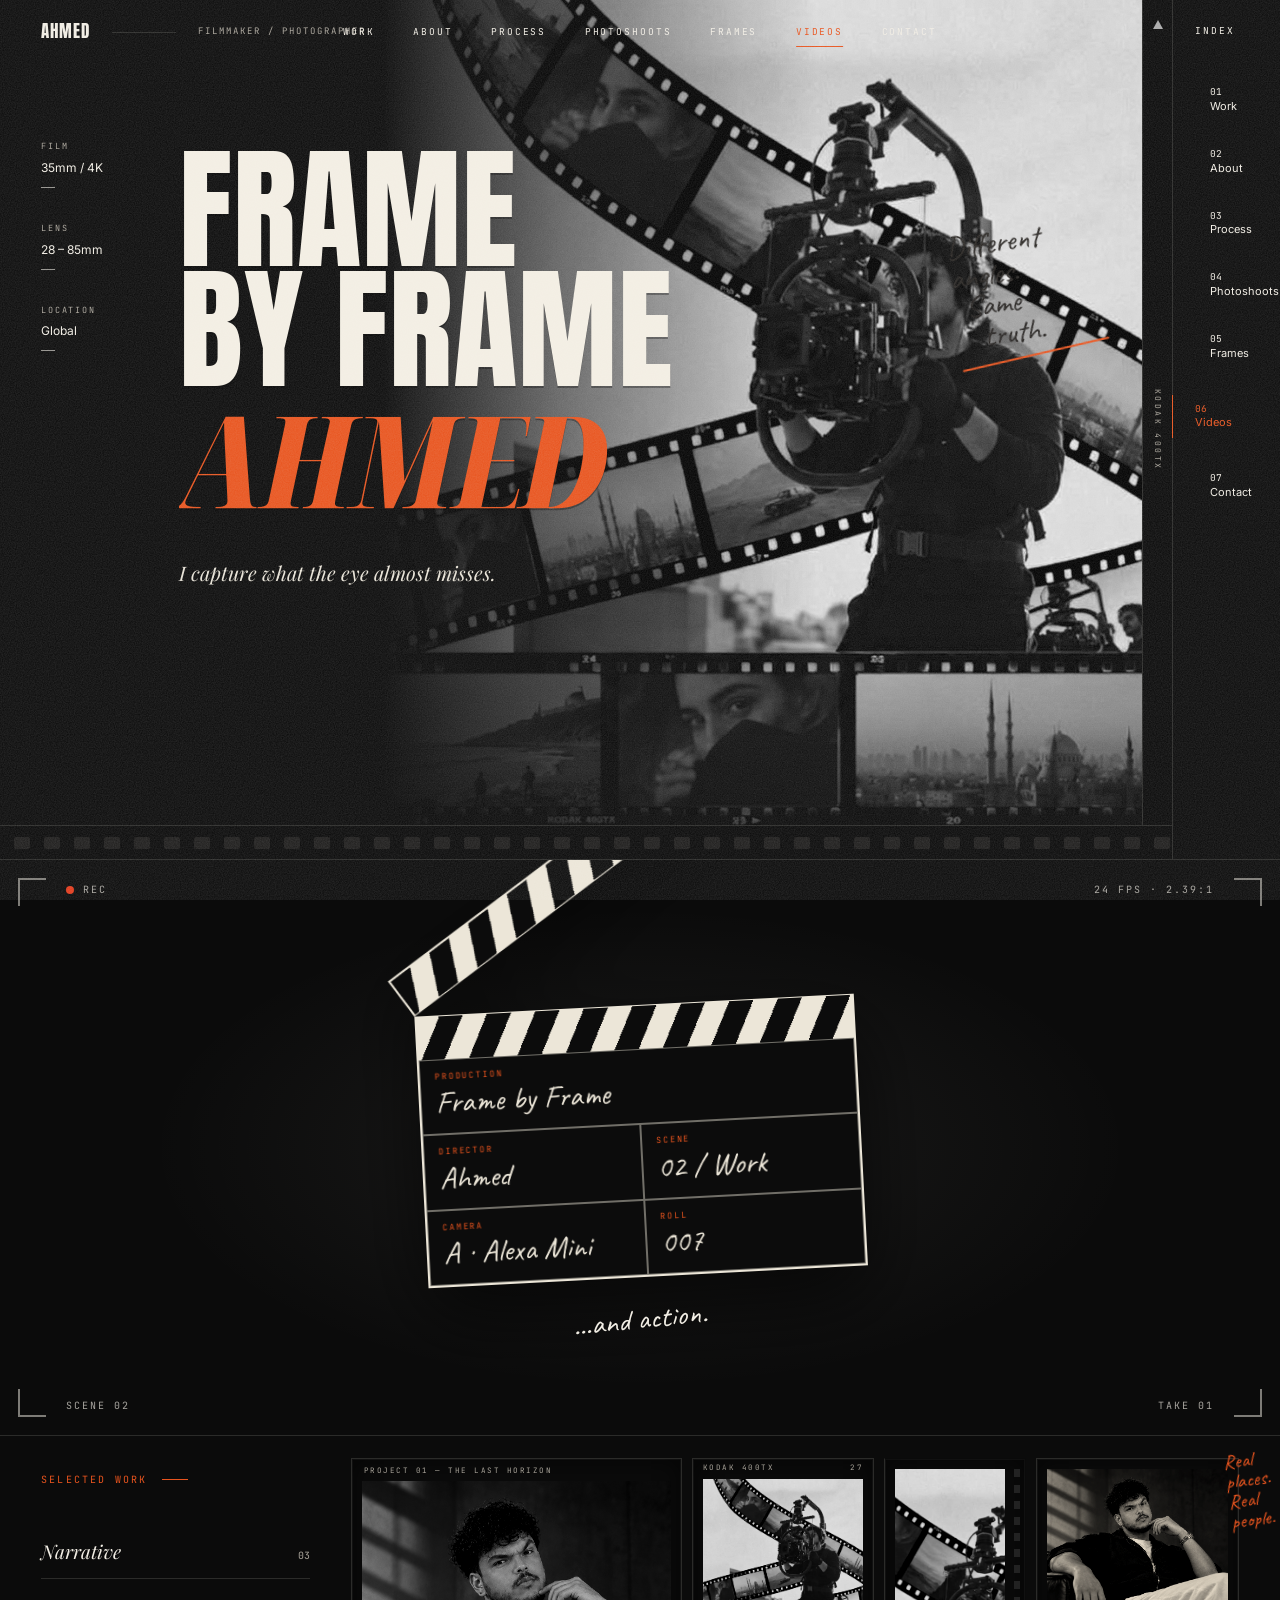
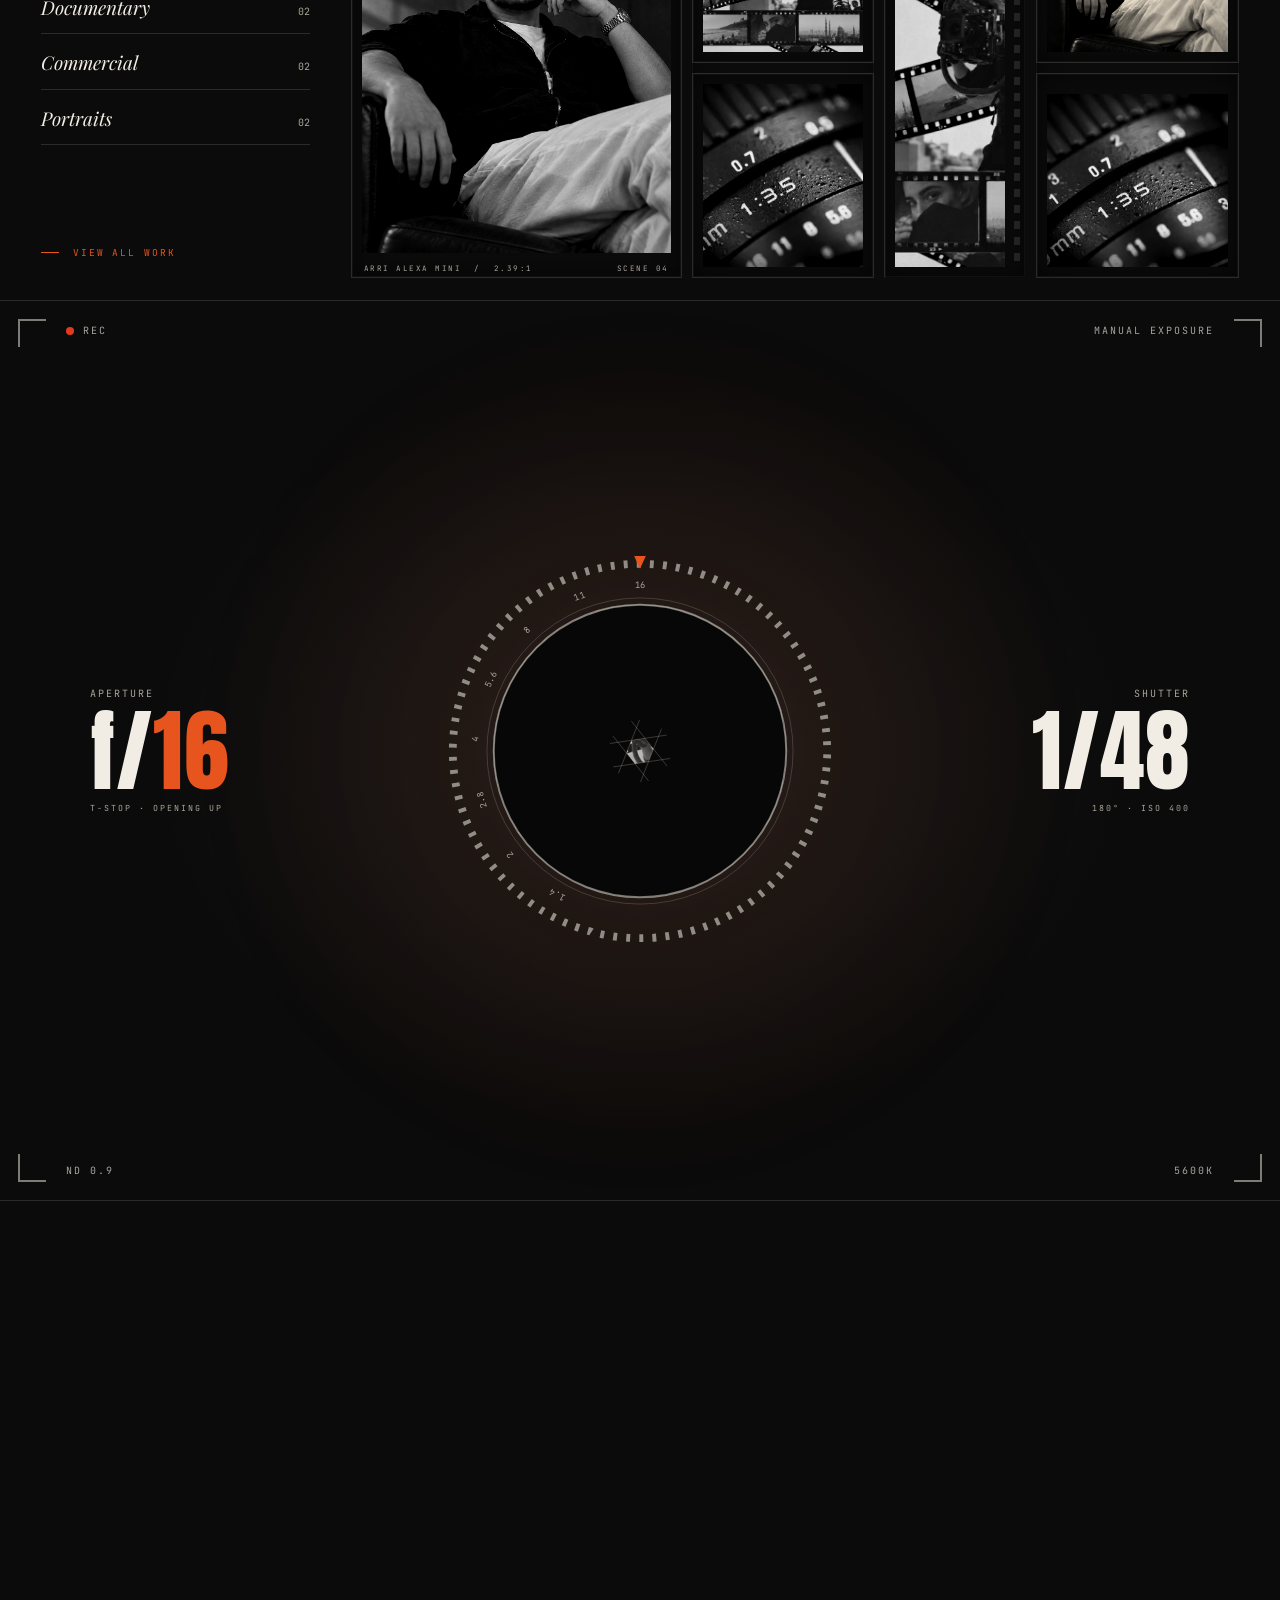
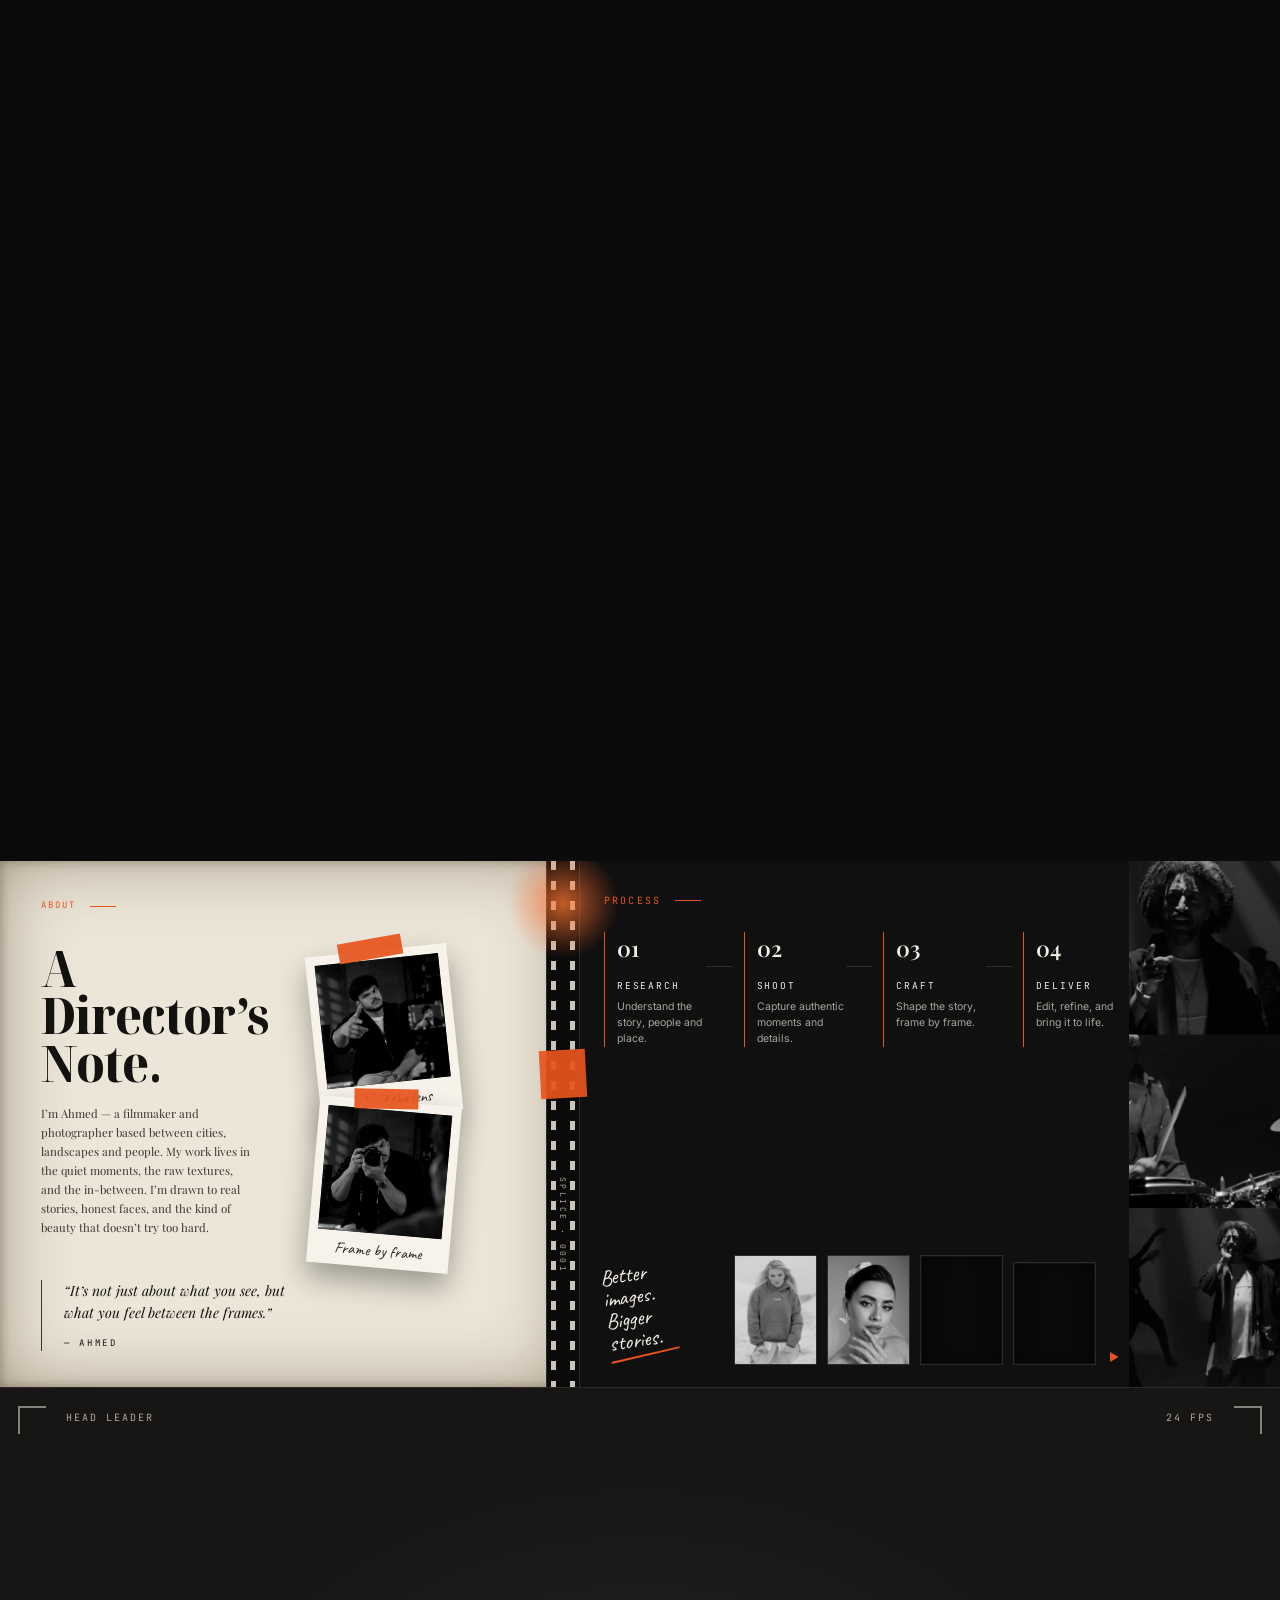
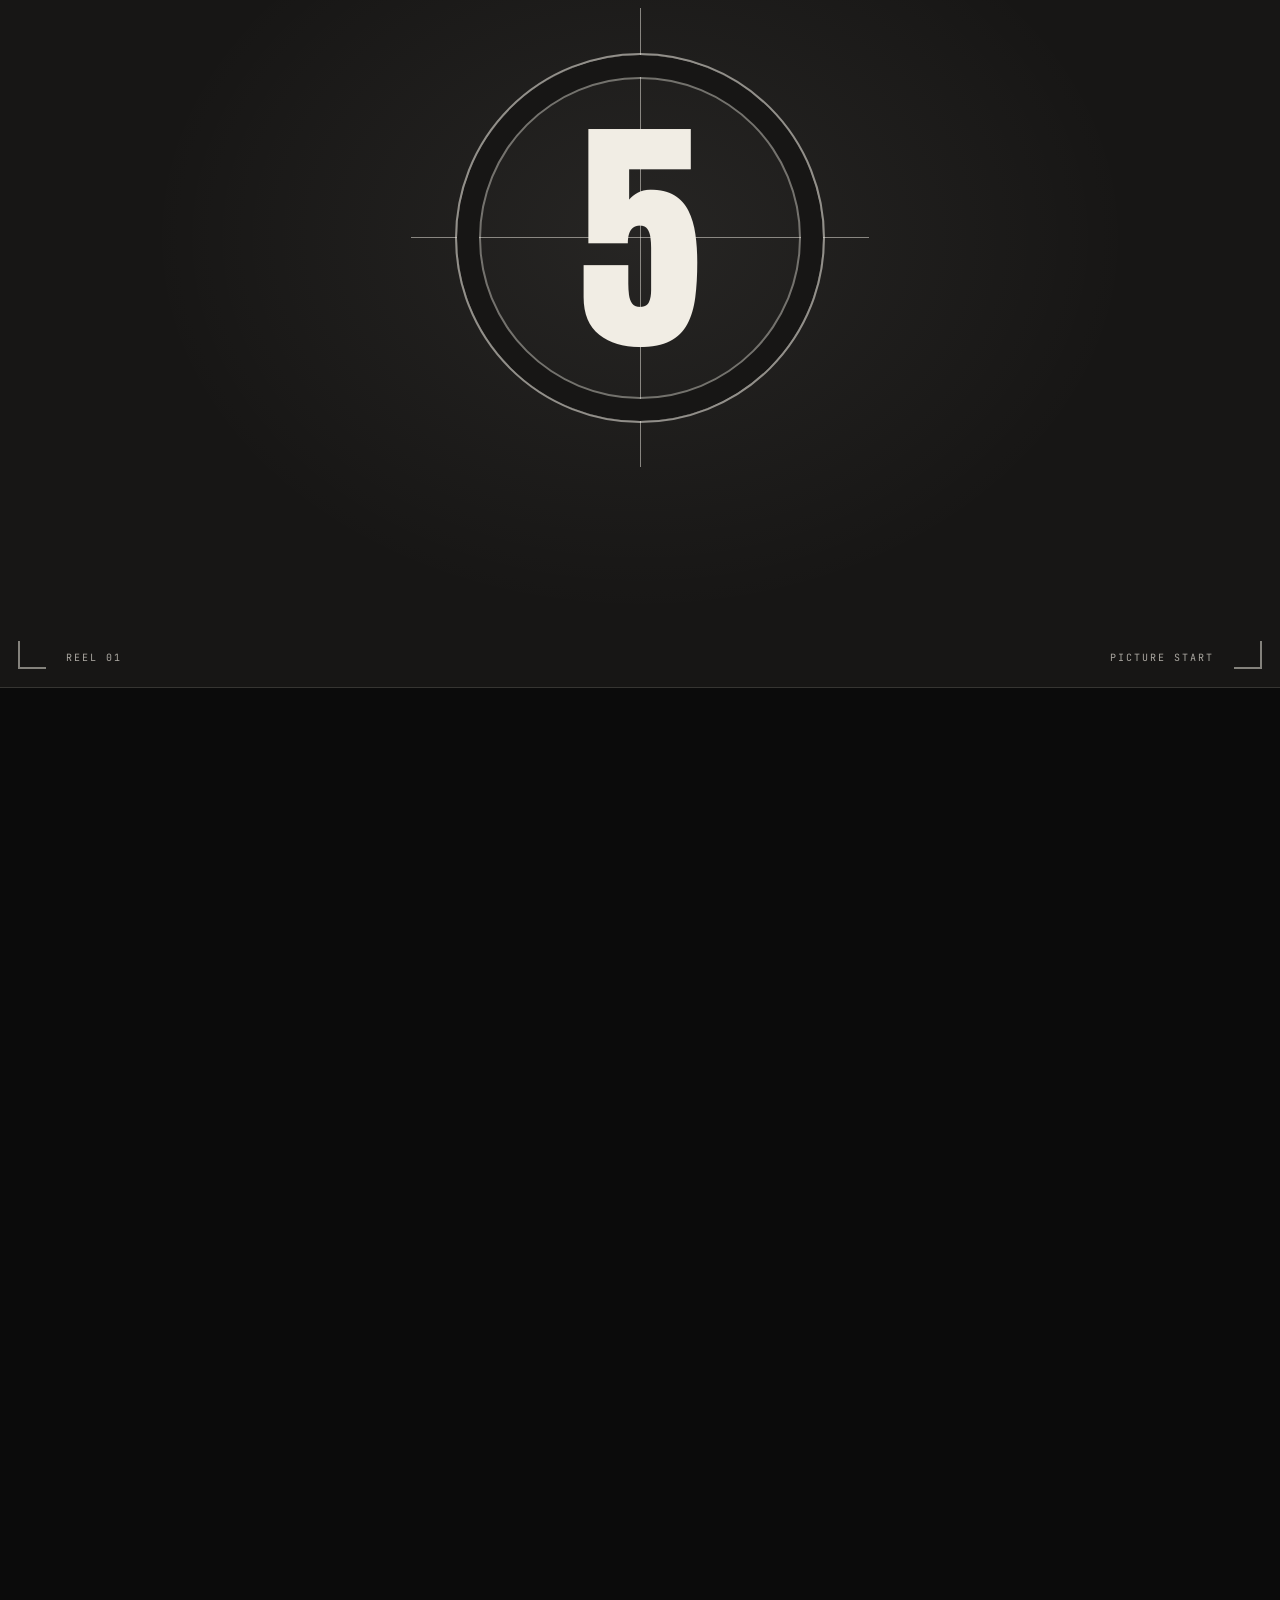
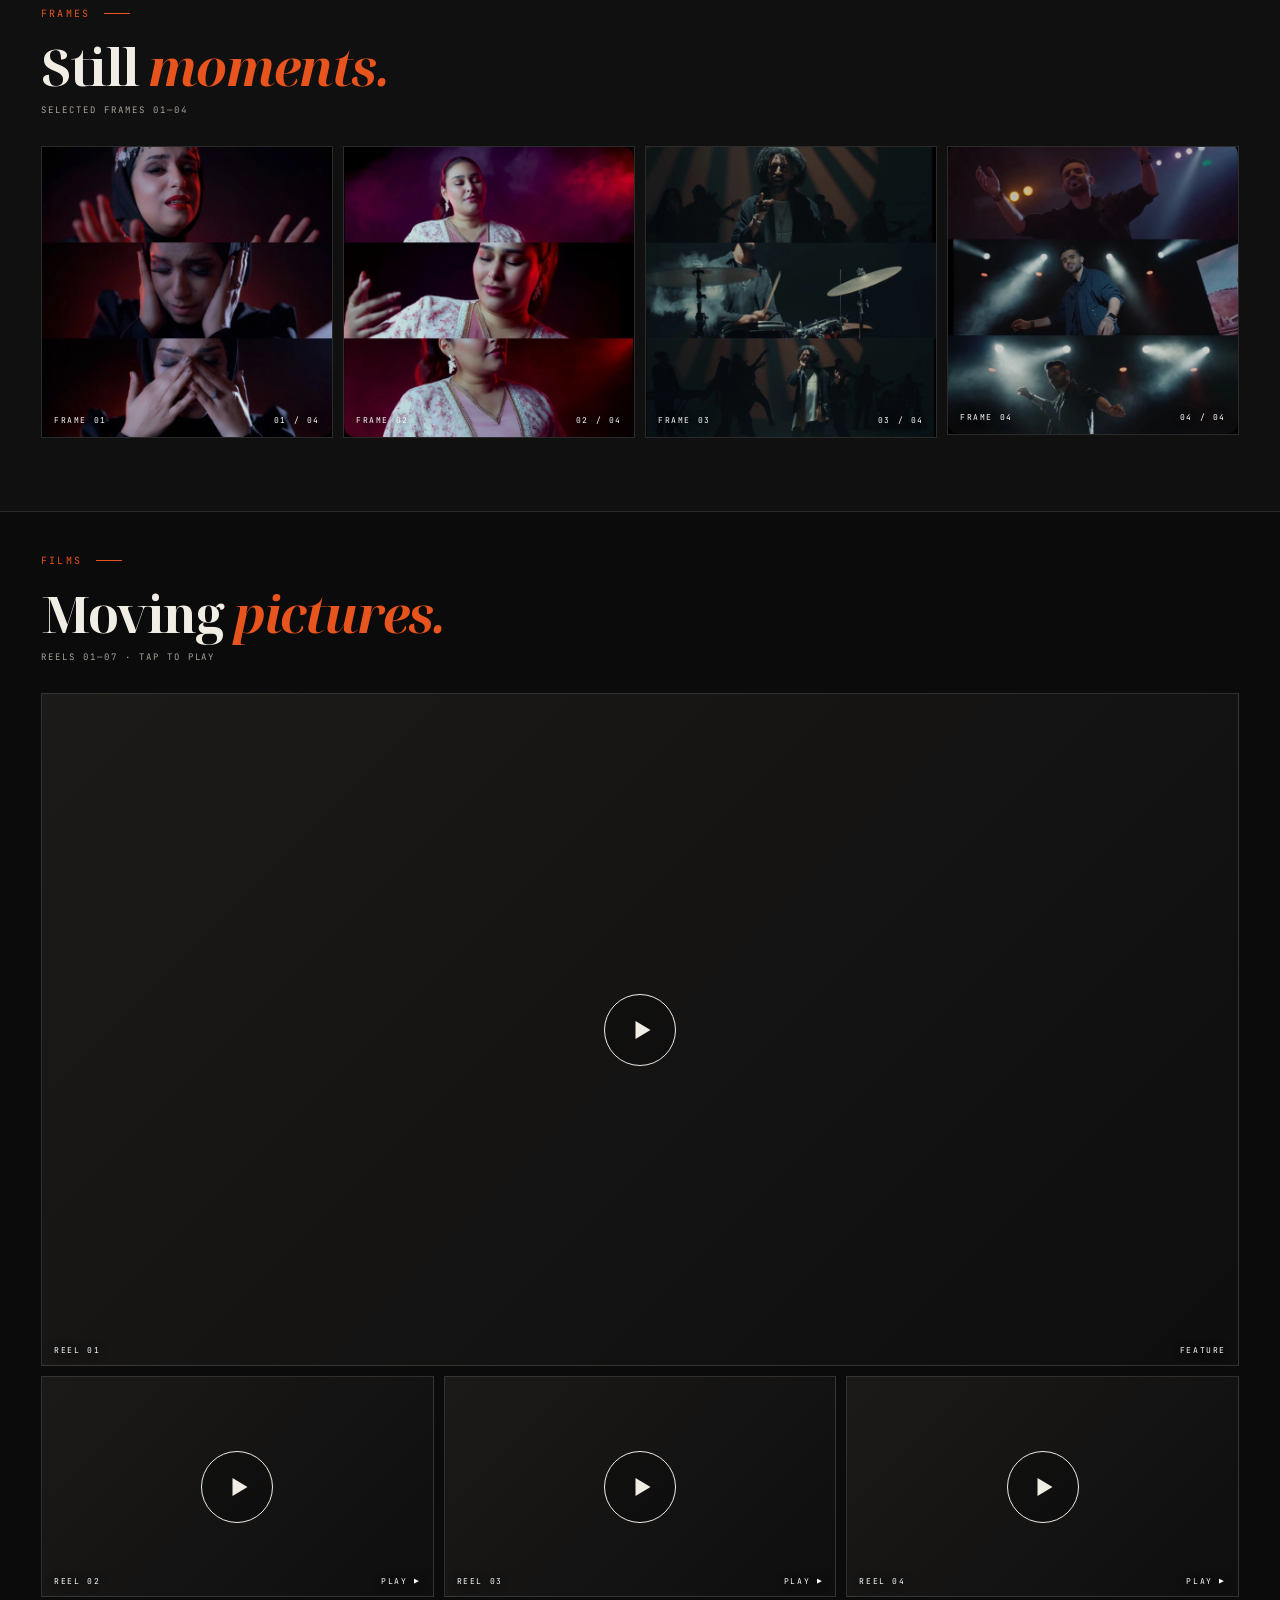
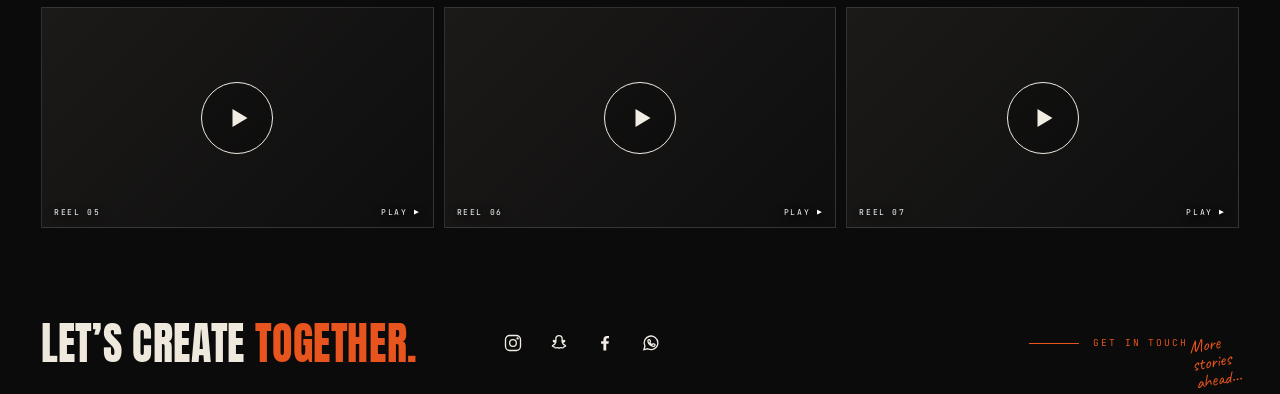
==== commit a2297285: "Update website" ====
--- a/index.html
+++ b/index.html
@@ -621,6 +621,74 @@
 .vid.playing .play,.vid.playing b,.vid.playing u,.vid.playing img{display:none}
 @media (max-width:980px){.films-grid{grid-template-columns:repeat(2,minmax(0,1fr))}}
 @media (max-width:560px){.films-grid{grid-template-columns:1fr}}
+
+/* =========================================================
+   NATURAL-RATIO FRAMES + MOBILE FIXES  (appended last so it wins)
+   Every frame takes the real aspect ratio of its photo / video
+   thumbnail (JS writes it into --ar), so nothing is ever cropped.
+========================================================= */
+/* photoshoots + frames: masonry columns, each card = its own photo ratio */
+.photoshoot-grid,.frame-gallery-grid{display:block;columns:2;column-gap:10px}
+.frame-gallery-grid{columns:4}
+.photoshoot-card,.photoshoot-card:nth-child(4n+2),.photoshoot-card:nth-child(4n+3),.photoshoot-card.landscape,.frame-still{aspect-ratio:var(--ar,4/5)}
+.photoshoot-card,.frame-still{display:block;margin:0 0 10px;break-inside:avoid;-webkit-column-break-inside:avoid;page-break-inside:avoid}
+.photoshoot-card img,.frame-still img{object-fit:cover}
+
+/* films: frame = thumbnail ratio (portrait videos stay portrait) */
+.films-grid{align-items:start}
+.vid{aspect-ratio:var(--ar,16/9)}
+.vid.feature.portrait{grid-column:1/-1;width:min(100%,420px);justify-self:center}
+
+/* about polaroids */
+.about-photos .ph{aspect-ratio:var(--ar,1/1.22)}
+.about-photos{align-items:start}
+@media (min-width:761px){.about-photos{height:400px}}
+
+@media (max-width:980px){
+  /* hero: text first, then the photo at its full natural ratio (no crop) */
+  .hero{display:flex;flex-direction:column;min-height:0;z-index:30}
+  .hero-main{padding:112px var(--pad) 26px}
+  .hero-img{position:relative;left:auto;right:auto;top:auto;bottom:auto;width:100%;height:auto;order:2;flex:none}
+  .hero-img:not(.loaded){aspect-ratio:4/5}
+  .hero-img img{position:relative;inset:auto;width:100%;height:auto;object-fit:contain}
+  .hero-img .grad{background:linear-gradient(180deg,var(--bg) 0%,rgba(11,11,11,0) 16%)}
+  .film-strip{position:relative;left:auto;right:auto;bottom:auto;order:3;flex:none}
+  .hero-note{right:6%;top:auto;bottom:70px;font-size:clamp(18px,5vw,26px);color:#f1ede4;text-shadow:0 2px 12px rgba(0,0,0,.8)}
+  .hero-note span{color:inherit}
+  .hero-note .underline-hand{width:110px}
+
+  /* work: collage becomes natural-ratio masonry */
+  .work{padding-bottom:10px}
+  .frames{display:block;columns:2;column-gap:10px;height:auto;min-height:0}
+  .frames>*{break-inside:avoid;-webkit-column-break-inside:avoid;margin:0 0 10px}
+  .frame,.frame.big,.frame.tall{display:block;aspect-ratio:auto;min-height:0;padding:22px 10px 24px}
+  .frame.big{column-span:all}
+  .frame.tall{padding:10px 20px 10px 10px}
+  .frame.r2{display:block;padding:0;border:0;background:none}
+  .frame.r2 .sub{display:block;aspect-ratio:auto;margin-bottom:10px;padding:20px 10px 10px}
+  .frame.r2 .sub:last-child{margin-bottom:0}
+  .frame .ph,.frame.r2 .sub .ph{flex:none;width:100%;aspect-ratio:var(--ar,4/5)}
+
+  /* touch devices: no sticky hover zoom, no heavy transitions */
+  .ph img{transition:none}
+  .frame:hover .ph img,.photoshoot-card:hover img,.frame-still:hover img,.vid:hover img{transform:none}
+
+  /* the pinned "open the portfolio" trick relies on 100vh math that breaks with mobile toolbars: use normal flow */
+  .photoshoots{margin-top:0;clip-path:none;transition:none}
+  .leader-pin{height:210vh}
+  .pin{height:190vh}
+
+  .frame-gallery-grid{columns:2}
+  .cta-note{position:static;grid-column:1/-1}
+}
+@media (max-width:760px){
+  .about-photos{align-items:start}
+  .process-foot{grid-template-columns:repeat(2,minmax(0,1fr));gap:10px}
+  .nav{z-index:60}
+}
+@media (max-width:520px){
+  .frames{columns:1}
+}
 </style>
 </head>
 <body>
@@ -920,37 +988,37 @@
   </header>
   <div class="films-grid">
       <div class="vid feature" data-id="1wFZQ3WkqndVRTkDwdDgct-94yAbIXgrU">
-        <img loading="lazy" decoding="async" src="https://drive.google.com/thumbnail?id=1wFZQ3WkqndVRTkDwdDgct-94yAbIXgrU&amp;sz=w800" alt="" onerror="this.style.display='none'">
+        <img referrerpolicy="no-referrer" loading="lazy" decoding="async" src="https://drive.google.com/thumbnail?id=1wFZQ3WkqndVRTkDwdDgct-94yAbIXgrU&amp;sz=w800" alt="" onerror="this.style.display='none'">
         <button type="button" class="play" aria-label="Play film 01"><span class="tri"></span></button>
         <b>REEL 01</b><u>FEATURE</u>
       </div>
       <div class="vid" data-id="15D13_bA6dOBkyjQYzPDakVJbBNMKppy9">
-        <img loading="lazy" decoding="async" src="https://drive.google.com/thumbnail?id=15D13_bA6dOBkyjQYzPDakVJbBNMKppy9&amp;sz=w800" alt="" onerror="this.style.display='none'">
+        <img referrerpolicy="no-referrer" loading="lazy" decoding="async" src="https://drive.google.com/thumbnail?id=15D13_bA6dOBkyjQYzPDakVJbBNMKppy9&amp;sz=w800" alt="" onerror="this.style.display='none'">
         <button type="button" class="play" aria-label="Play film 02"><span class="tri"></span></button>
         <b>REEL 02</b><u>PLAY ▶</u>
       </div>
       <div class="vid" data-id="1Kb0Ks2LHqL6Q77rzrlNZIj-l858qI4Iv">
-        <img loading="lazy" decoding="async" src="https://drive.google.com/thumbnail?id=1Kb0Ks2LHqL6Q77rzrlNZIj-l858qI4Iv&amp;sz=w800" alt="" onerror="this.style.display='none'">
+        <img referrerpolicy="no-referrer" loading="lazy" decoding="async" src="https://drive.google.com/thumbnail?id=1Kb0Ks2LHqL6Q77rzrlNZIj-l858qI4Iv&amp;sz=w800" alt="" onerror="this.style.display='none'">
         <button type="button" class="play" aria-label="Play film 03"><span class="tri"></span></button>
         <b>REEL 03</b><u>PLAY ▶</u>
       </div>
       <div class="vid" data-id="1DnfdQGJ2ToO5UPPuBFyrZys3Pc17aBb4">
-        <img loading="lazy" decoding="async" src="https://drive.google.com/thumbnail?id=1DnfdQGJ2ToO5UPPuBFyrZys3Pc17aBb4&amp;sz=w800" alt="" onerror="this.style.display='none'">
+        <img referrerpolicy="no-referrer" loading="lazy" decoding="async" src="https://drive.google.com/thumbnail?id=1DnfdQGJ2ToO5UPPuBFyrZys3Pc17aBb4&amp;sz=w800" alt="" onerror="this.style.display='none'">
         <button type="button" class="play" aria-label="Play film 04"><span class="tri"></span></button>
         <b>REEL 04</b><u>PLAY ▶</u>
       </div>
       <div class="vid" data-id="1Qe-USq4kMQ2Toni9HZvMem4xA_vGtGrq">
-        <img loading="lazy" decoding="async" src="https://drive.google.com/thumbnail?id=1Qe-USq4kMQ2Toni9HZvMem4xA_vGtGrq&amp;sz=w800" alt="" onerror="this.style.display='none'">
+        <img referrerpolicy="no-referrer" loading="lazy" decoding="async" src="https://drive.google.com/thumbnail?id=1Qe-USq4kMQ2Toni9HZvMem4xA_vGtGrq&amp;sz=w800" alt="" onerror="this.style.display='none'">
         <button type="button" class="play" aria-label="Play film 05"><span class="tri"></span></button>
         <b>REEL 05</b><u>PLAY ▶</u>
       </div>
       <div class="vid" data-id="1YUeY6T5m2F8oWx09XvzRfiH0l3n7BVjk">
-        <img loading="lazy" decoding="async" src="https://drive.google.com/thumbnail?id=1YUeY6T5m2F8oWx09XvzRfiH0l3n7BVjk&amp;sz=w800" alt="" onerror="this.style.display='none'">
+        <img referrerpolicy="no-referrer" loading="lazy" decoding="async" src="https://drive.google.com/thumbnail?id=1YUeY6T5m2F8oWx09XvzRfiH0l3n7BVjk&amp;sz=w800" alt="" onerror="this.style.display='none'">
         <button type="button" class="play" aria-label="Play film 06"><span class="tri"></span></button>
         <b>REEL 06</b><u>PLAY ▶</u>
       </div>
       <div class="vid" data-id="1V2lte_7AZZ4knRdWHFCNArWIUYpao2MN">
-        <img loading="lazy" decoding="async" src="https://drive.google.com/thumbnail?id=1V2lte_7AZZ4knRdWHFCNArWIUYpao2MN&amp;sz=w800" alt="" onerror="this.style.display='none'">
+        <img referrerpolicy="no-referrer" loading="lazy" decoding="async" src="https://drive.google.com/thumbnail?id=1V2lte_7AZZ4knRdWHFCNArWIUYpao2MN&amp;sz=w800" alt="" onerror="this.style.display='none'">
         <button type="button" class="play" aria-label="Play film 07"><span class="tri"></span></button>
         <b>REEL 07</b><u>PLAY ▶</u>
       </div>
@@ -971,6 +1039,12 @@
 </footer>
 
 <script>
+/* very old browsers without IntersectionObserver: show everything instead of leaving images hidden */
+if(!('IntersectionObserver' in window)){
+  window.IntersectionObserver=function(cb){this.observe=function(el){cb([{isIntersecting:true,target:el}])};this.unobserve=function(){};this.disconnect=function(){}};
+}
+/* safety net: never leave a reveal-on-scroll block invisible */
+setTimeout(function(){document.querySelectorAll('.rv:not(.in)').forEach(function(e){e.classList.add('in')})},8000);
 /* image slots: show frame label until the image exists */
 document.querySelectorAll('.ph img').forEach(img=>{
   const box=img.parentElement;
@@ -995,9 +1069,9 @@
 /* mobile menu */
 const burger=document.getElementById('burger'),nav=document.getElementById('nav');
 burger.addEventListener('click',()=>{
-  const o=nav.classList.toggle('open');burger.classList.toggle('open',o);burger.setAttribute('aria-expanded',o);
+  const o=nav.classList.toggle('open');burger.classList.toggle('open',o);burger.setAttribute('aria-expanded',o);document.body.style.overflow=o?'hidden':'';
 });
-nav.querySelectorAll('a').forEach(a=>a.addEventListener('click',()=>{nav.classList.remove('open');burger.classList.remove('open')}));
+nav.querySelectorAll('a').forEach(a=>a.addEventListener('click',()=>{nav.classList.remove('open');burger.classList.remove('open');document.body.style.overflow=''}));
 
 /* reveal */
 const io=new IntersectionObserver(es=>es.forEach(e=>{if(e.isIntersecting){e.target.classList.add('in');io.unobserve(e.target)}}),{threshold:.12});
@@ -1143,5 +1217,22 @@
   }));
 })();
 </script>
+<script>
+/* natural-ratio frames: each frame copies the real ratio of its photo / video thumbnail, so nothing is cropped */
+(function(){
+  var sel='.ph:not(.hero-img):not(.process-bg):not(.thumb),.photoshoot-card,.frame-still,.vid';
+  function apply(img){
+    var t=img.closest(sel);
+    if(!t||!img.naturalWidth||!img.naturalHeight)return;
+    t.style.setProperty('--ar',img.naturalWidth+' / '+img.naturalHeight);
+    if(t.classList.contains('vid'))t.classList.toggle('portrait',img.naturalHeight>img.naturalWidth);
+  }
+  function watch(img){
+    if(img.complete)apply(img);
+    img.addEventListener('load',function(){apply(img)});
+  }
+  document.querySelectorAll(sel.split(',').map(function(s){return s+' img'}).join(',')).forEach(watch);
+})();
+</script>
 </body>
 </html>
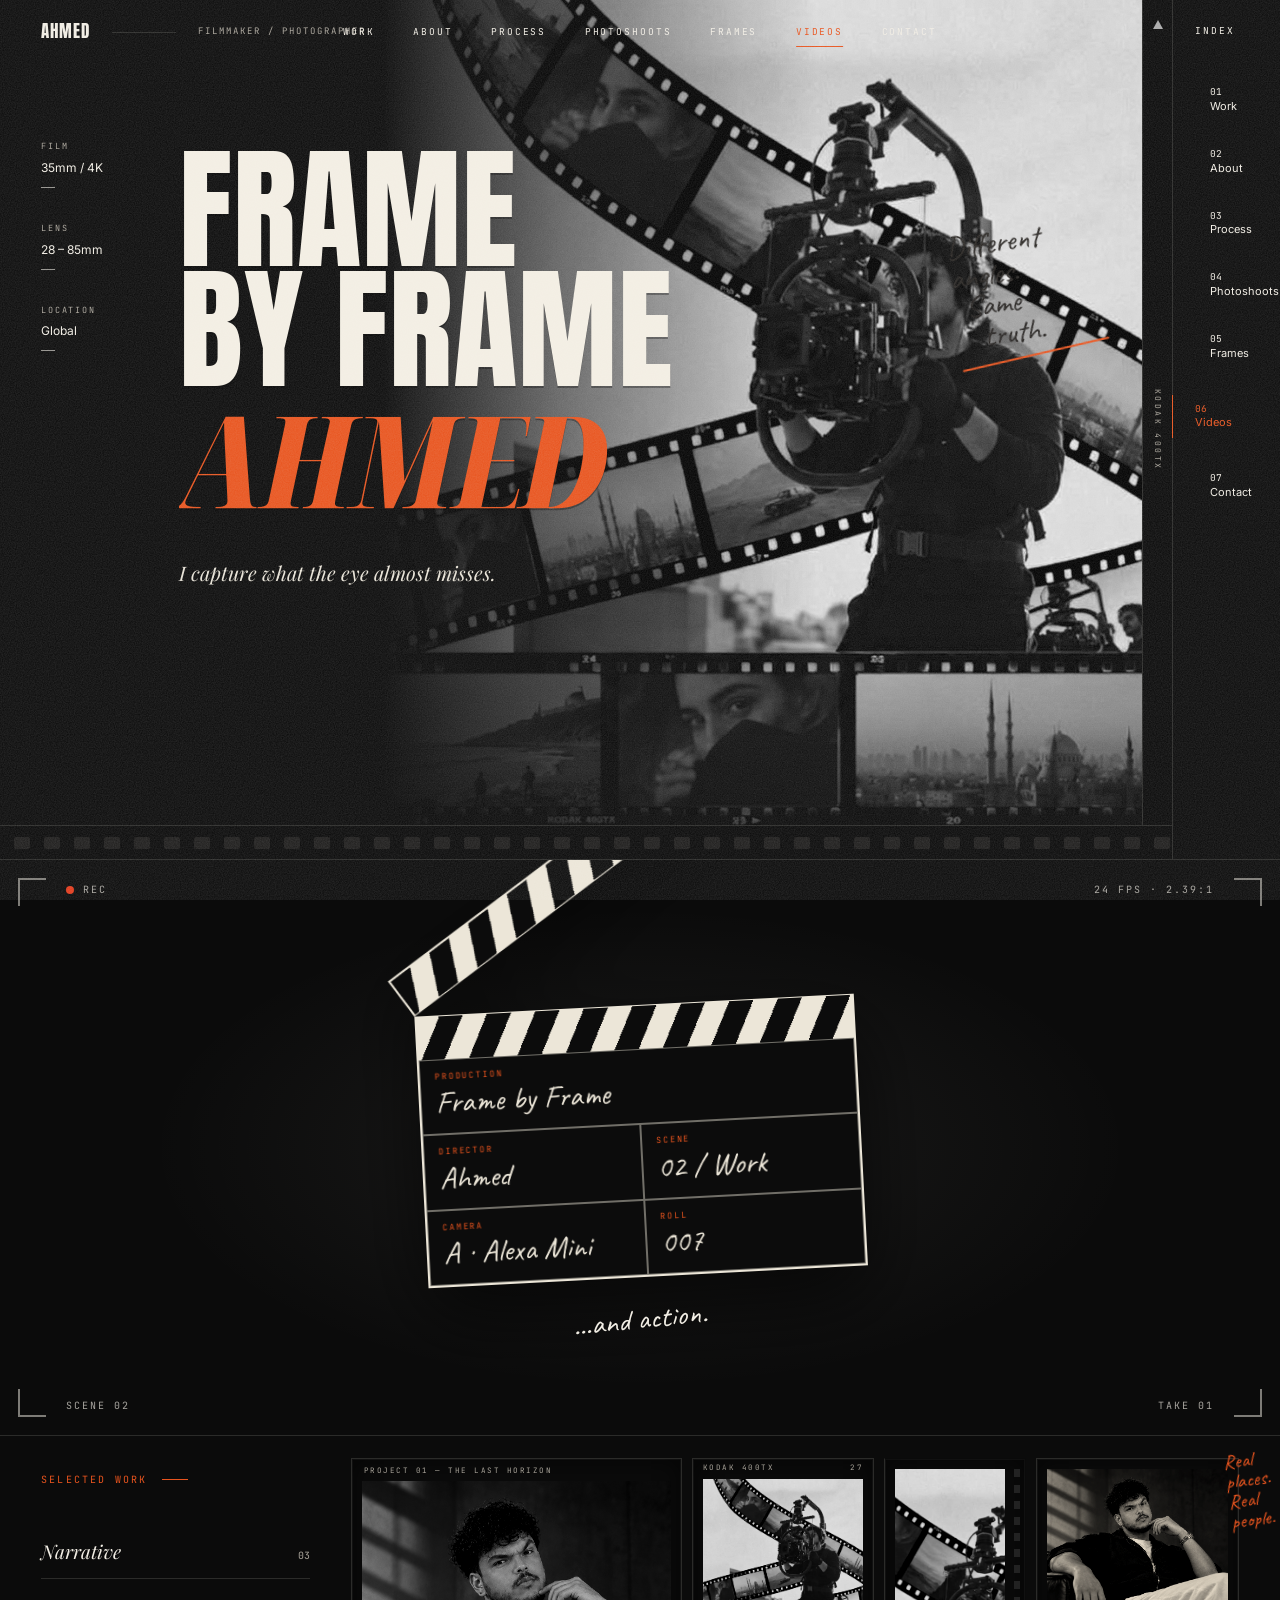
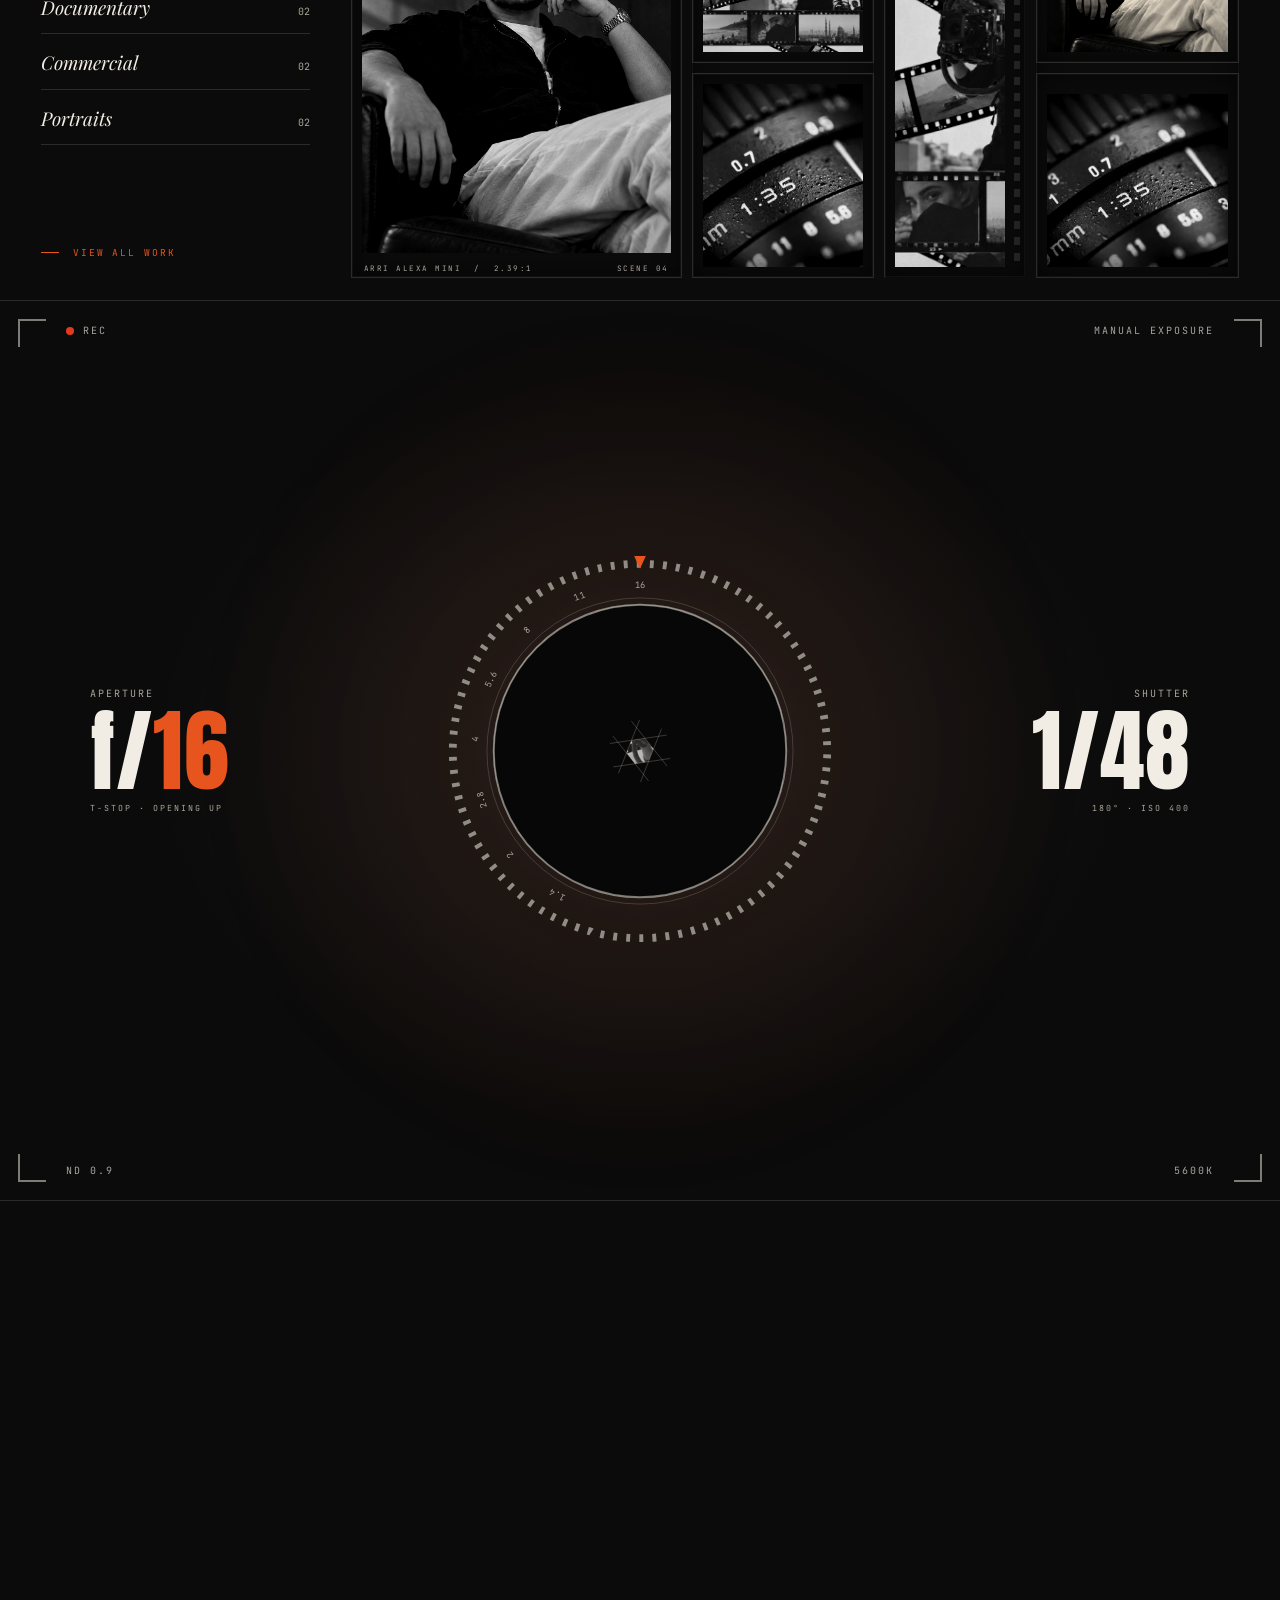
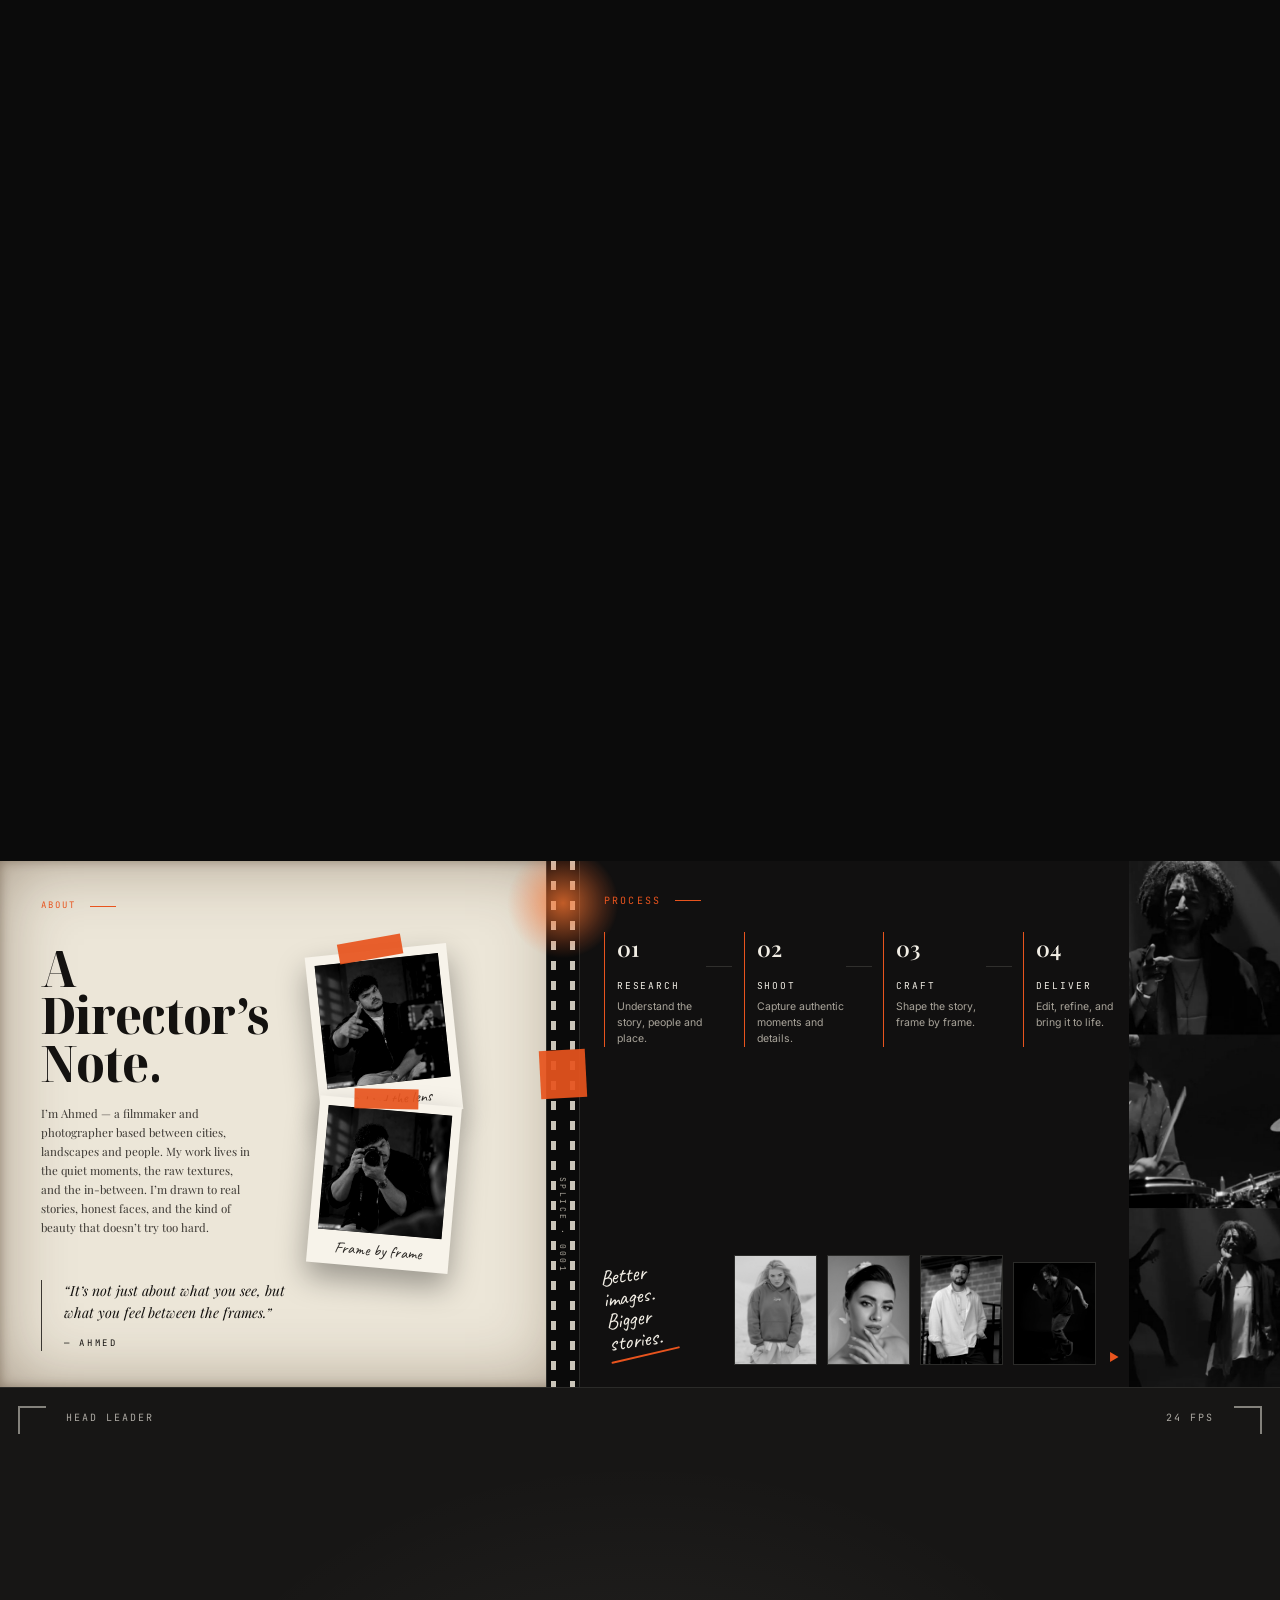
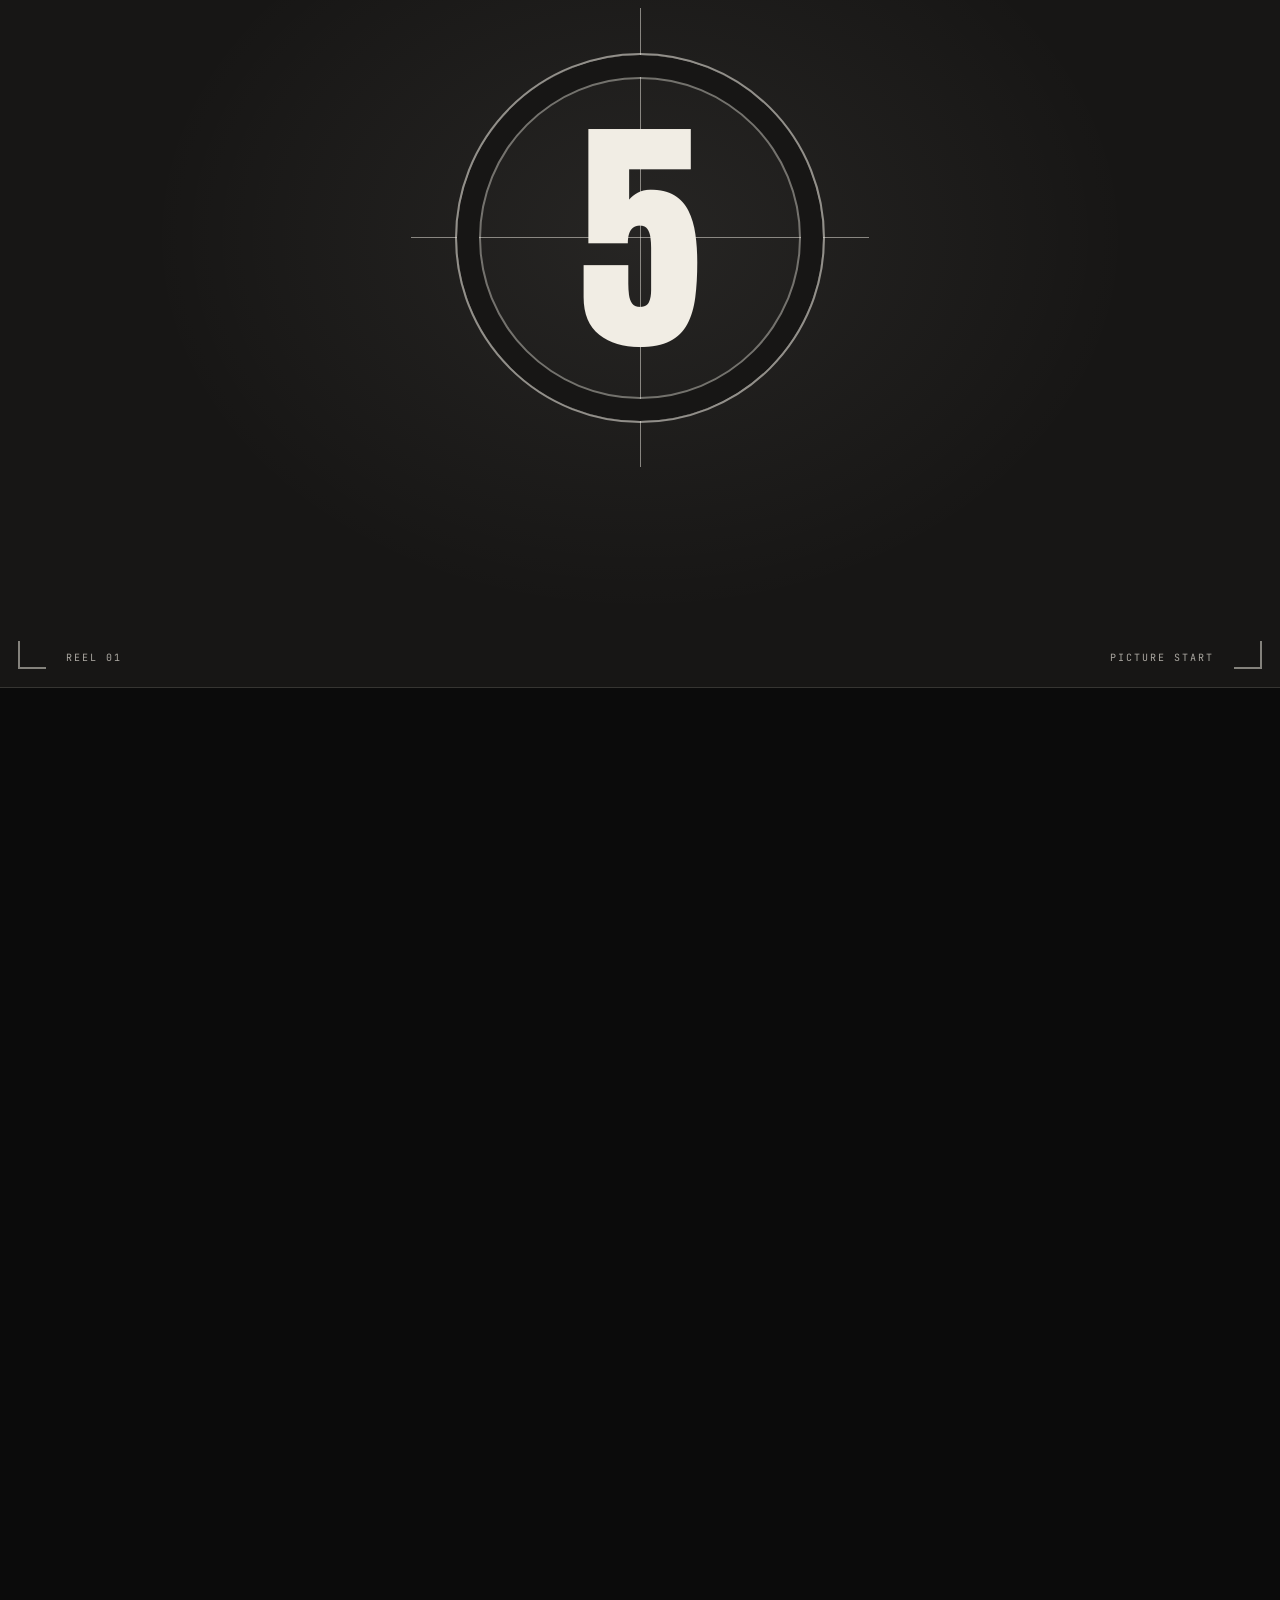
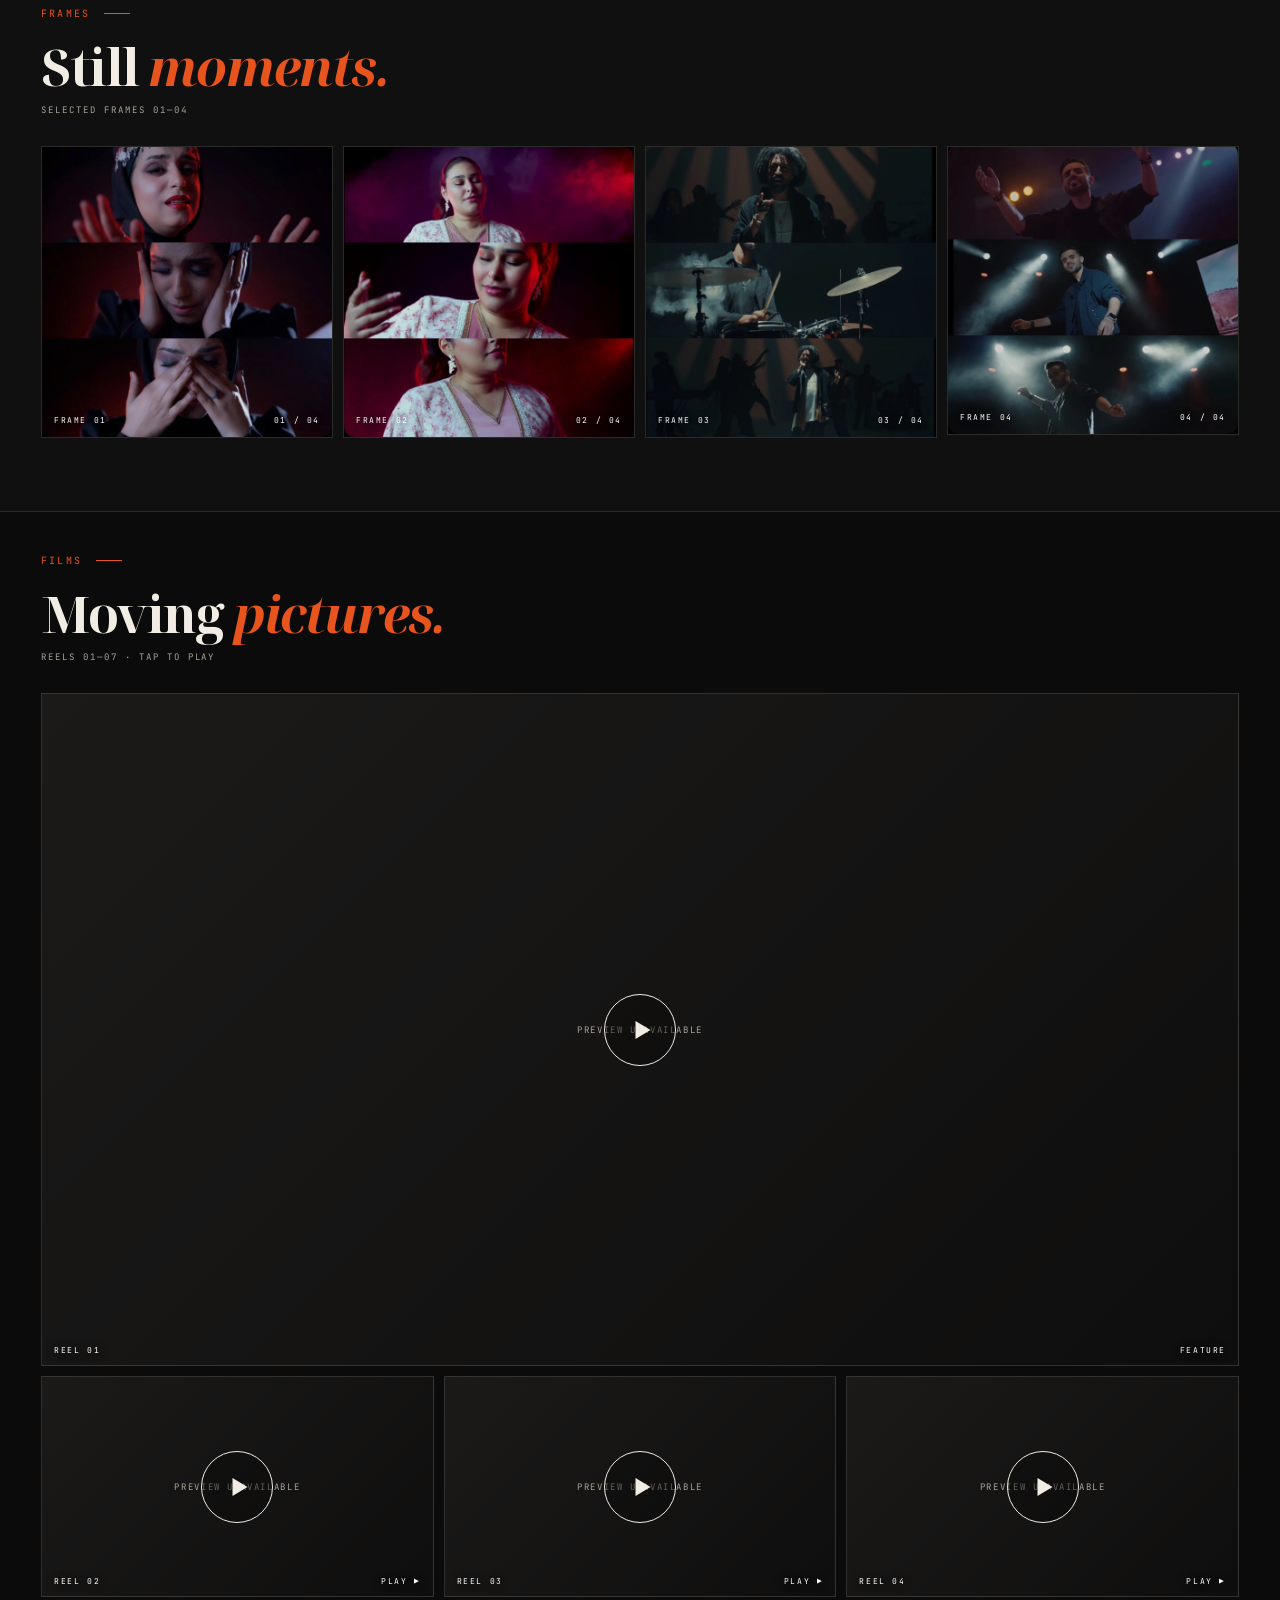
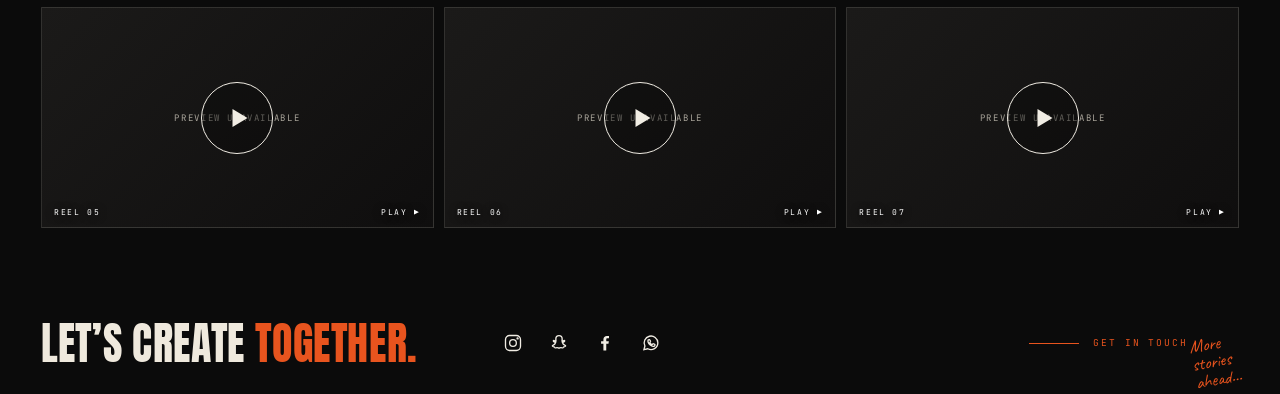
==== commit a2e98bf7: "Update website" ====
--- a/index.html
+++ b/index.html
@@ -637,7 +637,24 @@
 /* films: frame = thumbnail ratio (portrait videos stay portrait) */
 .films-grid{align-items:start}
 .vid{aspect-ratio:var(--ar,16/9)}
-.vid.feature.portrait{grid-column:1/-1;width:min(100%,420px);justify-self:center}
+/* portrait vid: constrain width so the cell doesn't stretch wide */
+.vid.portrait{width:min(100%,360px);justify-self:center}
+.vid.feature.portrait{grid-column:1/-1;width:min(100%,480px);justify-self:center}
+/* loading shimmer while thumbnail fetches */
+.vid:not(.vid-ready):not(.playing){background-image:linear-gradient(100deg,#111 25%,#1c1c1c 50%,#111 75%);background-size:200% 100%;animation:shimmer 1.6s infinite}
+@keyframes shimmer{0%{background-position:200% 0}100%{background-position:-200% 0}}
+.vid.vid-ready,.vid.playing{animation:none;background-image:none}
+.vid.thumbnail-error{animation:none;background:linear-gradient(135deg,#1b1a19,#0f0e0e)}
+.vid.thumbnail-error img{display:none}
+.vid.thumbnail-error::before{content:"PREVIEW UNAVAILABLE";position:absolute;inset:0;display:grid;place-items:center;color:var(--muted);font:9px var(--f-mono);letter-spacing:.18em;pointer-events:none}
+.video-lightbox{position:fixed;inset:0;z-index:1000;display:grid;place-items:center;padding:24px;background:rgba(0,0,0,.88);backdrop-filter:blur(10px);opacity:0;visibility:hidden;transition:opacity .25s ease,visibility .25s ease}
+.video-lightbox.open{opacity:1;visibility:visible}
+.video-lightbox-content{position:relative;width:min(92vw,1100px,calc((100vh - 96px)*var(--video-ratio,1.7778)));aspect-ratio:var(--video-ratio,16/9);max-height:calc(100vh - 96px);background:#000;box-shadow:0 24px 90px rgba(0,0,0,.7)}
+.video-lightbox iframe{position:absolute;inset:0;width:100%;height:100%;border:0}
+.video-lightbox-close{position:absolute;right:0;top:-46px;width:38px;height:38px;border:1px solid var(--line);border-radius:50%;background:rgba(21,20,19,.8);color:var(--text);font:24px/1 var(--f-body);cursor:pointer;transition:background .2s,border-color .2s}
+.video-lightbox-close:hover{background:var(--accent);border-color:var(--accent)}
+html.video-open{overflow:hidden}
+@media (max-width:560px){.video-lightbox{padding:14px}.video-lightbox-content{width:min(94vw,calc((100vh - 84px)*var(--video-ratio,1.7778)));max-height:calc(100vh - 84px)}.video-lightbox-close{top:-42px}}
 
 /* about polaroids */
 .about-photos .ph{aspect-ratio:var(--ar,1/1.22)}
@@ -988,42 +1005,48 @@
   </header>
   <div class="films-grid">
       <div class="vid feature" data-id="1wFZQ3WkqndVRTkDwdDgct-94yAbIXgrU">
-        <img referrerpolicy="no-referrer" loading="lazy" decoding="async" src="https://drive.google.com/thumbnail?id=1wFZQ3WkqndVRTkDwdDgct-94yAbIXgrU&amp;sz=w800" alt="" onerror="this.style.display='none'">
+        <img referrerpolicy="no-referrer" loading="lazy" decoding="async" src="https://drive.google.com/thumbnail?id=1wFZQ3WkqndVRTkDwdDgct-94yAbIXgrU&amp;sz=w800" alt="">
         <button type="button" class="play" aria-label="Play film 01"><span class="tri"></span></button>
         <b>REEL 01</b><u>FEATURE</u>
       </div>
       <div class="vid" data-id="15D13_bA6dOBkyjQYzPDakVJbBNMKppy9">
-        <img referrerpolicy="no-referrer" loading="lazy" decoding="async" src="https://drive.google.com/thumbnail?id=15D13_bA6dOBkyjQYzPDakVJbBNMKppy9&amp;sz=w800" alt="" onerror="this.style.display='none'">
+        <img referrerpolicy="no-referrer" loading="lazy" decoding="async" src="https://drive.google.com/thumbnail?id=15D13_bA6dOBkyjQYzPDakVJbBNMKppy9&amp;sz=w800" alt="">
         <button type="button" class="play" aria-label="Play film 02"><span class="tri"></span></button>
         <b>REEL 02</b><u>PLAY ▶</u>
       </div>
       <div class="vid" data-id="1Kb0Ks2LHqL6Q77rzrlNZIj-l858qI4Iv">
-        <img referrerpolicy="no-referrer" loading="lazy" decoding="async" src="https://drive.google.com/thumbnail?id=1Kb0Ks2LHqL6Q77rzrlNZIj-l858qI4Iv&amp;sz=w800" alt="" onerror="this.style.display='none'">
+        <img referrerpolicy="no-referrer" loading="lazy" decoding="async" src="https://drive.google.com/thumbnail?id=1Kb0Ks2LHqL6Q77rzrlNZIj-l858qI4Iv&amp;sz=w800" alt="">
         <button type="button" class="play" aria-label="Play film 03"><span class="tri"></span></button>
         <b>REEL 03</b><u>PLAY ▶</u>
       </div>
       <div class="vid" data-id="1DnfdQGJ2ToO5UPPuBFyrZys3Pc17aBb4">
-        <img referrerpolicy="no-referrer" loading="lazy" decoding="async" src="https://drive.google.com/thumbnail?id=1DnfdQGJ2ToO5UPPuBFyrZys3Pc17aBb4&amp;sz=w800" alt="" onerror="this.style.display='none'">
+        <img referrerpolicy="no-referrer" loading="lazy" decoding="async" src="https://drive.google.com/thumbnail?id=1DnfdQGJ2ToO5UPPuBFyrZys3Pc17aBb4&amp;sz=w800" alt="">
         <button type="button" class="play" aria-label="Play film 04"><span class="tri"></span></button>
         <b>REEL 04</b><u>PLAY ▶</u>
       </div>
       <div class="vid" data-id="1Qe-USq4kMQ2Toni9HZvMem4xA_vGtGrq">
-        <img referrerpolicy="no-referrer" loading="lazy" decoding="async" src="https://drive.google.com/thumbnail?id=1Qe-USq4kMQ2Toni9HZvMem4xA_vGtGrq&amp;sz=w800" alt="" onerror="this.style.display='none'">
+        <img referrerpolicy="no-referrer" loading="lazy" decoding="async" src="https://drive.google.com/thumbnail?id=1Qe-USq4kMQ2Toni9HZvMem4xA_vGtGrq&amp;sz=w800" alt="">
         <button type="button" class="play" aria-label="Play film 05"><span class="tri"></span></button>
         <b>REEL 05</b><u>PLAY ▶</u>
       </div>
       <div class="vid" data-id="1YUeY6T5m2F8oWx09XvzRfiH0l3n7BVjk">
-        <img referrerpolicy="no-referrer" loading="lazy" decoding="async" src="https://drive.google.com/thumbnail?id=1YUeY6T5m2F8oWx09XvzRfiH0l3n7BVjk&amp;sz=w800" alt="" onerror="this.style.display='none'">
+        <img referrerpolicy="no-referrer" loading="lazy" decoding="async" src="https://drive.google.com/thumbnail?id=1YUeY6T5m2F8oWx09XvzRfiH0l3n7BVjk&amp;sz=w800" alt="">
         <button type="button" class="play" aria-label="Play film 06"><span class="tri"></span></button>
         <b>REEL 06</b><u>PLAY ▶</u>
       </div>
       <div class="vid" data-id="1V2lte_7AZZ4knRdWHFCNArWIUYpao2MN">
-        <img referrerpolicy="no-referrer" loading="lazy" decoding="async" src="https://drive.google.com/thumbnail?id=1V2lte_7AZZ4knRdWHFCNArWIUYpao2MN&amp;sz=w800" alt="" onerror="this.style.display='none'">
+        <img referrerpolicy="no-referrer" loading="lazy" decoding="async" src="https://drive.google.com/thumbnail?id=1V2lte_7AZZ4knRdWHFCNArWIUYpao2MN&amp;sz=w800" alt="">
         <button type="button" class="play" aria-label="Play film 07"><span class="tri"></span></button>
         <b>REEL 07</b><u>PLAY ▶</u>
       </div>
   </div>
 </section>
+
+<div class="video-lightbox" aria-hidden="true">
+  <div class="video-lightbox-content" role="dialog" aria-modal="true" aria-label="Video player">
+    <button type="button" class="video-lightbox-close" aria-label="Close video">&times;</button>
+  </div>
+</div>
 
 <!-- =============== CTA / FOOTER =============== -->
 <footer class="cta" id="contact" data-section="contact">
@@ -1205,34 +1228,118 @@
 <script>
 /* videos: Drive iframe is created only on click, one at a time */
 (function(){
-  const vids=document.querySelectorAll('.vid');
-  const stop=v=>{const f=v.querySelector('iframe');if(f)f.remove();v.classList.remove('playing')};
-  vids.forEach(v=>v.querySelector('.play').addEventListener('click',()=>{
-    vids.forEach(o=>{if(o!==v)stop(o)});
-    const f=document.createElement('iframe');
-    f.src='https://drive.google.com/file/d/'+v.dataset.id+'/preview';
-    f.allow='autoplay; fullscreen; encrypted-media';
-    f.allowFullscreen=true;f.title='Film';
-    v.appendChild(f);v.classList.add('playing');
-  }));
+  var vids=document.querySelectorAll('.vid');
+  var lightbox=document.querySelector('.video-lightbox');
+  var player=lightbox.querySelector('.video-lightbox-content');
+  var closeButton=lightbox.querySelector('.video-lightbox-close');
+  var activeButton=null;
+  var previousOverflow='';
+
+  function close(){
+    var frame=player.querySelector('iframe');
+    if(frame)frame.remove();
+    lightbox.classList.remove('open');
+    lightbox.setAttribute('aria-hidden','true');
+    document.documentElement.classList.remove('video-open');
+    document.body.style.overflow=previousOverflow;
+    if(activeButton)activeButton.focus();
+    activeButton=null;
+  }
+
+  vids.forEach(function(v){
+    var button=v.querySelector('.play');
+    button.addEventListener('click',function(){
+      activeButton=button;
+      previousOverflow=document.body.style.overflow;
+      var img=v.querySelector('img');
+      var ratio=img&&img.naturalWidth&&img.naturalHeight?img.naturalWidth/img.naturalHeight:16/9;
+      player.style.setProperty('--video-ratio',ratio);
+      var f=document.createElement('iframe');
+      f.src='https://drive.google.com/file/d/'+v.dataset.id+'/preview';
+      f.allow='autoplay; fullscreen; encrypted-media';
+      f.allowFullscreen=true;f.title='Film '+v.querySelector('b').textContent;
+      player.appendChild(f);
+      lightbox.classList.add('open');
+      lightbox.setAttribute('aria-hidden','false');
+      document.documentElement.classList.add('video-open');
+      closeButton.focus();
+    });
+  });
+  closeButton.addEventListener('click',close);
+  lightbox.addEventListener('click',function(event){
+    if(event.target===lightbox)close();
+  });
+  document.addEventListener('keydown',function(event){
+    if(event.key==='Escape'&&lightbox.classList.contains('open'))close();
+  });
 })();
 </script>
 <script>
-/* natural-ratio frames: each frame copies the real ratio of its photo / video thumbnail, so nothing is cropped */
+/* natural-ratio frames: each frame copies the real ratio of its photo / video thumbnail */
 (function(){
   var sel='.ph:not(.hero-img):not(.process-bg):not(.thumb),.photoshoot-card,.frame-still,.vid';
-  function apply(img){
+
+  function setRatio(t,w,h){
+    t.style.setProperty('--ar',w+' / '+h);
+    if(t.classList.contains('vid')){
+      var isPortrait=h>w;
+      t.classList.toggle('portrait',isPortrait);
+      t.classList.add('vid-ready');
+    }
+  }
+
+  function applyFromImg(img){
     var t=img.closest(sel);
-    if(!t||!img.naturalWidth||!img.naturalHeight)return;
-    t.style.setProperty('--ar',img.naturalWidth+' / '+img.naturalHeight);
-    if(t.classList.contains('vid'))t.classList.toggle('portrait',img.naturalHeight>img.naturalWidth);
+    if(!t)return;
+    if(img.naturalWidth&&img.naturalHeight){
+      setRatio(t,img.naturalWidth,img.naturalHeight);
+    }
   }
-  function watch(img){
-    if(img.complete)apply(img);
-    img.addEventListener('load',function(){apply(img)});
+
+  function tryLoad(img,attempt){
+    attempt=attempt||1;
+    function onLoad(){
+      applyFromImg(img);
+    }
+    function onError(){
+      if(attempt===1){
+        var src=img.src;
+        var newSrc=src.replace(/([?&]sz=)w\d+/,'$1w1200');
+        if(newSrc!==src){
+          attempt=2;
+          img.src=newSrc;
+          return;
+        }
+      }
+      var target=img.closest(sel);
+      if(target&&target.classList.contains('vid')){
+        target.classList.add('vid-ready','thumbnail-error');
+      }
+    }
+    img.addEventListener('load',onLoad);
+    img.addEventListener('error',onError);
+    if(img.complete){
+      if(img.naturalWidth&&img.naturalHeight)onLoad();
+      else onError();
+    }
   }
-  document.querySelectorAll(sel.split(',').map(function(s){return s+' img'}).join(',')).forEach(watch);
+
+  /* watch all images inside the selector targets */
+  var imgSel=sel.split(',').map(function(s){return s.trim()+' img'}).join(',');
+  document.querySelectorAll(imgSel).forEach(function(img){tryLoad(img,1)});
+
+  /* also handle vid elements that have data-portrait hint (manual override) */
+  document.querySelectorAll('.vid[data-portrait]').forEach(function(v){
+    if(!v.classList.contains('portrait')){
+      v.classList.add('portrait');
+      if(!v.style.getPropertyValue('--ar')){
+        v.style.setProperty('--ar','9 / 16');
+      }
+      v.classList.add('vid-ready');
+    }
+  });
 })();
 </script>
+
 </body>
 </html>
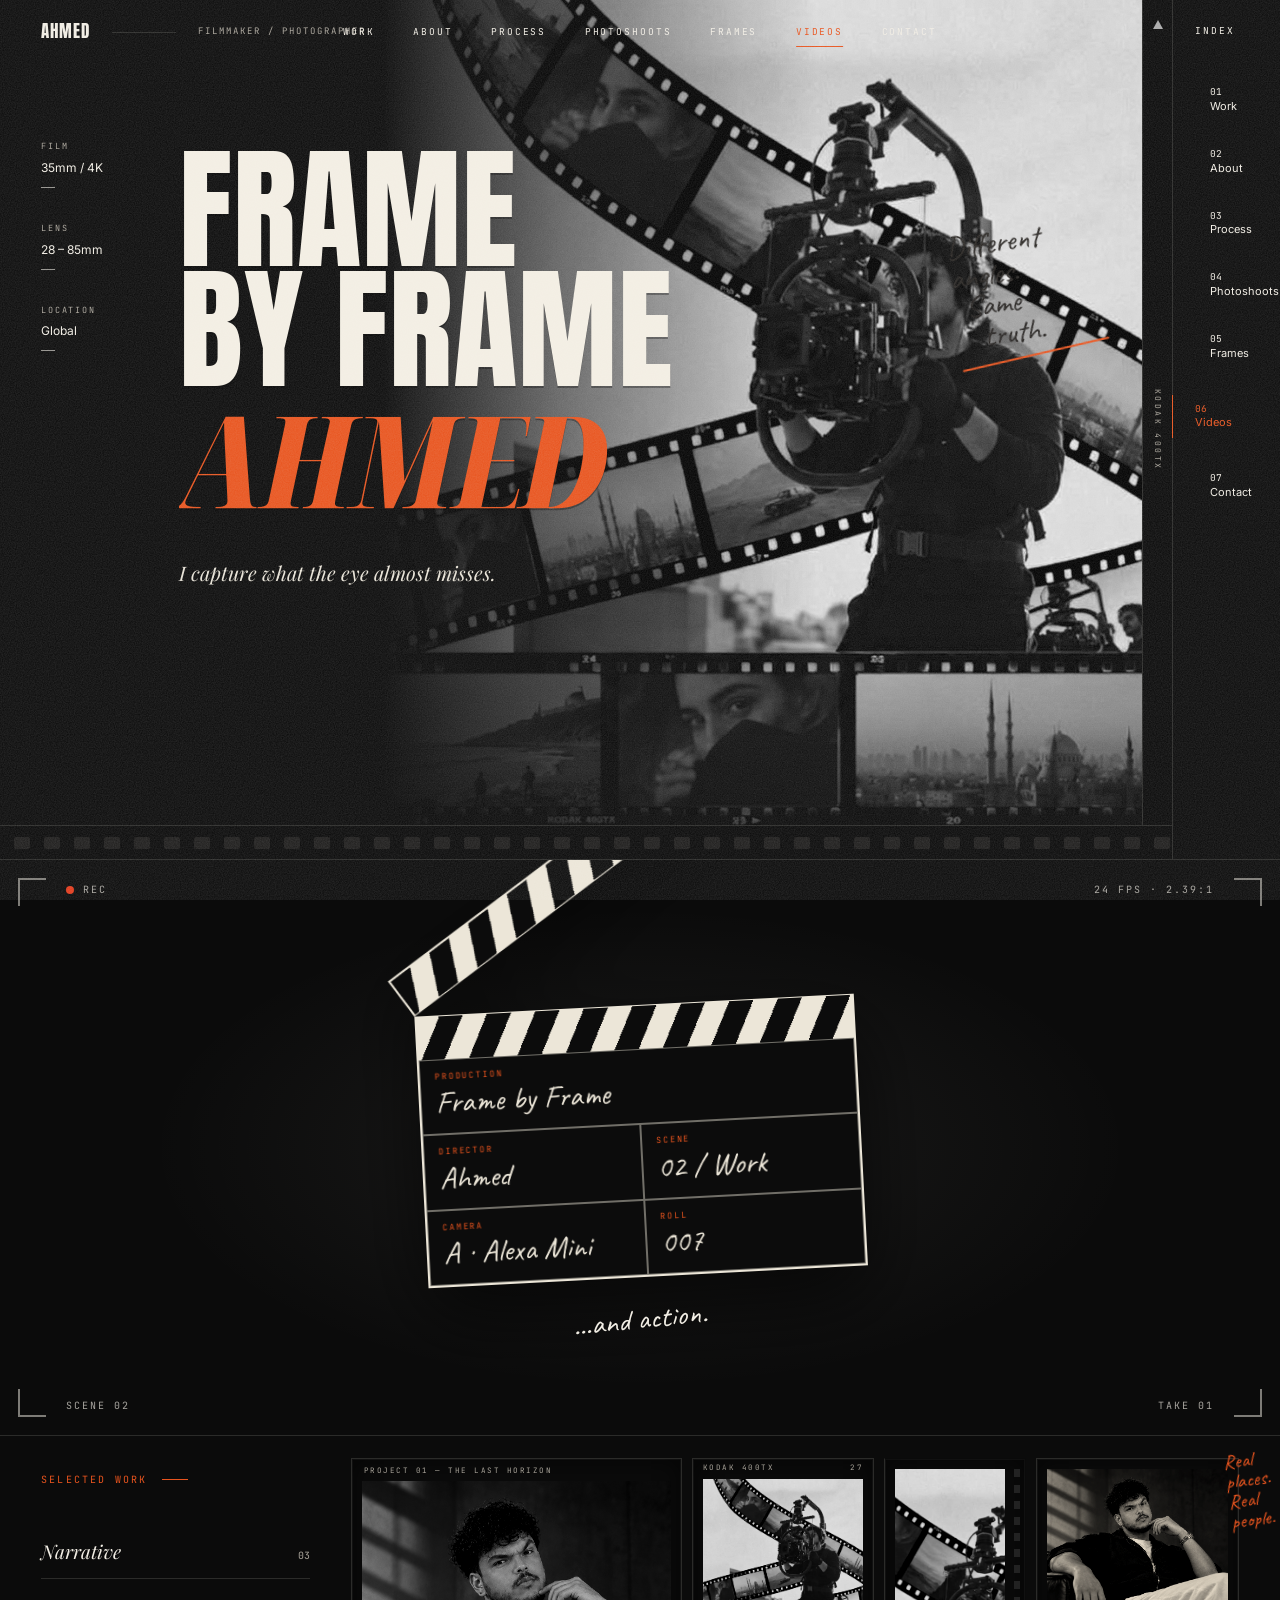
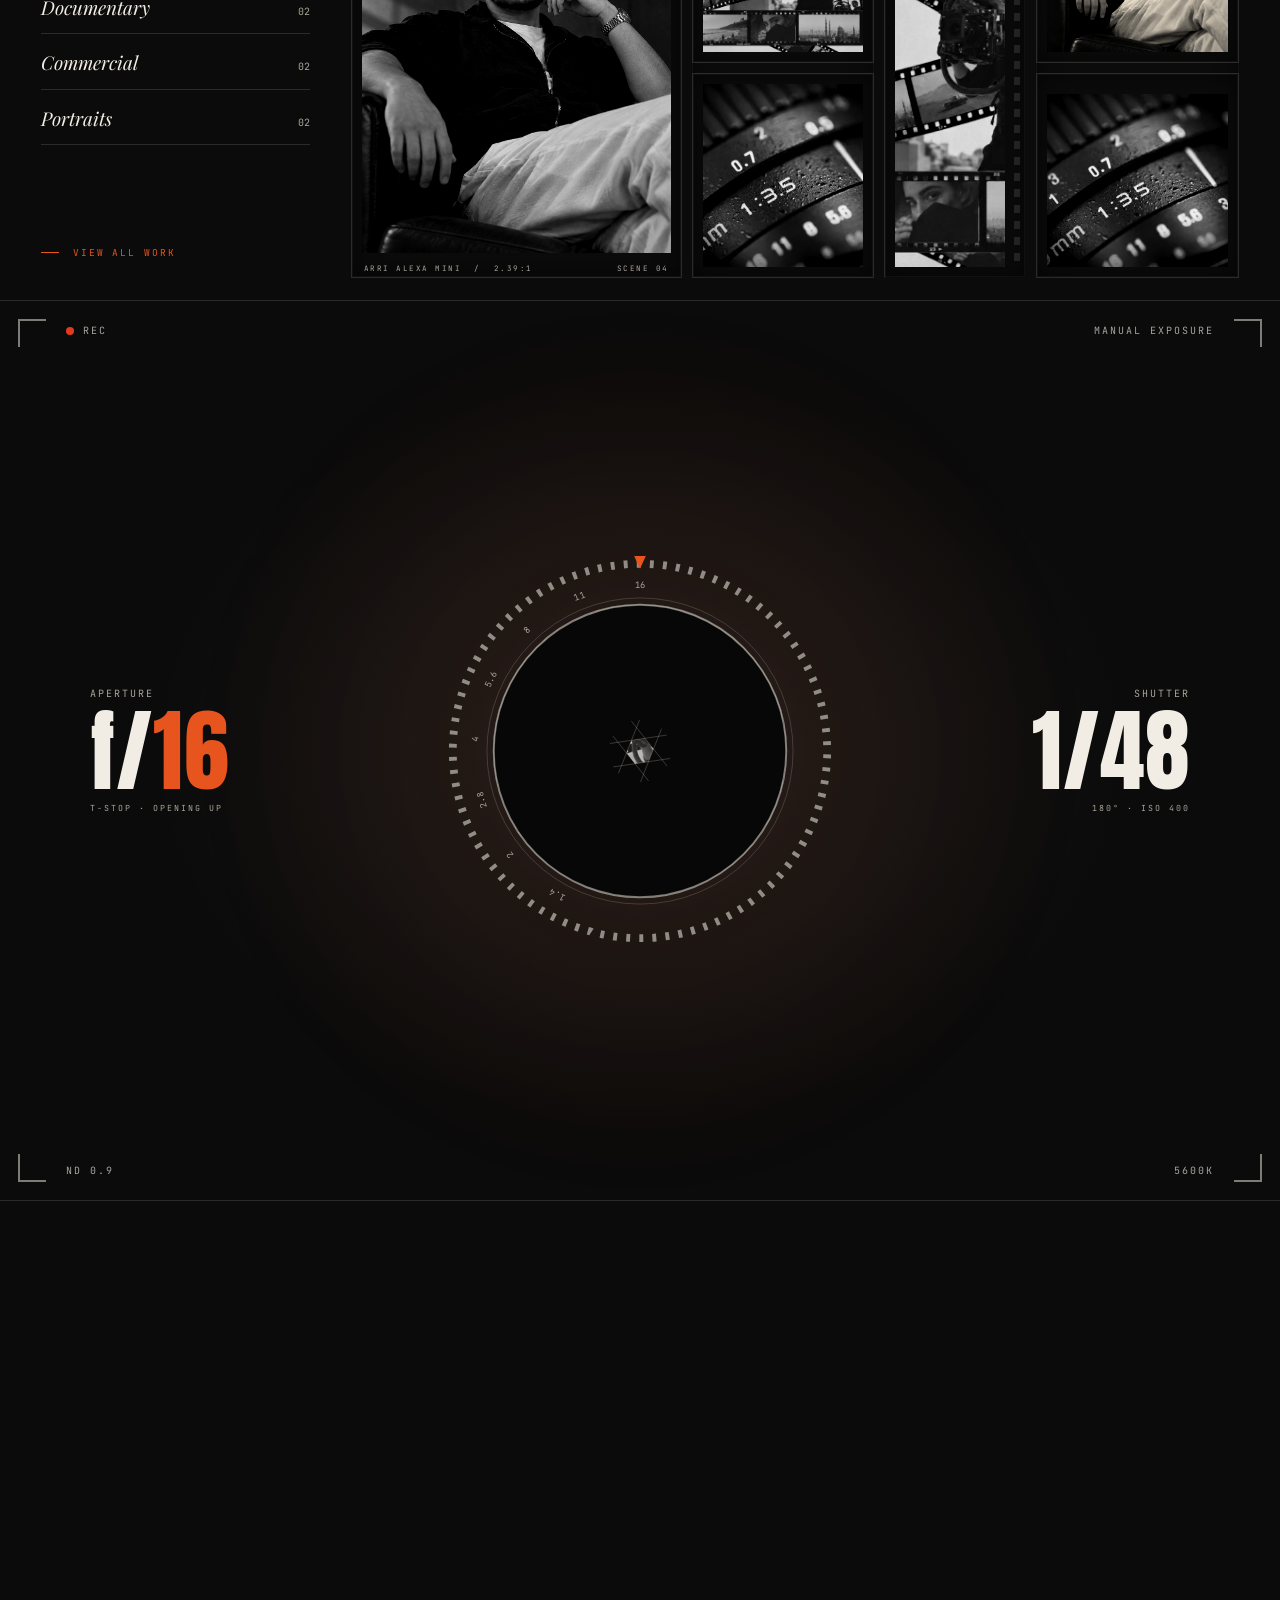
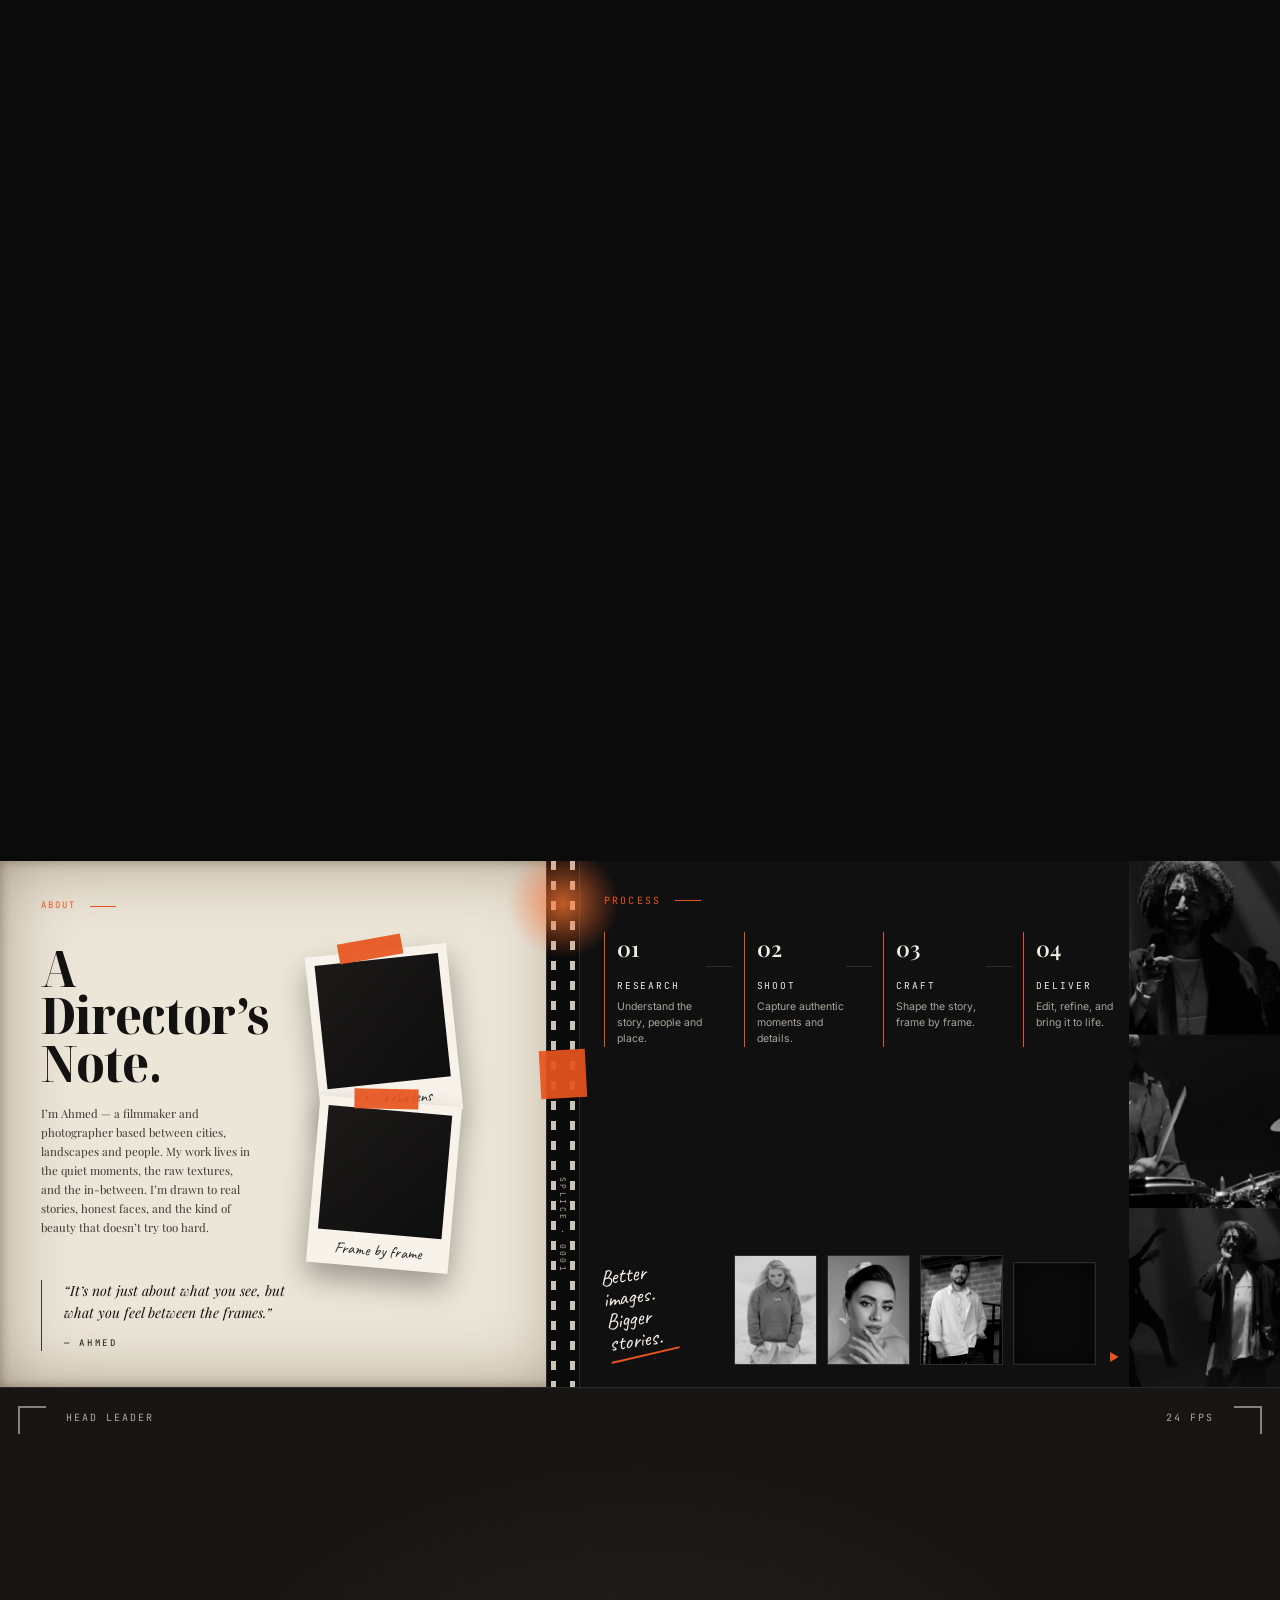
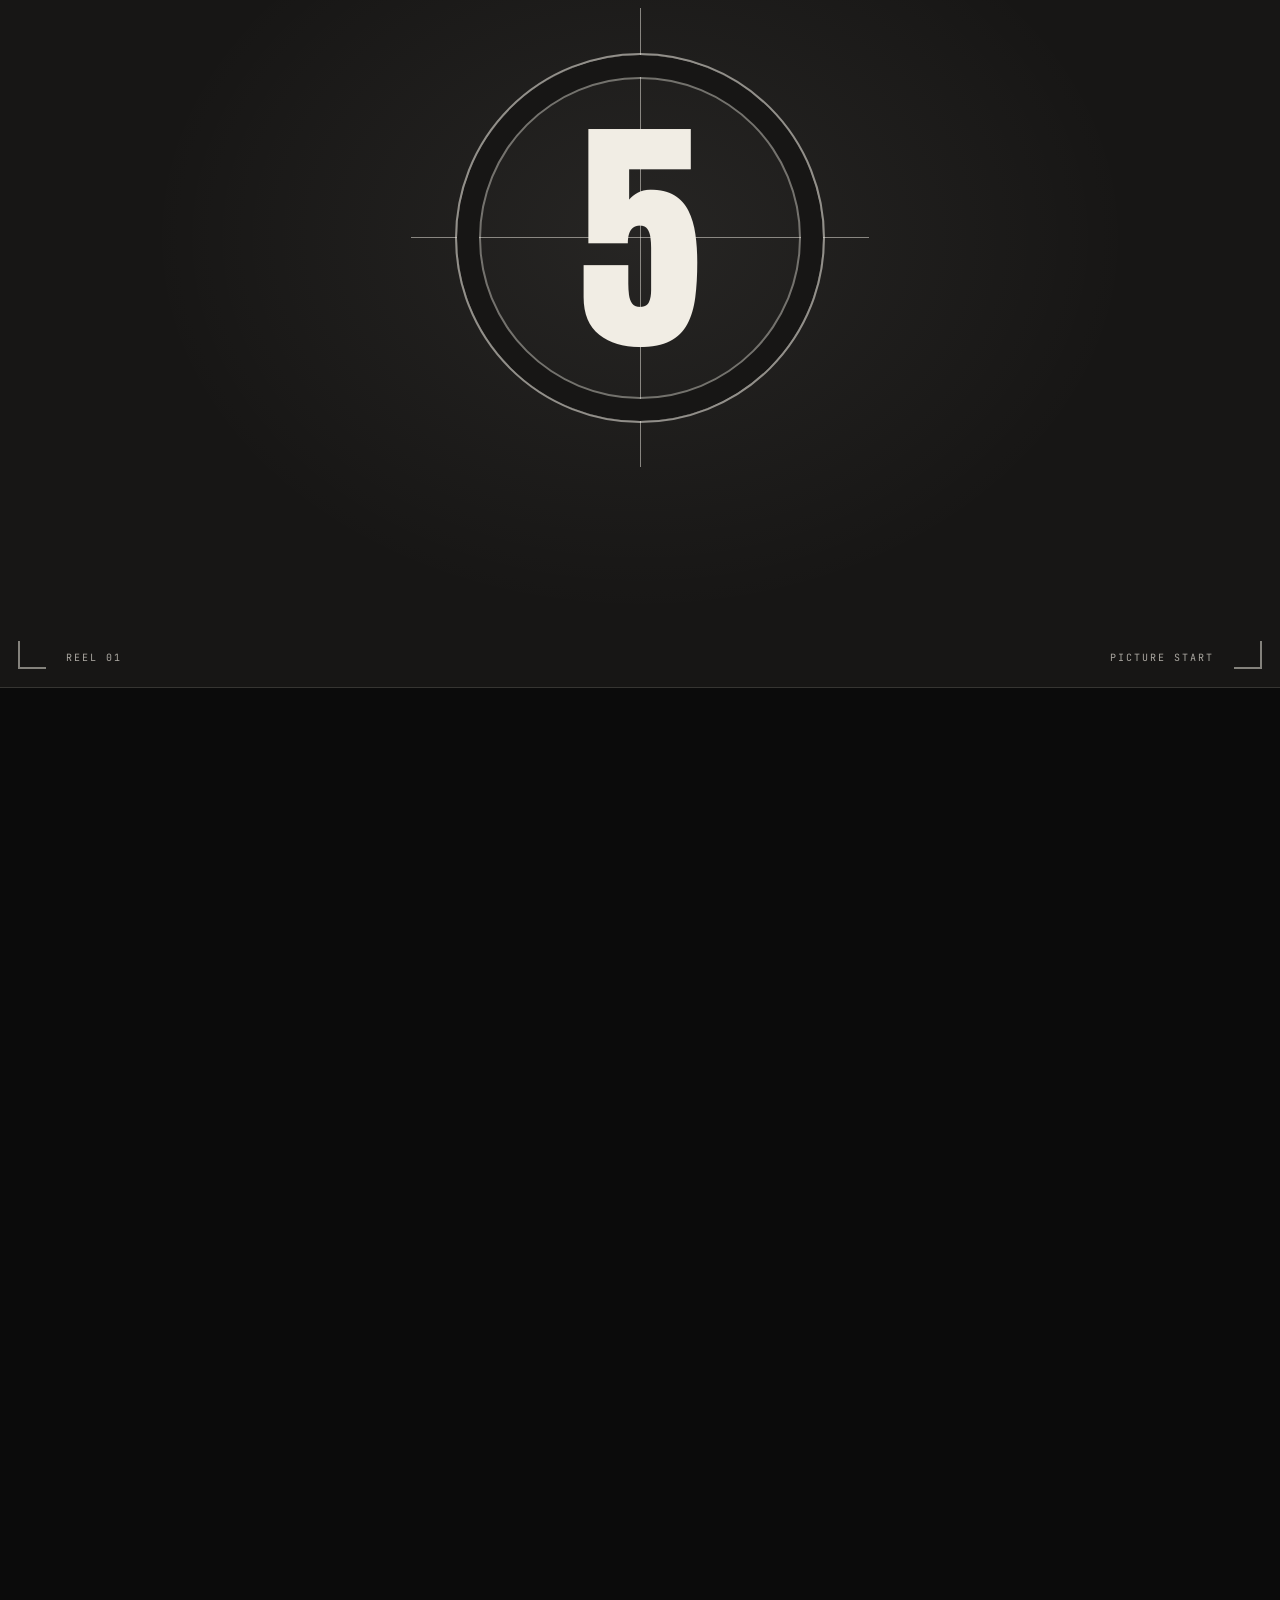
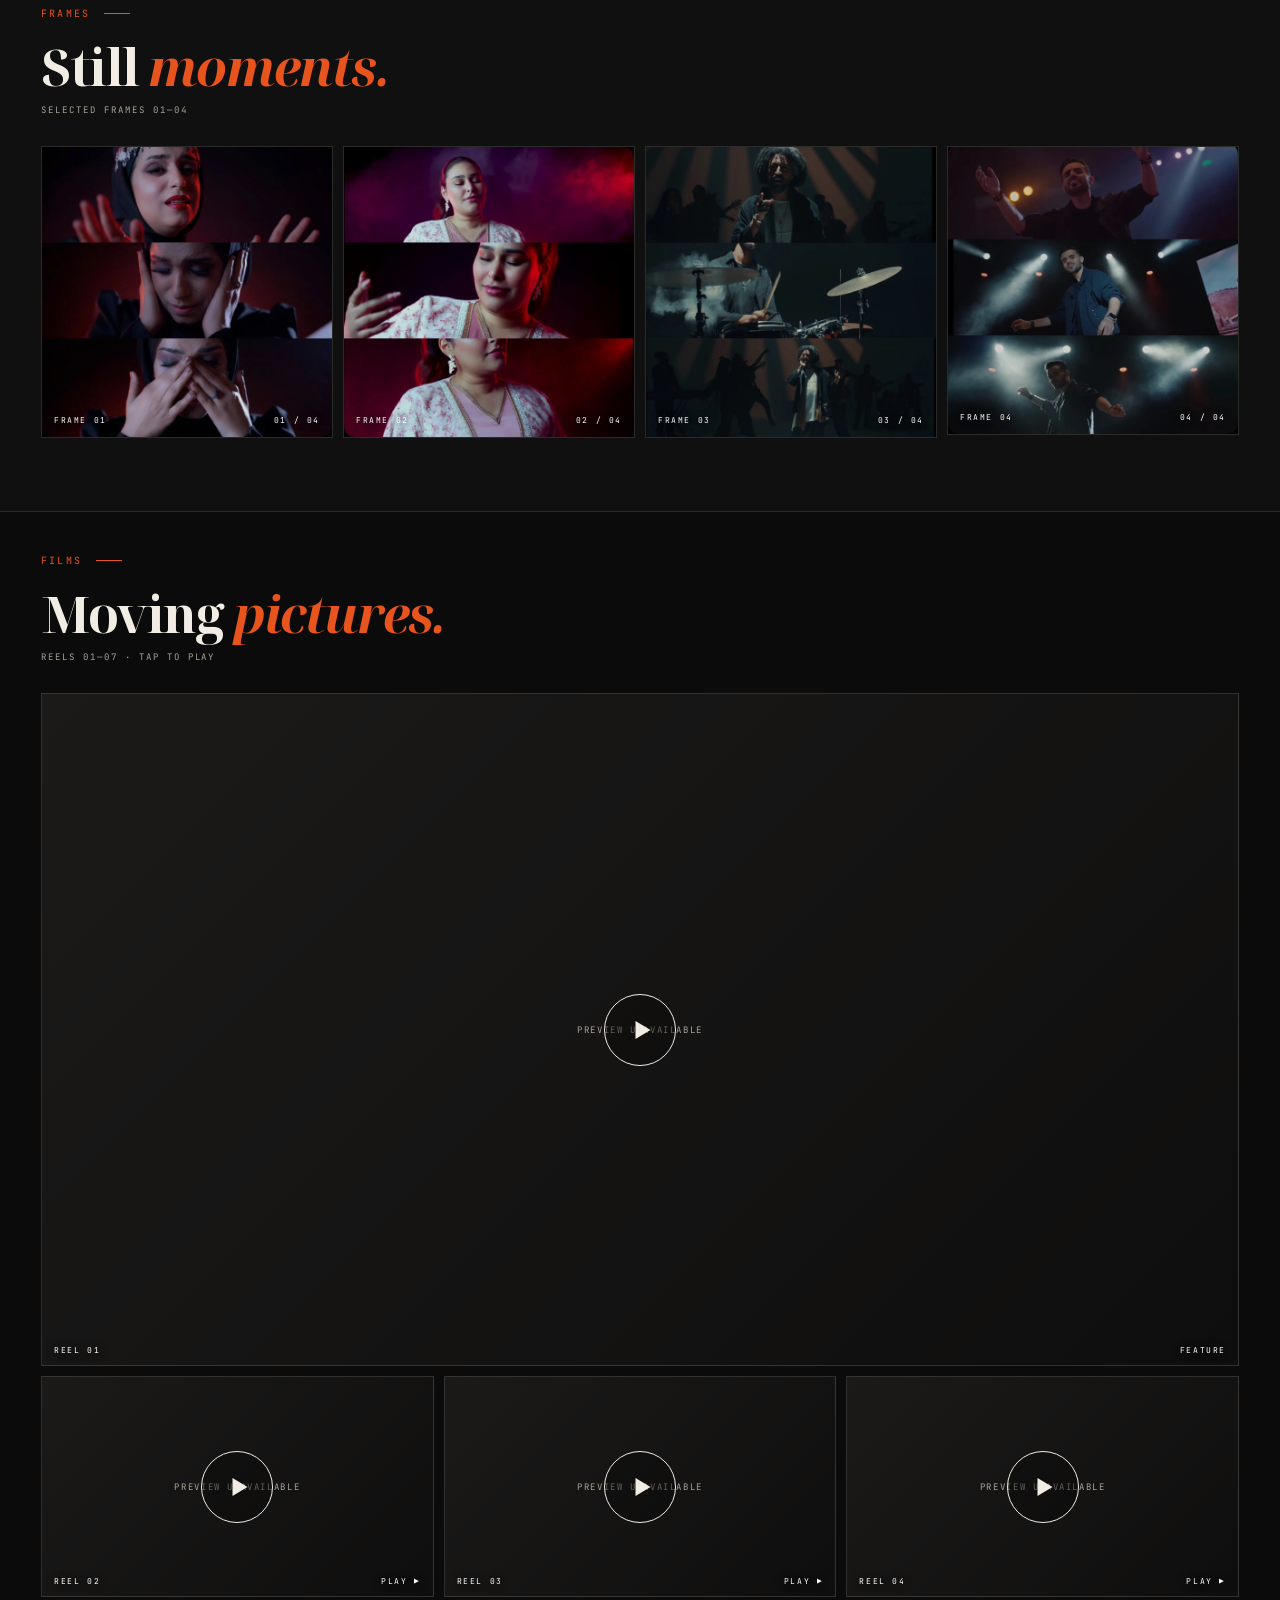
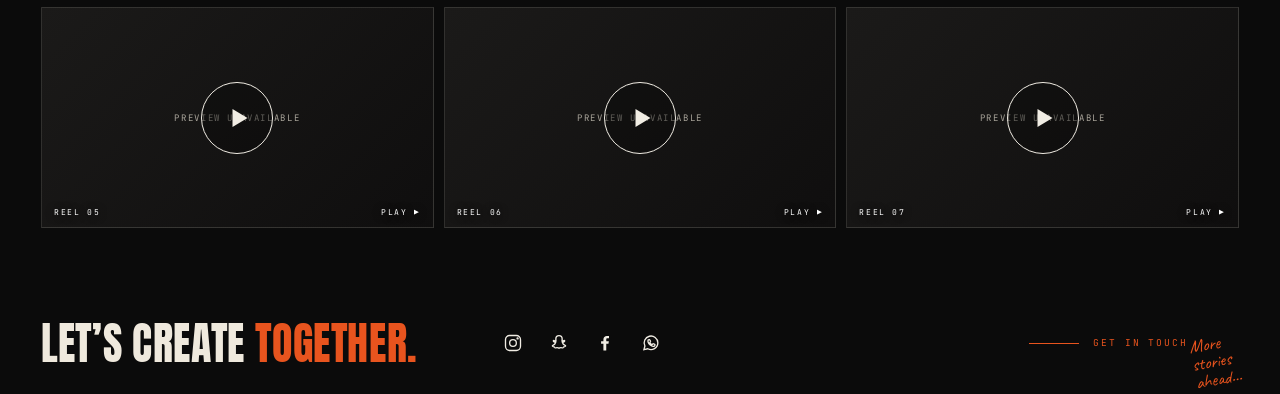
==== commit 46268daa: "update ahmed" ====
--- a/index.html
+++ b/index.html
@@ -32,10 +32,13 @@
   --f-mono:"JetBrains Mono",ui-monospace,monospace;
   --f-hand:"Caveat","Segoe Script",cursive;
   --pad:clamp(18px,3.2vw,48px);
-}
+  --stage-vh:1vh;
+}
+@supports (height:1svh){:root{--stage-vh:1svh}}
 *{box-sizing:border-box;margin:0;padding:0}
-html{scroll-behavior:smooth;-webkit-text-size-adjust:100%}
-body{background:var(--bg);color:var(--text);font-family:var(--f-body);line-height:1.5;overflow-x:hidden;-webkit-font-smoothing:antialiased}
+html{overflow-x:hidden;scroll-behavior:smooth;-webkit-text-size-adjust:100%}
+@supports (overflow-x:clip){html{overflow-x:clip}}
+body{background:var(--bg);color:var(--text);font-family:var(--f-body);line-height:1.5;-webkit-font-smoothing:antialiased}
 img{display:block;max-width:100%}
 a{color:inherit;text-decoration:none}
 ul{list-style:none}
@@ -663,7 +666,7 @@
 
 @media (max-width:980px){
   /* hero: text first, then the photo at its full natural ratio (no crop) */
-  .hero{display:flex;flex-direction:column;min-height:0;z-index:30}
+  .hero{display:flex;flex-direction:column;min-height:0;z-index:30;overflow:visible}
   .hero-main{padding:112px var(--pad) 26px}
   .hero-img{position:relative;left:auto;right:auto;top:auto;bottom:auto;width:100%;height:auto;order:2;flex:none}
   .hero-img:not(.loaded){aspect-ratio:4/5}
@@ -690,10 +693,12 @@
   .ph img{transition:none}
   .frame:hover .ph img,.photoshoot-card:hover img,.frame-still:hover img,.vid:hover img{transform:none}
 
-  /* the pinned "open the portfolio" trick relies on 100vh math that breaks with mobile toolbars: use normal flow */
+  /* Keep pinned scenes stable while mobile browser bars expand and collapse. */
   .photoshoots{margin-top:0;clip-path:none;transition:none}
-  .leader-pin{height:210vh}
-  .pin{height:190vh}
+  .leader-pin{height:calc(var(--stage-vh,1vh)*210)}
+  .leader-pin>.leader{position:sticky;top:0;height:calc(var(--stage-vh,1vh)*100);min-height:0}
+  .pin{height:calc(var(--stage-vh,1vh)*190)}
+  .pin>.iris{position:sticky;top:0;height:calc(var(--stage-vh,1vh)*100);min-height:0}
 
   .frame-gallery-grid{columns:2}
   .cta-note{position:static;grid-column:1/-1}
@@ -1091,10 +1096,22 @@
 
 /* mobile menu */
 const burger=document.getElementById('burger'),nav=document.getElementById('nav');
+const closeMenu=()=>{
+  nav.classList.remove('open');
+  burger.classList.remove('open');
+  burger.setAttribute('aria-expanded','false');
+  document.body.style.overflow='';
+};
 burger.addEventListener('click',()=>{
   const o=nav.classList.toggle('open');burger.classList.toggle('open',o);burger.setAttribute('aria-expanded',o);document.body.style.overflow=o?'hidden':'';
 });
-nav.querySelectorAll('a').forEach(a=>a.addEventListener('click',()=>{nav.classList.remove('open');burger.classList.remove('open');document.body.style.overflow=''}));
+nav.querySelectorAll('a').forEach(a=>a.addEventListener('click',closeMenu));
+document.addEventListener('keydown',event=>{
+  if(event.key==='Escape'&&nav.classList.contains('open')){
+    closeMenu();
+    burger.focus();
+  }
+});
 
 /* reveal */
 const io=new IntersectionObserver(es=>es.forEach(e=>{if(e.isIntersecting){e.target.classList.add('in');io.unobserve(e.target)}}),{threshold:.12});
@@ -1205,13 +1222,13 @@
 
   /* layout is measured once (and on resize) — the scroll handler never reads layout */
   const M=new Map();
-  const measure=()=>{const y=scrollY;jobs.forEach(j=>{const r=j.t.getBoundingClientRect();M.set(j.t,{top:r.top+y,h:r.height})})};
+  const measure=()=>{const y=scrollY;jobs.forEach(j=>{const r=j.t.getBoundingClientRect(),stage=j.pin&&j.t.firstElementChild;M.set(j.t,{top:r.top+y,h:r.height,stageH:stage?stage.getBoundingClientRect().height:0})})};
   let tk=false;
   const upd=()=>{
     tk=false;const y=scrollY,H=innerHeight;
     for(const j of jobs){
       const m=M.get(j.t);
-      const p=j.pin?clamp((y-m.top)/Math.max(1,m.h-H)):clamp((H-(m.top-y))/(H+m.h));
+      const p=j.pin?clamp((y-m.top)/Math.max(1,m.h-m.stageH)):clamp((H-(m.top-y))/(H+m.h));
       if(p!==j.last&&(j.last<0||Math.abs(p-j.last)>=.0004||p===0||p===1)){j.last=p;j.f(p)}
     }
   };
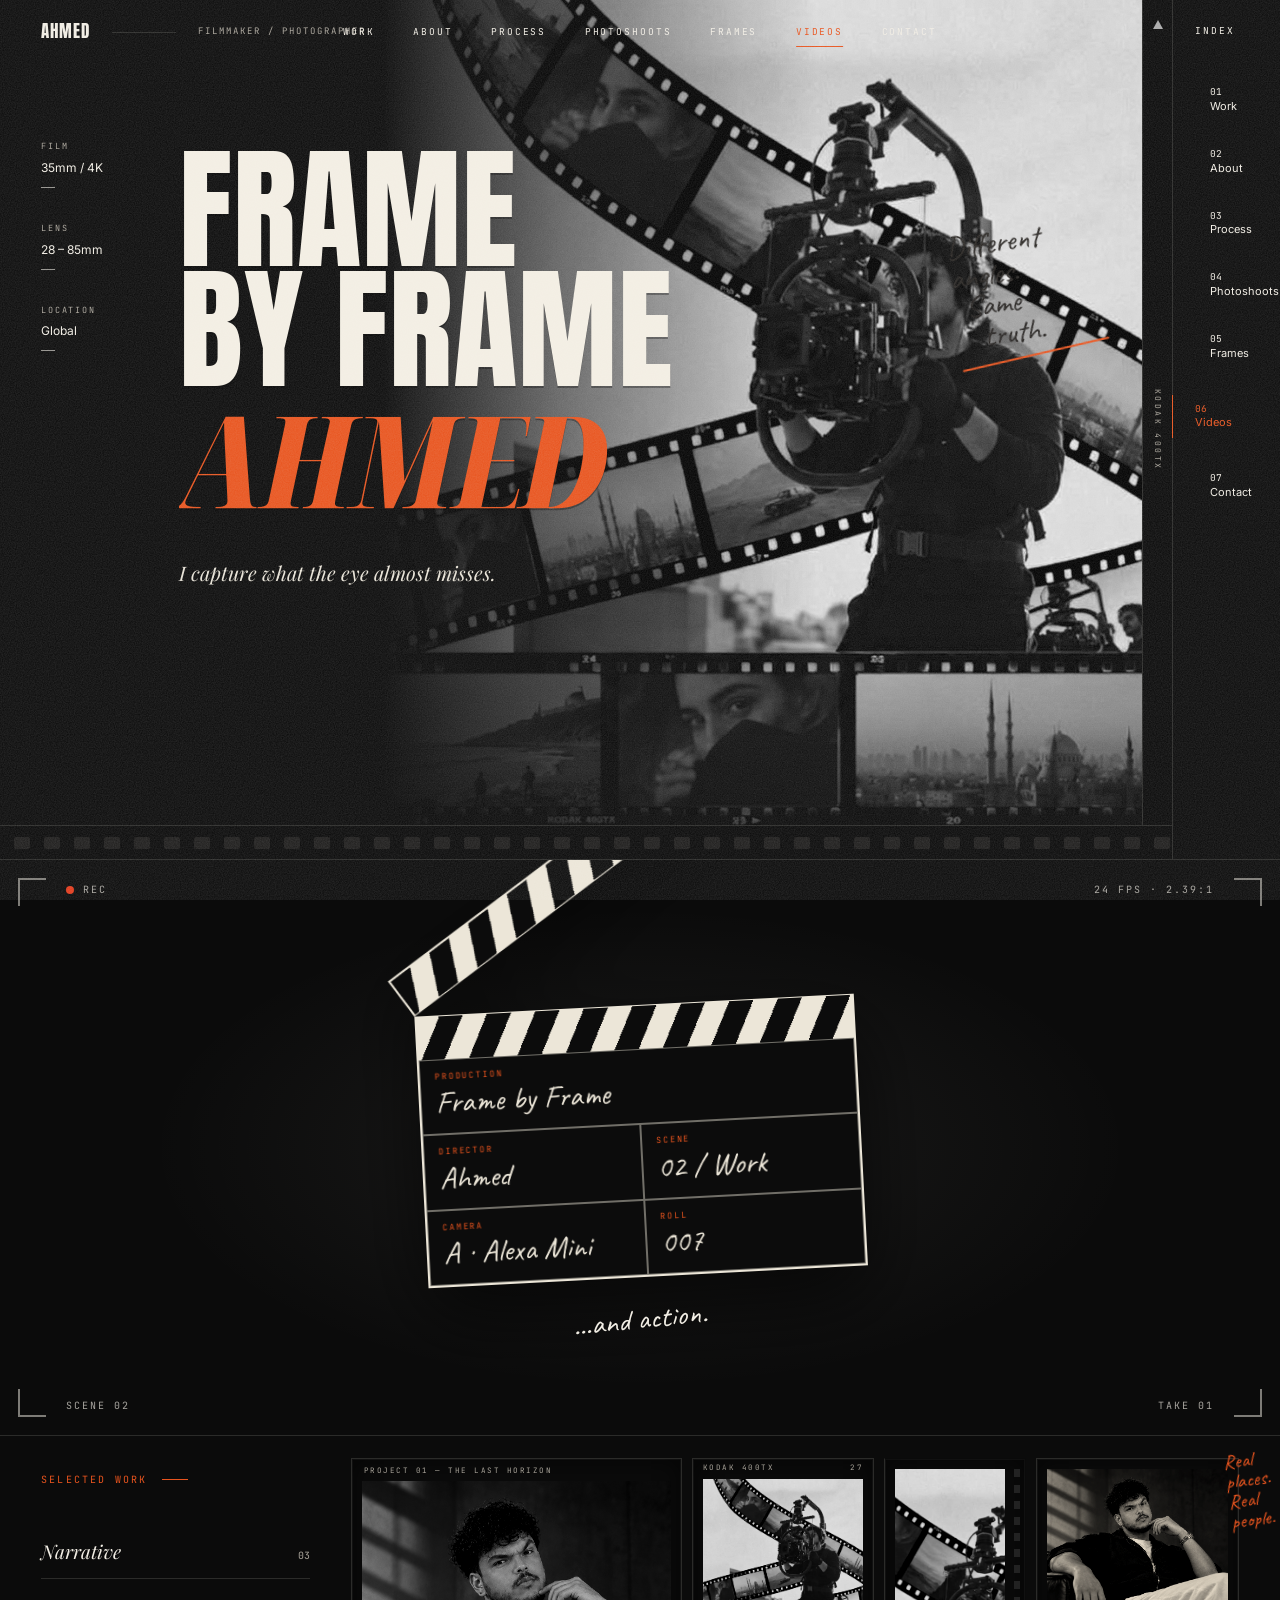
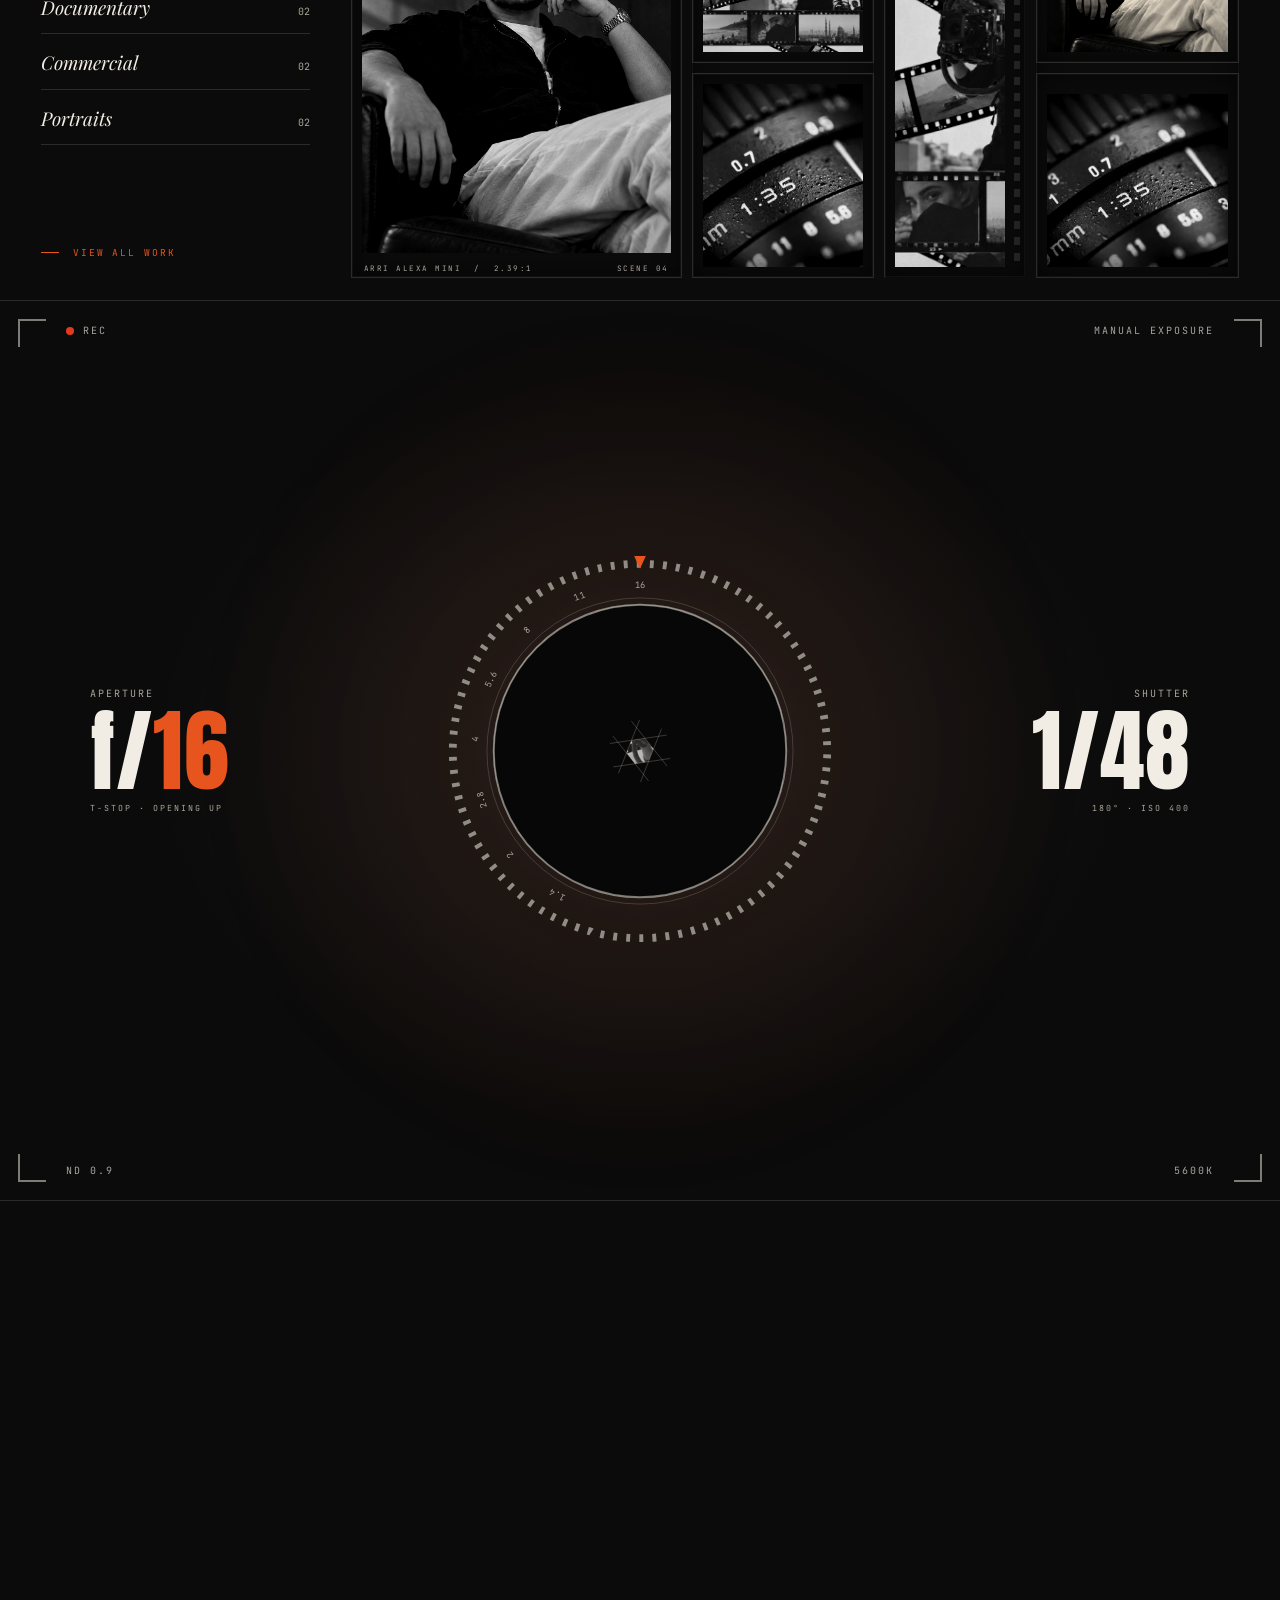
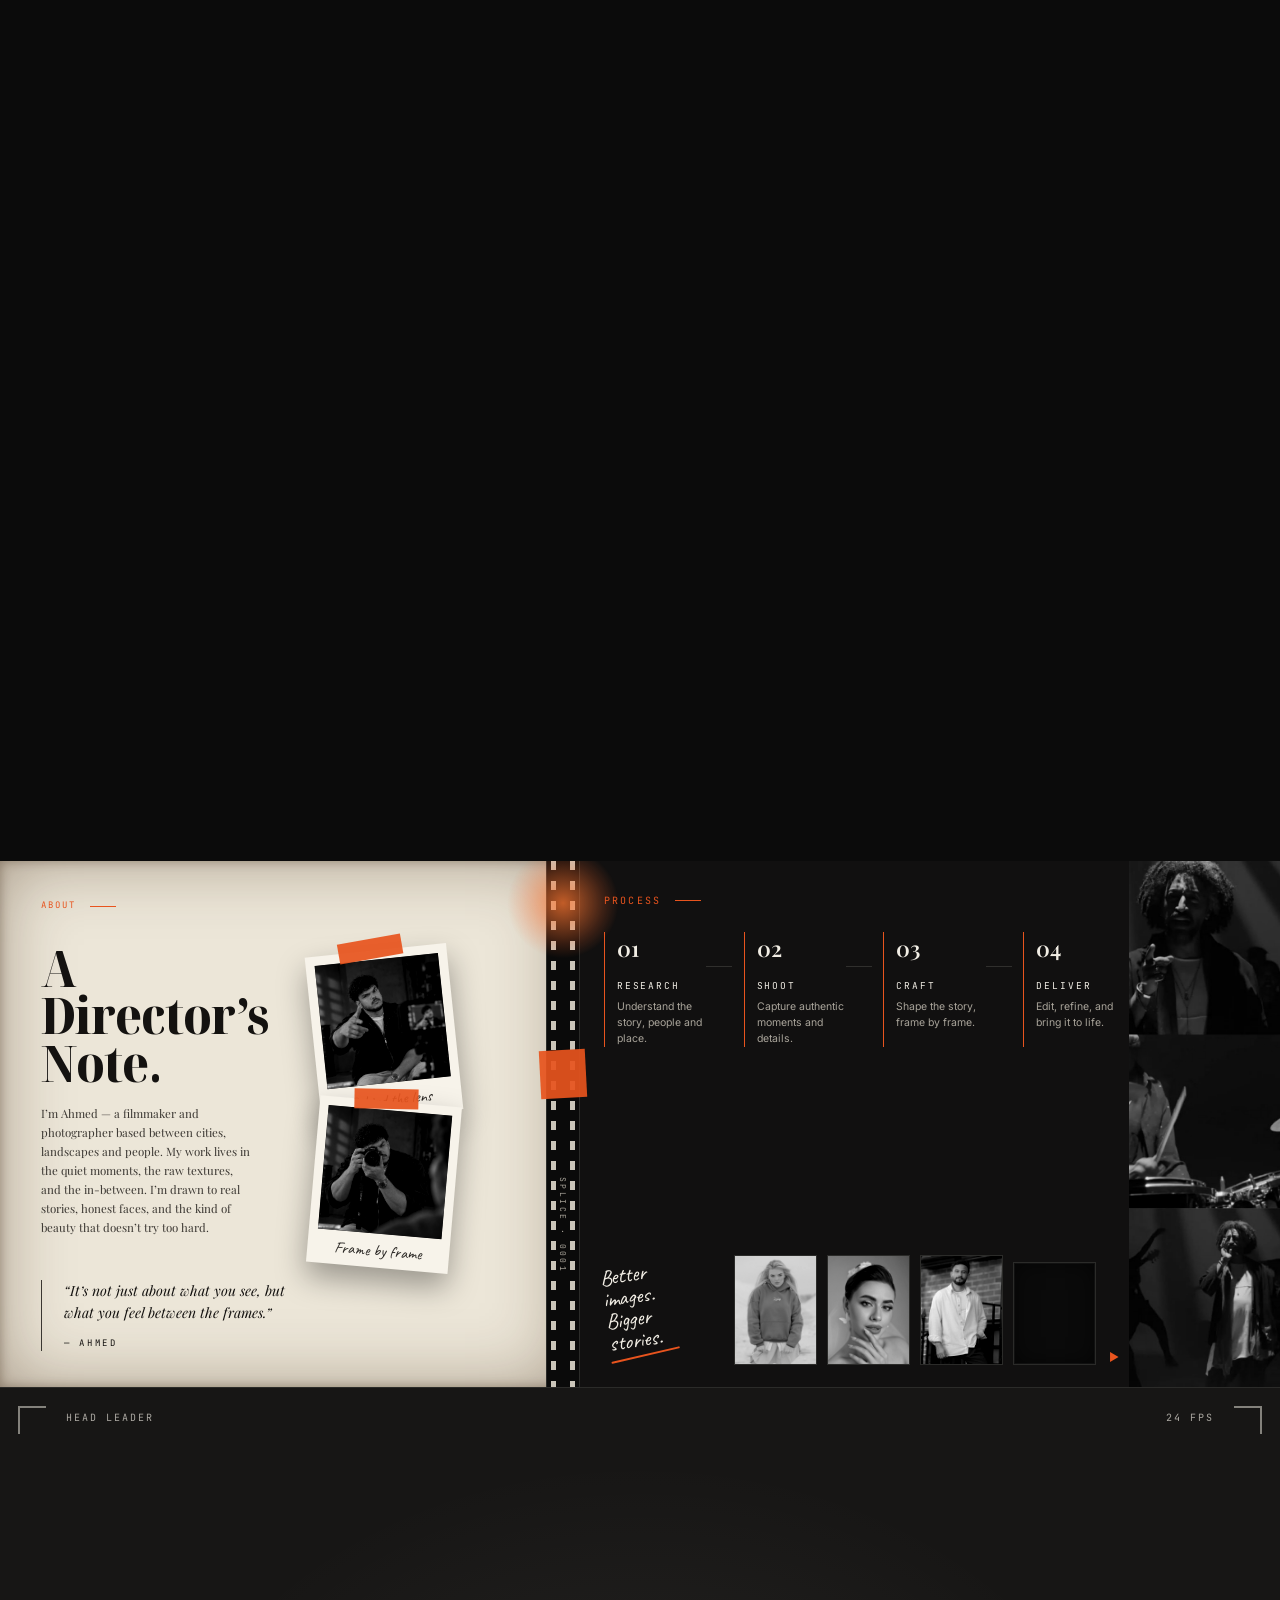
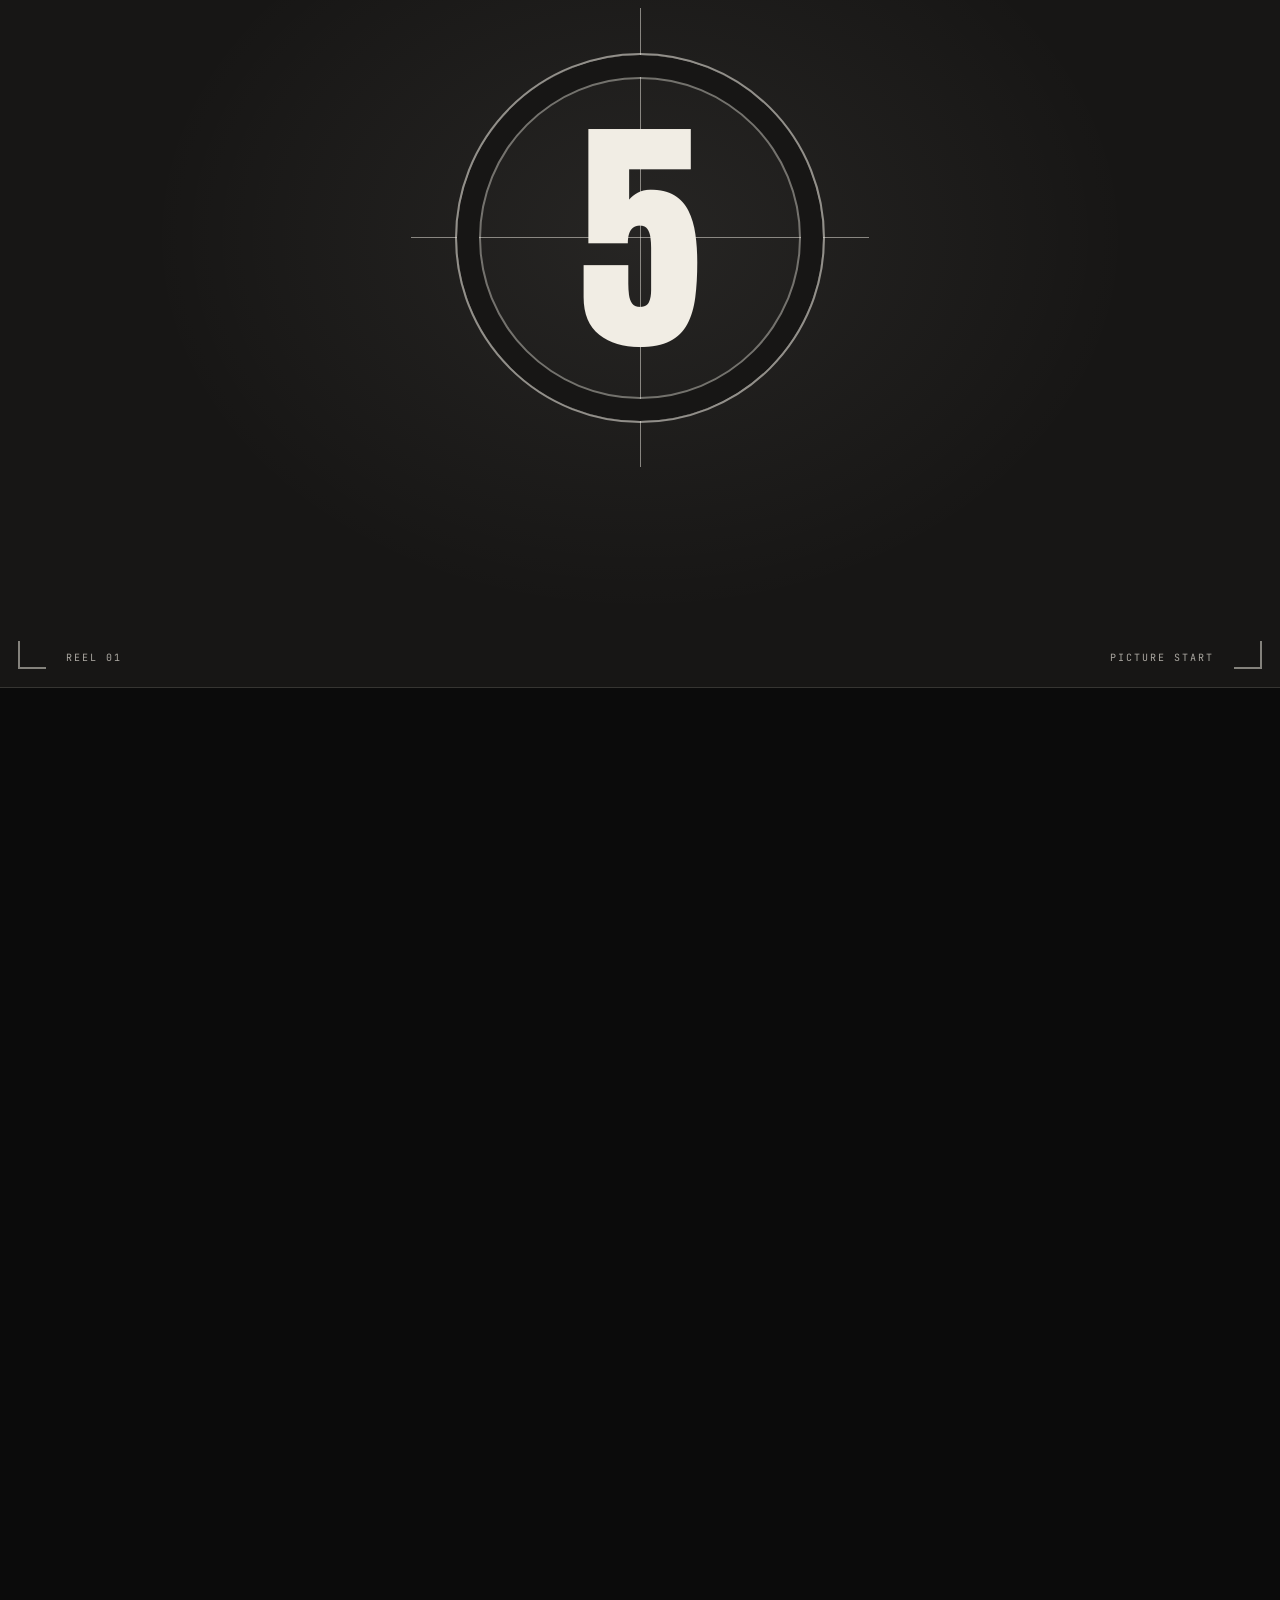
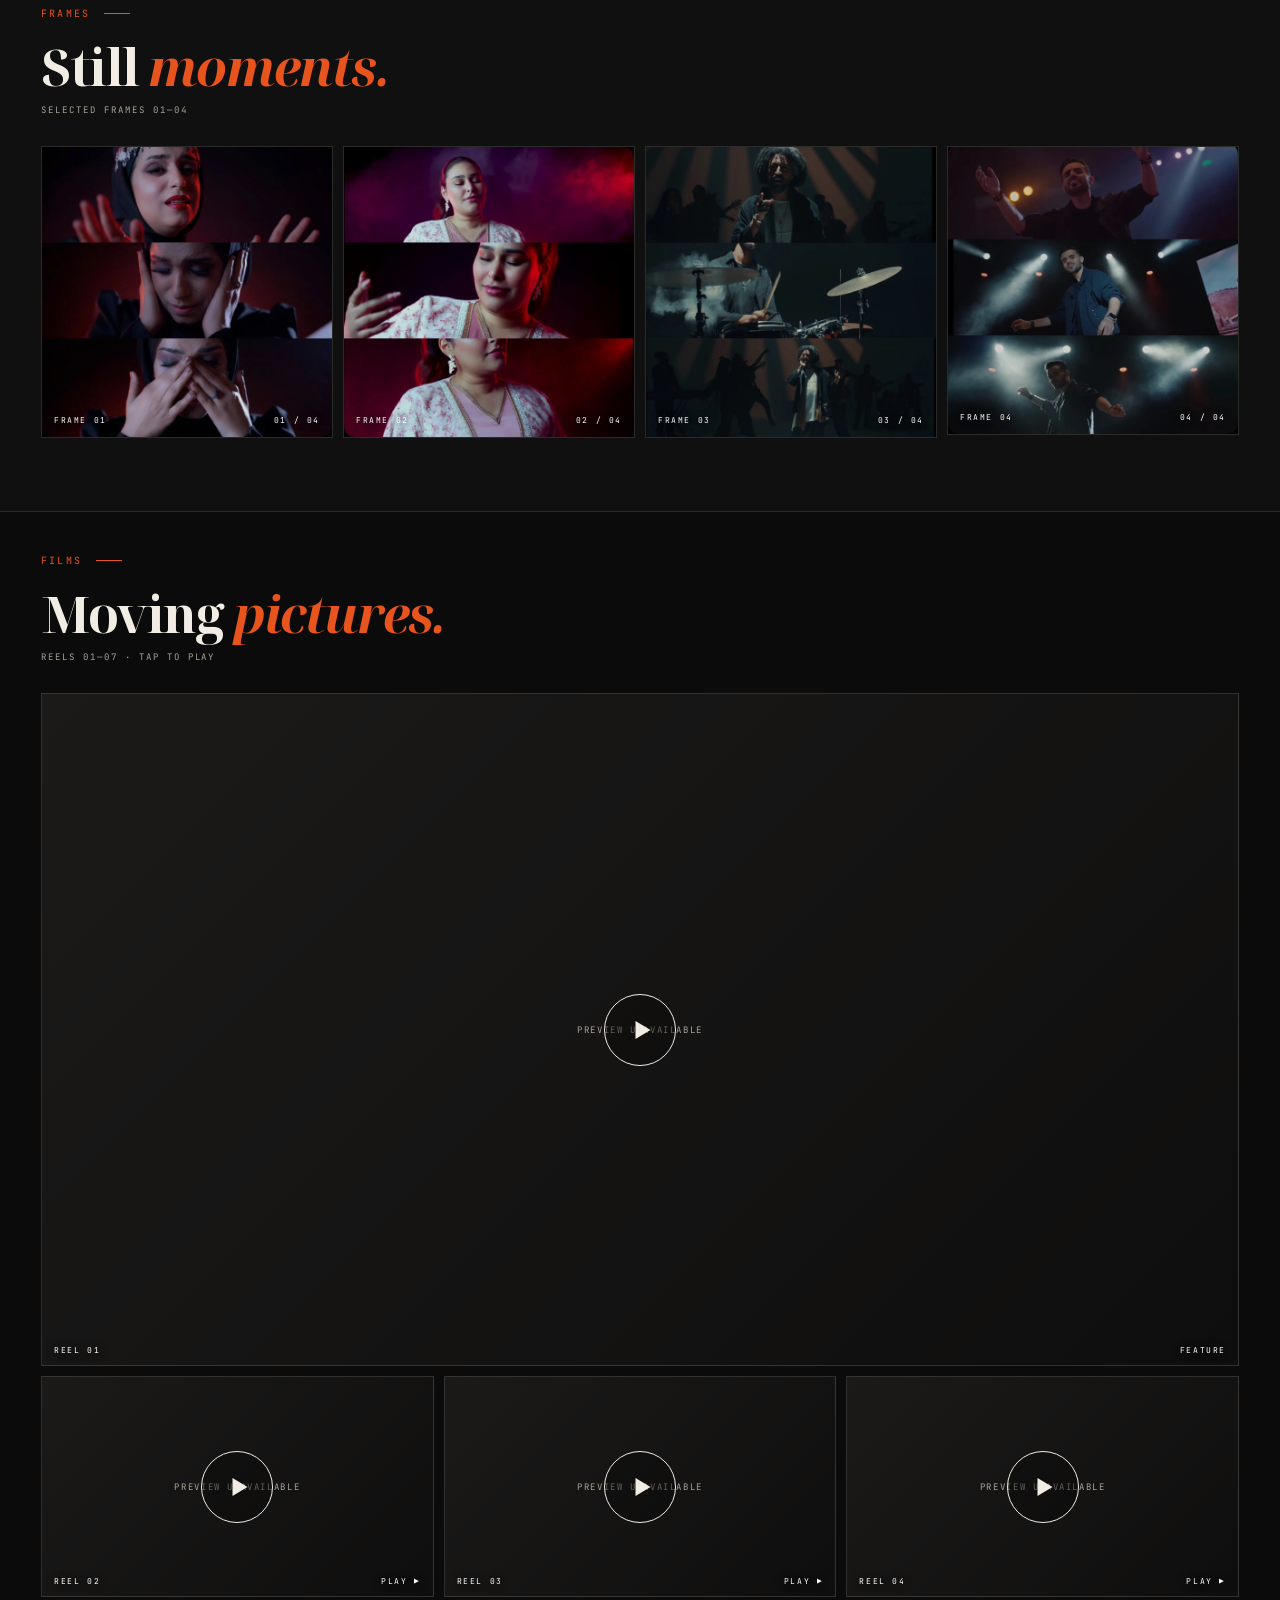
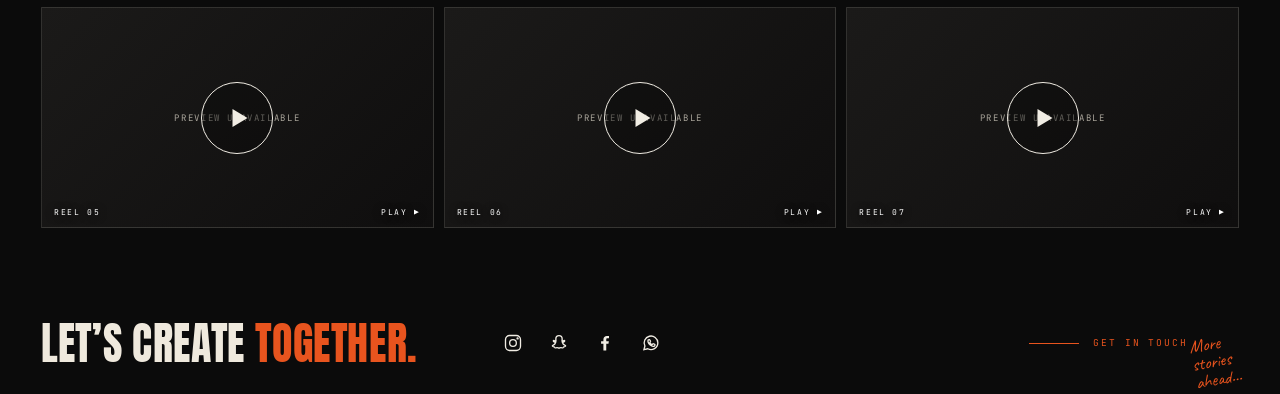
==== commit 1216397a: "update" ====
--- a/index.html
+++ b/index.html
@@ -362,13 +362,8 @@
 
 /* typewriter headline + pull-down name */
 .hero-title .ch{position:relative;opacity:0}
-.hero-title .ch::after{content:"";position:absolute;right:-.045em;top:.14em;width:.05em;height:.72em;background:var(--accent);opacity:0}
 html.go .hero-title .ch{animation:typeIn 0s var(--d) forwards}
-html.go .hero-title .ch::after{animation:caretOn .085s var(--d) steps(1) forwards}
-html.go .hero-title .ch.last::after{animation:caretEnd 2.2s var(--d) steps(1) forwards}
 @keyframes typeIn{to{opacity:1}}
-@keyframes caretOn{0%{opacity:1}99%{opacity:1}100%{opacity:0}}
-@keyframes caretEnd{0%,24%{opacity:1}25%,49%{opacity:0}50%,74%{opacity:1}75%,100%{opacity:0}}
 .hero-title .pull{display:block;overflow:hidden;padding:.04em .25em .1em 0;margin-top:.02em}
 .hero-title .pull em{margin-top:0;transform:translateY(-115%)}
 html.go .hero-title .pull em{animation:pullDown .95s 2.12s cubic-bezier(.3,.9,.3,1) forwards}
@@ -376,7 +371,7 @@
 html.go .hero-main{animation:none}
 html.go .hero-sub{animation:fadeUp .8s 2.82s ease-out both}
 html:not(.go) .hero-sub{opacity:0}
-@media (prefers-reduced-motion:reduce){.hero-title .ch{opacity:1!important;animation:none!important}.hero-title .ch::after{display:none}.hero-title .pull em{transform:none!important;animation:none!important}html:not(.go) .hero-sub{opacity:1}}
+@media (prefers-reduced-motion:reduce){.hero-title .ch{opacity:1!important;animation:none!important}.hero-title .pull em{transform:none!important;animation:none!important}html:not(.go) .hero-sub{opacity:1}}
 @media (prefers-reduced-motion:reduce){#intro{display:none!important}html.go .hero-img,html.go .hero-img img,html.go .hero-main,html.go .topbar,html.go .meta,html.go .index,html.go .film-strip,html.go .film-edge,html.go .hero-note{animation:none!important}}
 
 /* =========================================================
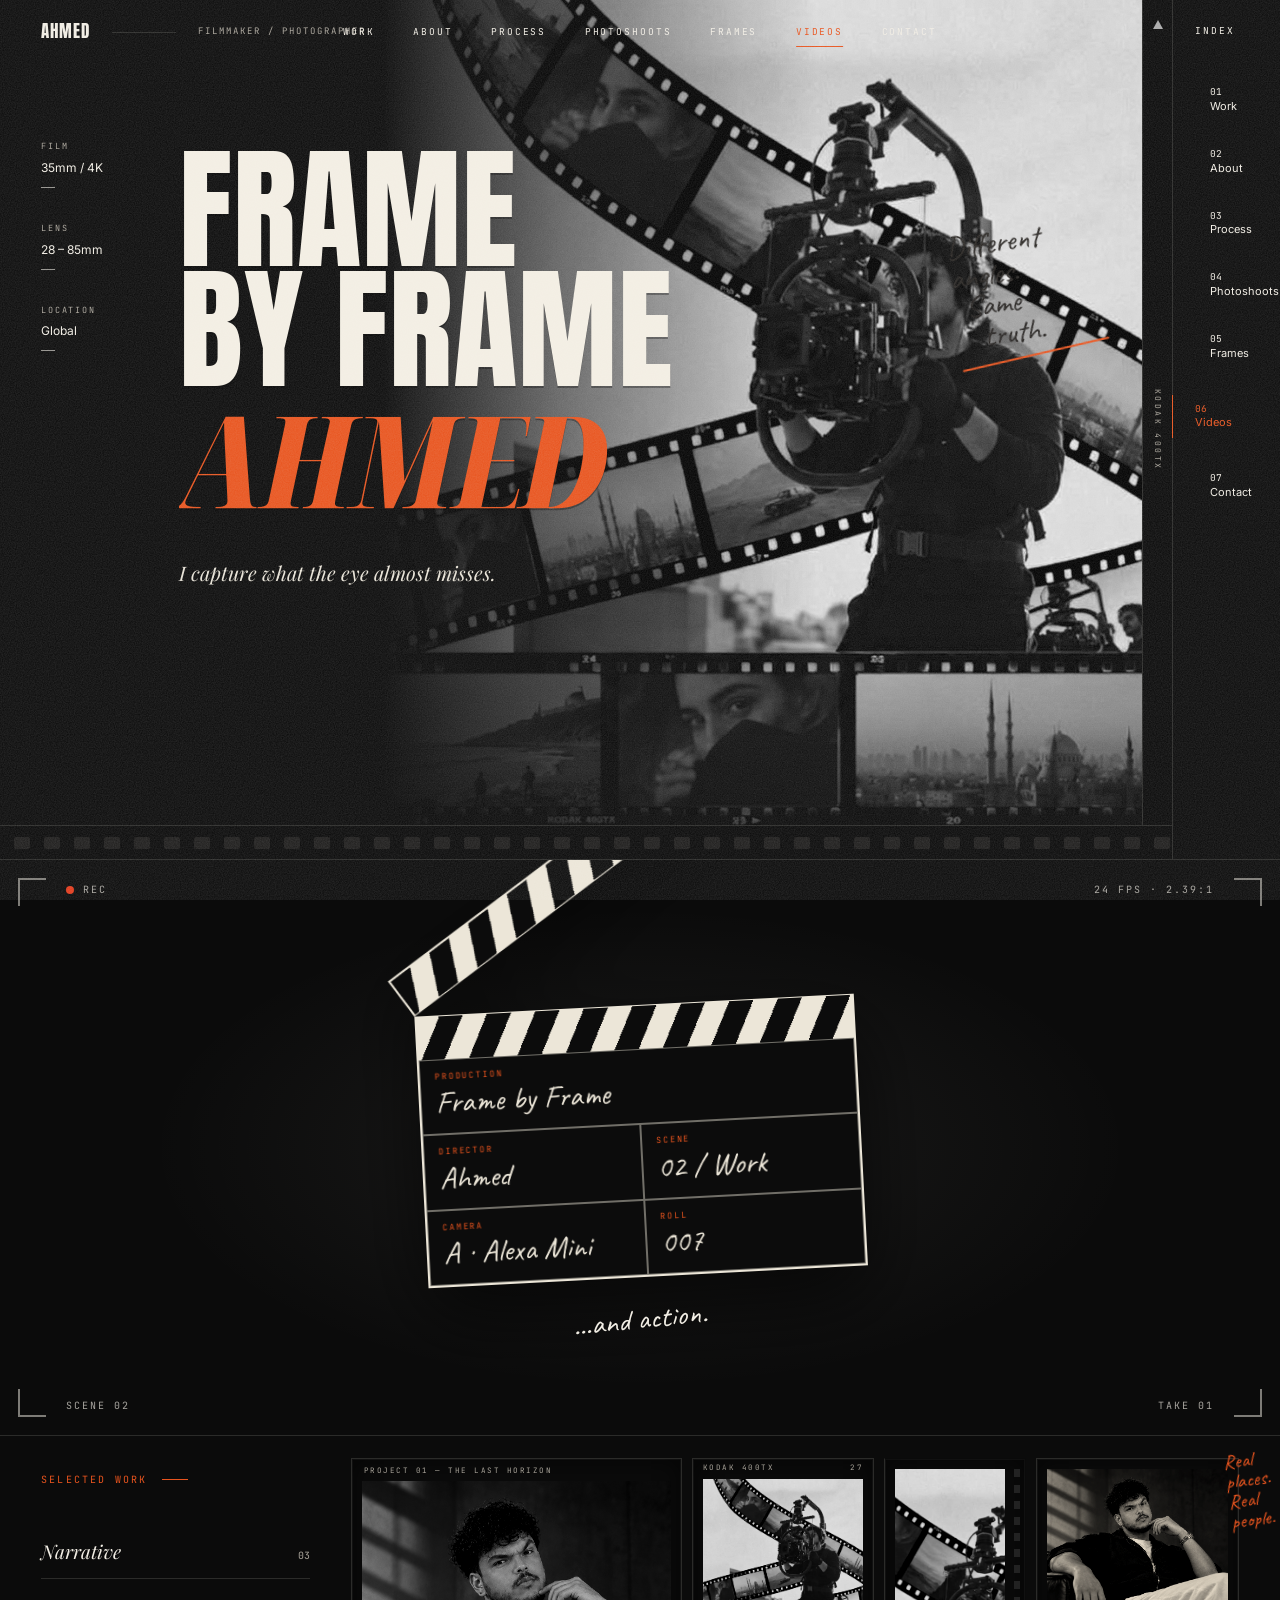
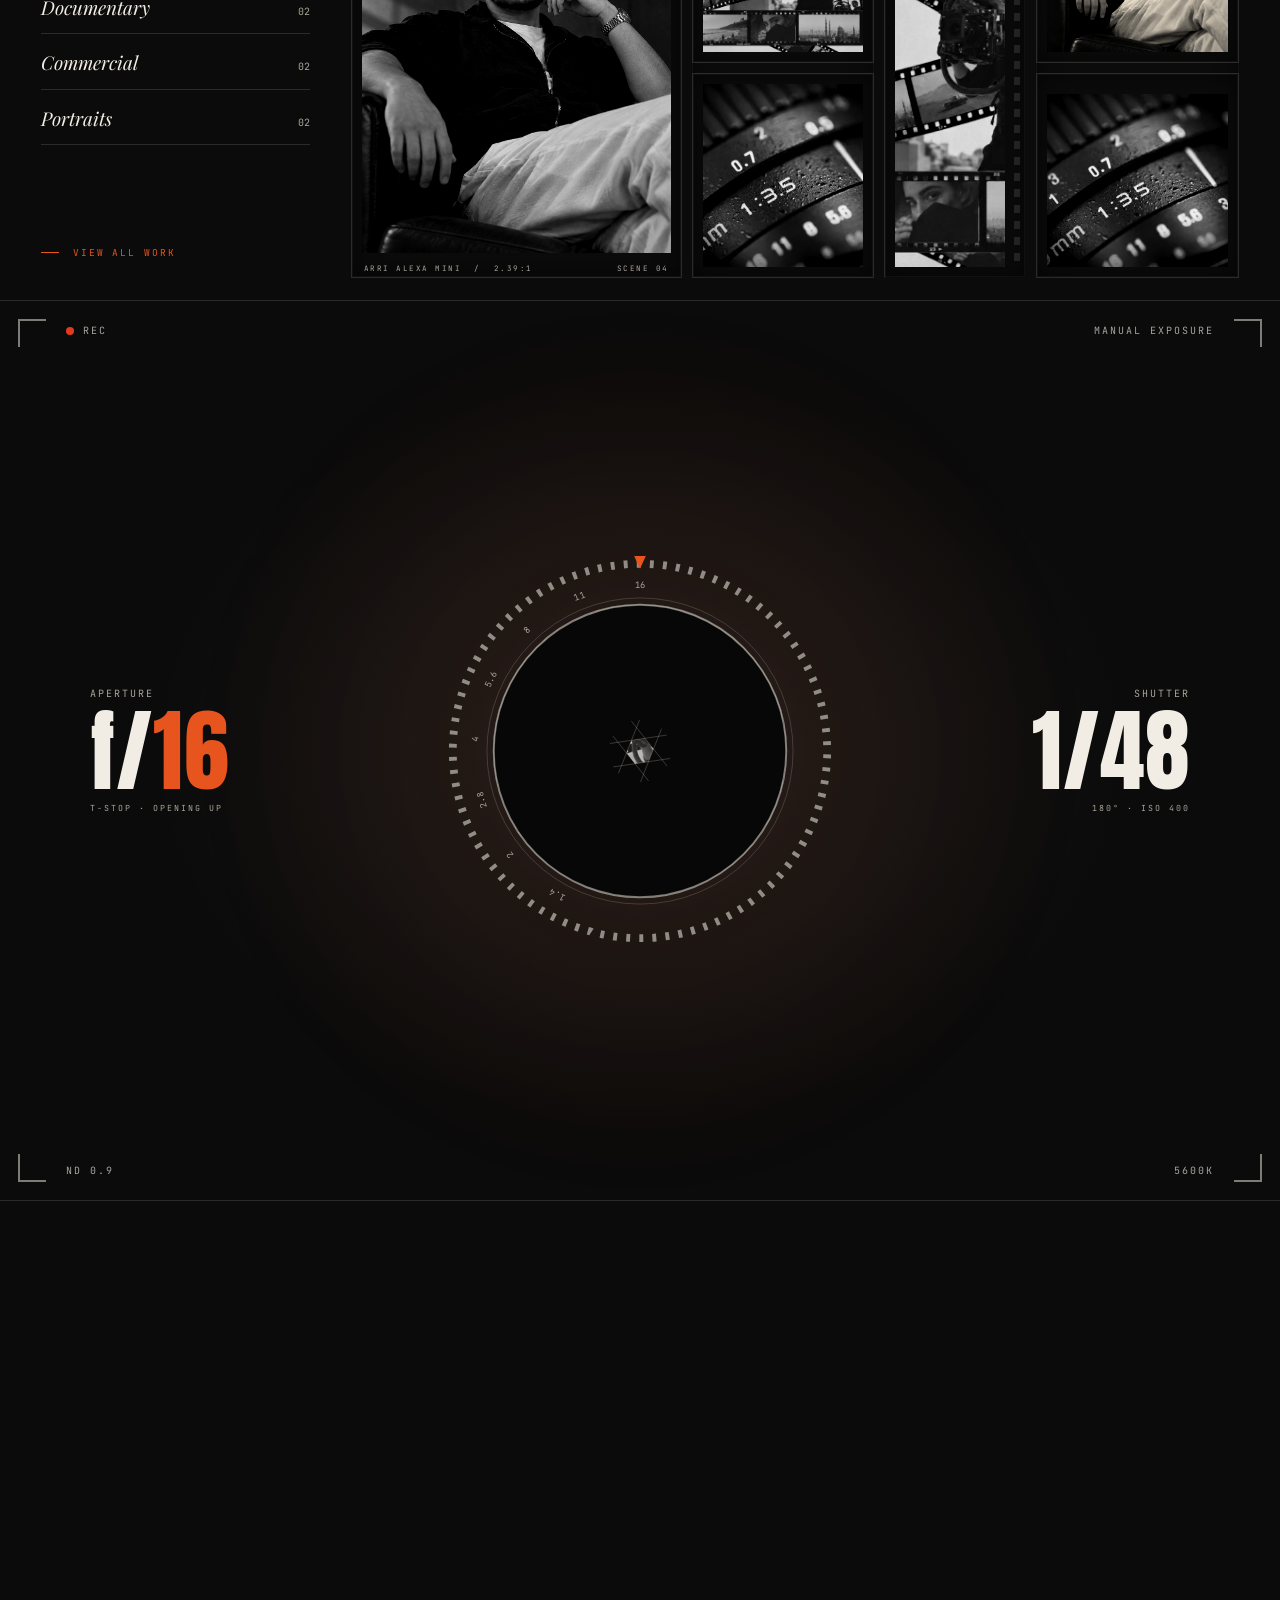
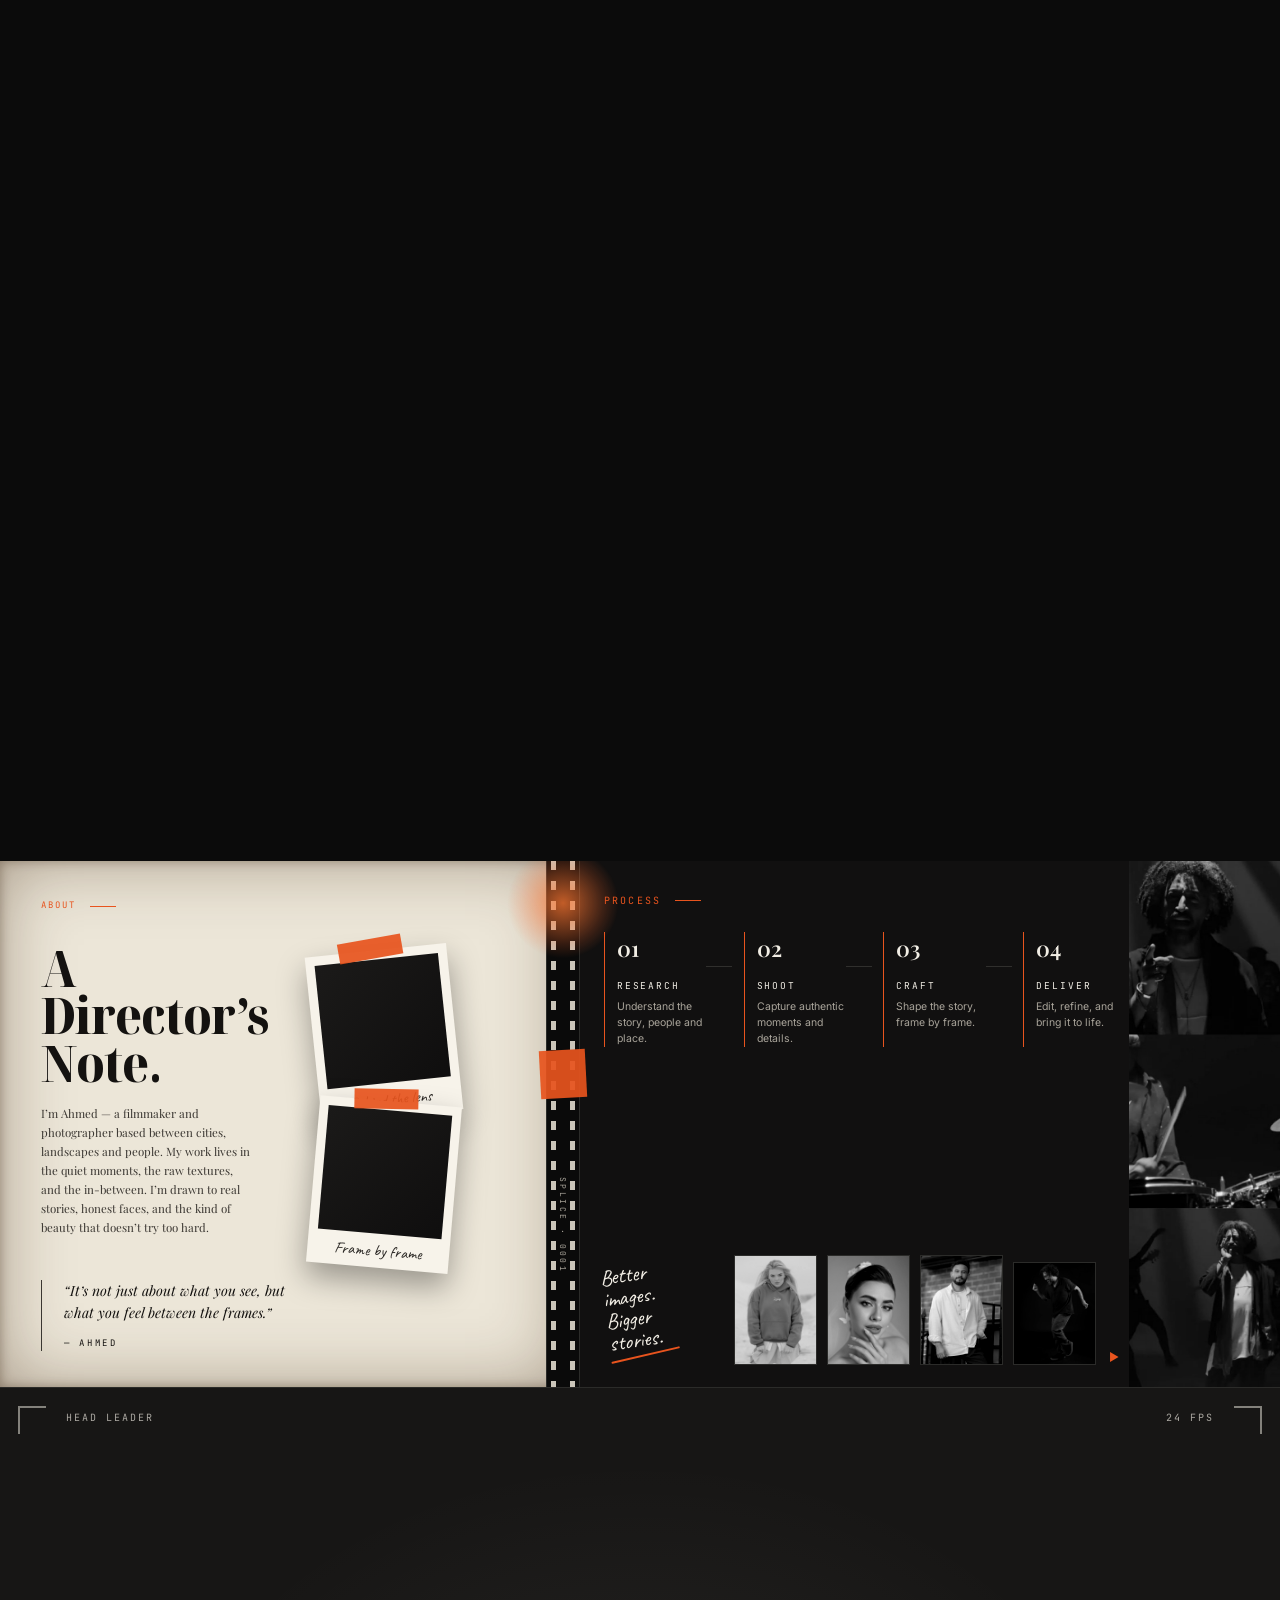
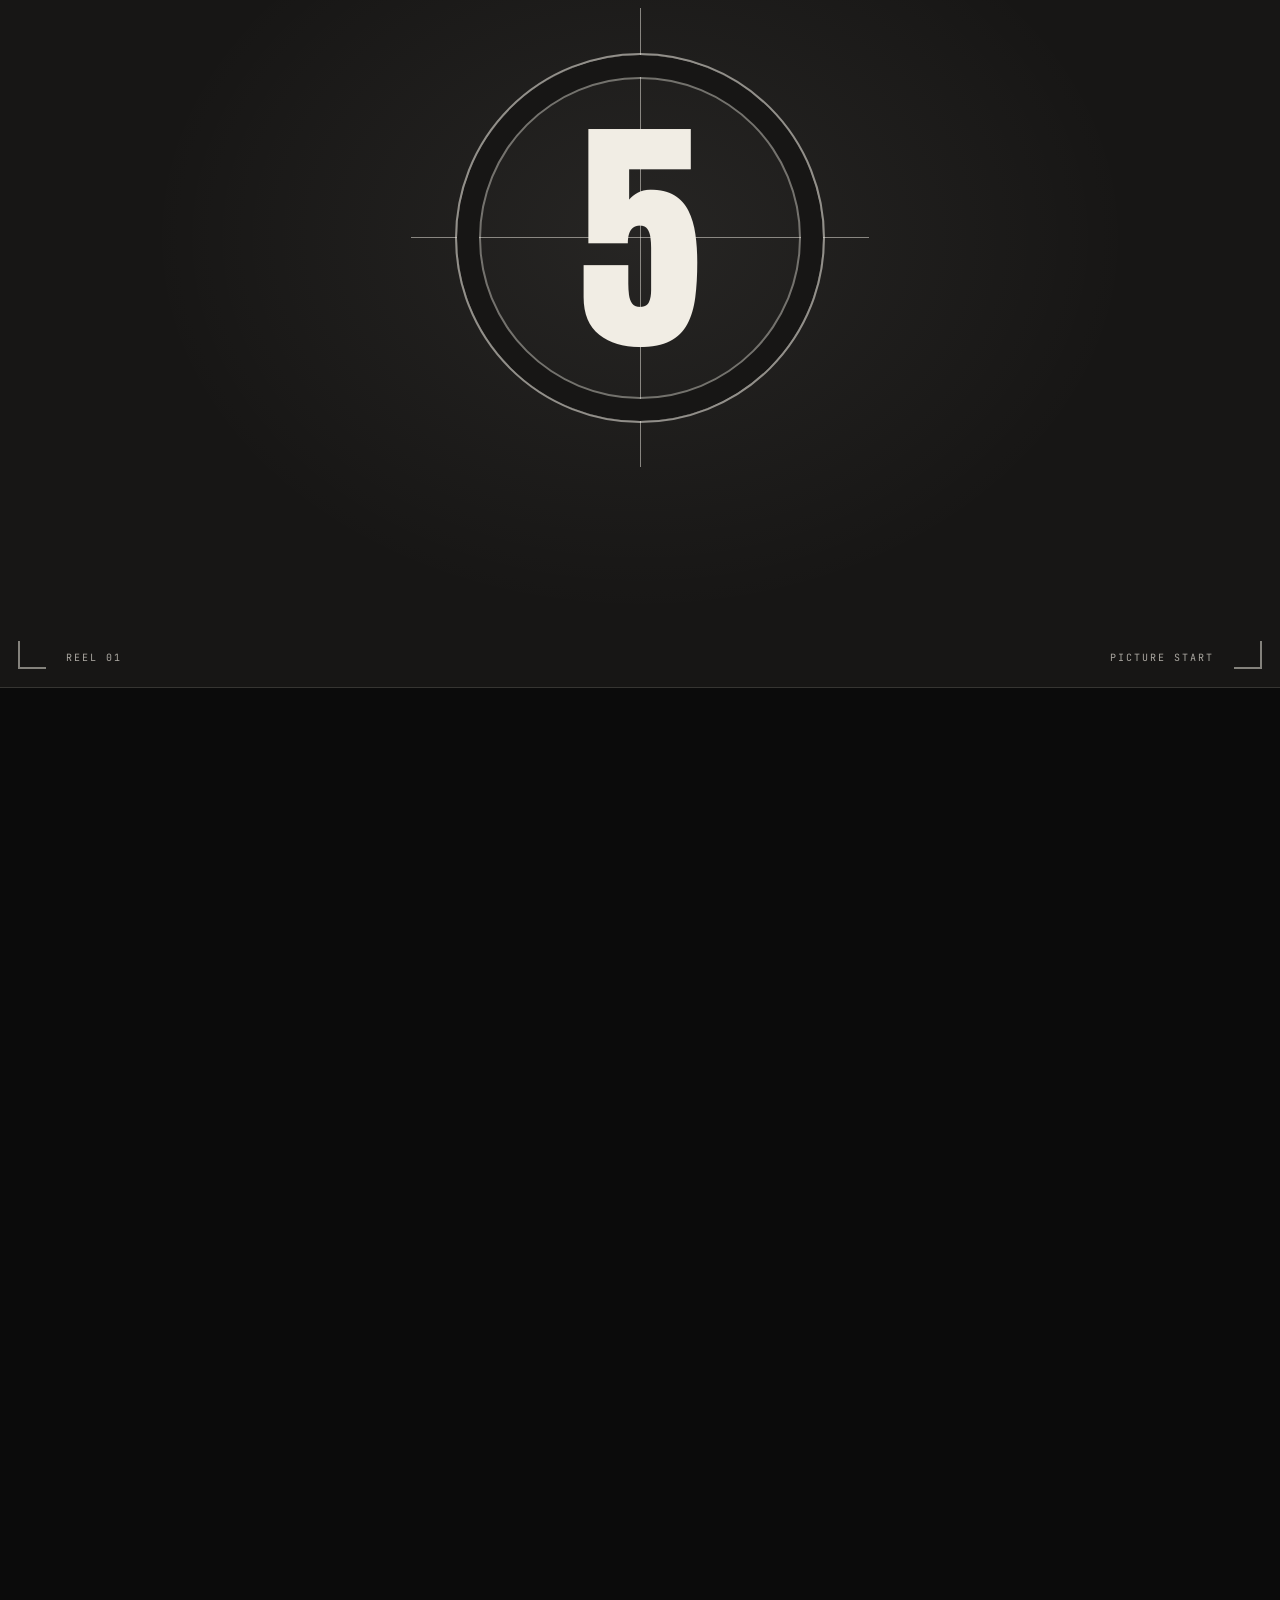
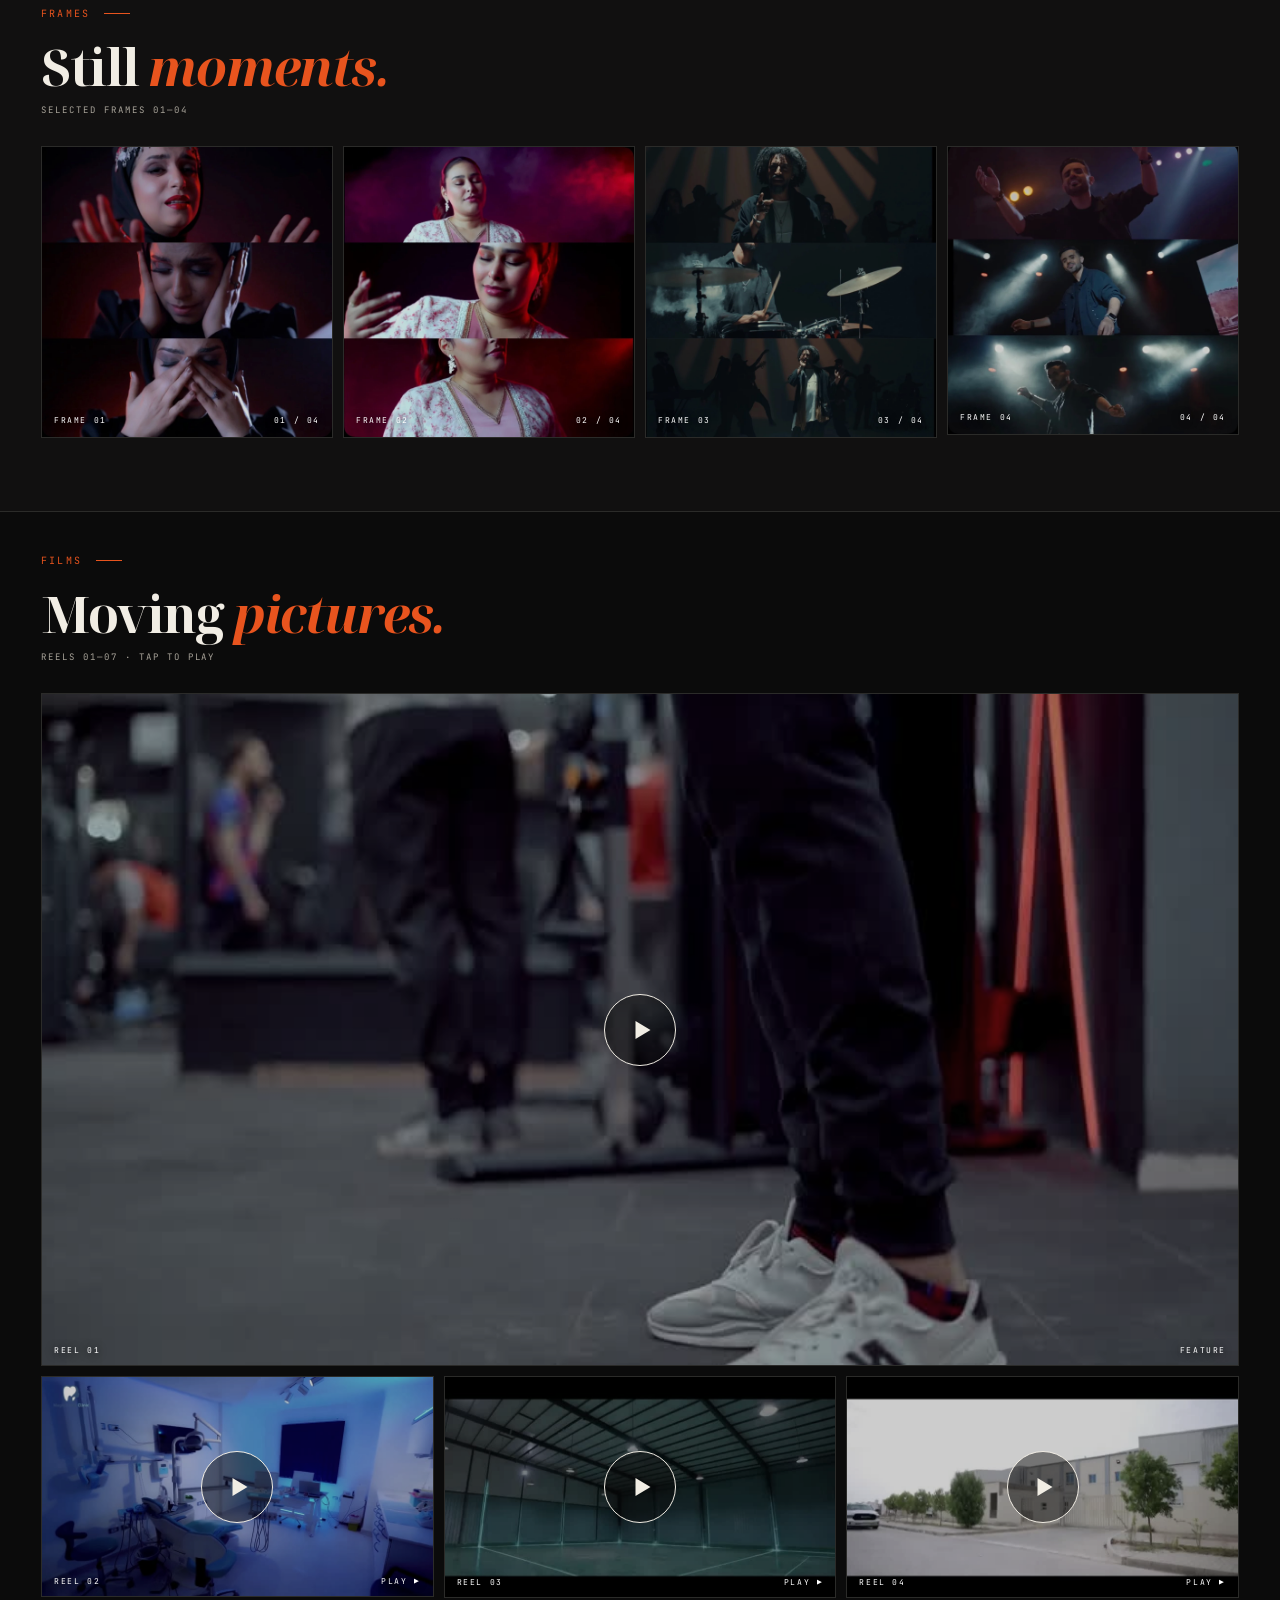
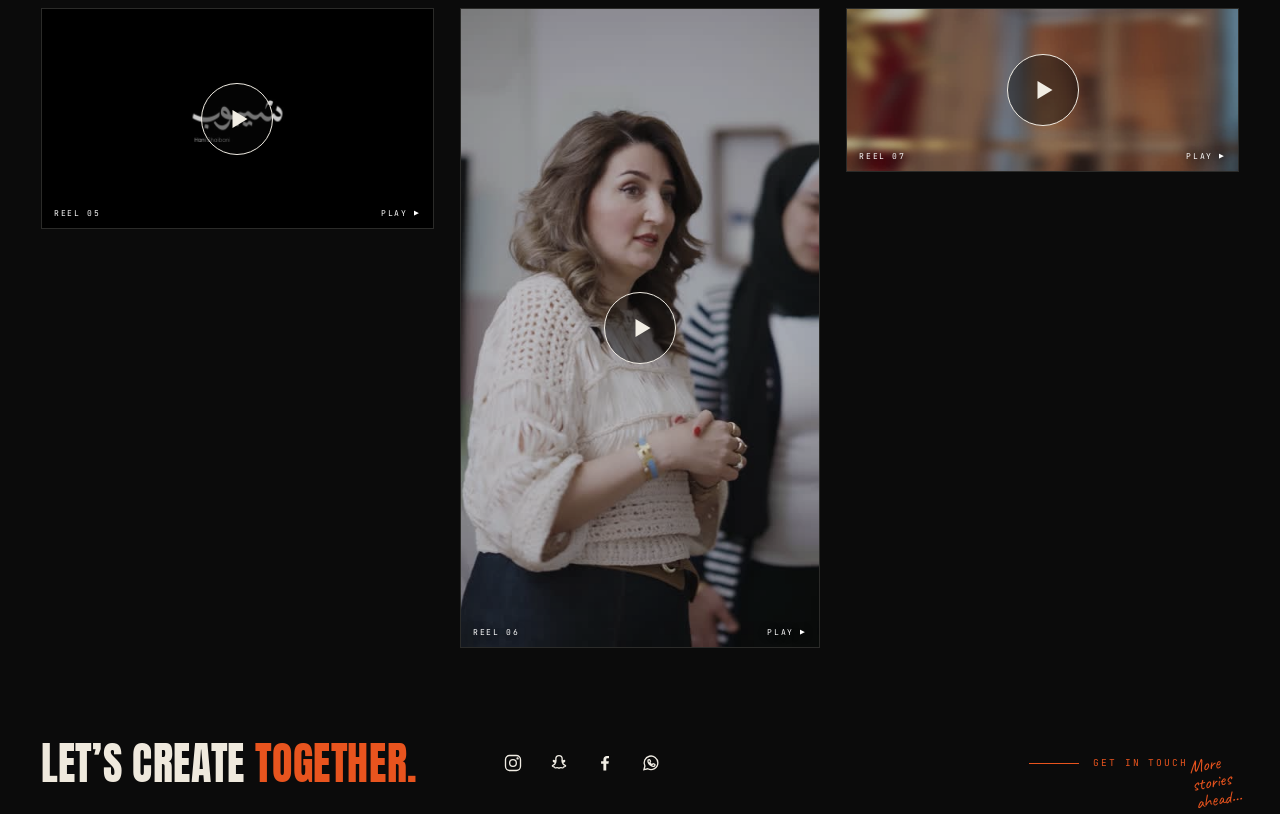
==== commit f2c551bf: "add videos" ====
--- a/index.html
+++ b/index.html
@@ -648,7 +648,7 @@
 .video-lightbox{position:fixed;inset:0;z-index:1000;display:grid;place-items:center;padding:24px;background:rgba(0,0,0,.88);backdrop-filter:blur(10px);opacity:0;visibility:hidden;transition:opacity .25s ease,visibility .25s ease}
 .video-lightbox.open{opacity:1;visibility:visible}
 .video-lightbox-content{position:relative;width:min(92vw,1100px,calc((100vh - 96px)*var(--video-ratio,1.7778)));aspect-ratio:var(--video-ratio,16/9);max-height:calc(100vh - 96px);background:#000;box-shadow:0 24px 90px rgba(0,0,0,.7)}
-.video-lightbox iframe{position:absolute;inset:0;width:100%;height:100%;border:0}
+.video-lightbox video{position:absolute;inset:0;width:100%;height:100%;border:0;object-fit:contain;background:#000}
 .video-lightbox-close{position:absolute;right:0;top:-46px;width:38px;height:38px;border:1px solid var(--line);border-radius:50%;background:rgba(21,20,19,.8);color:var(--text);font:24px/1 var(--f-body);cursor:pointer;transition:background .2s,border-color .2s}
 .video-lightbox-close:hover{background:var(--accent);border-color:var(--accent)}
 html.video-open{overflow:hidden}
@@ -1004,38 +1004,38 @@
     <p class="mono">Reels 01—07 · tap to play</p>
   </header>
   <div class="films-grid">
-      <div class="vid feature" data-id="1wFZQ3WkqndVRTkDwdDgct-94yAbIXgrU">
-        <img referrerpolicy="no-referrer" loading="lazy" decoding="async" src="https://drive.google.com/thumbnail?id=1wFZQ3WkqndVRTkDwdDgct-94yAbIXgrU&amp;sz=w800" alt="">
+      <div class="vid feature" data-video="videos/reel-01.mp4">
+        <img loading="lazy" decoding="async" src="videos/reel-01-poster.jpg" alt="">
         <button type="button" class="play" aria-label="Play film 01"><span class="tri"></span></button>
         <b>REEL 01</b><u>FEATURE</u>
       </div>
-      <div class="vid" data-id="15D13_bA6dOBkyjQYzPDakVJbBNMKppy9">
-        <img referrerpolicy="no-referrer" loading="lazy" decoding="async" src="https://drive.google.com/thumbnail?id=15D13_bA6dOBkyjQYzPDakVJbBNMKppy9&amp;sz=w800" alt="">
+      <div class="vid" data-video="videos/reel-02.mp4">
+        <img loading="lazy" decoding="async" src="videos/reel-02-poster.jpg" alt="">
         <button type="button" class="play" aria-label="Play film 02"><span class="tri"></span></button>
         <b>REEL 02</b><u>PLAY ▶</u>
       </div>
-      <div class="vid" data-id="1Kb0Ks2LHqL6Q77rzrlNZIj-l858qI4Iv">
-        <img referrerpolicy="no-referrer" loading="lazy" decoding="async" src="https://drive.google.com/thumbnail?id=1Kb0Ks2LHqL6Q77rzrlNZIj-l858qI4Iv&amp;sz=w800" alt="">
+      <div class="vid" data-video="videos/reel-03.mp4">
+        <img loading="lazy" decoding="async" src="videos/reel-03-poster.jpg" alt="">
         <button type="button" class="play" aria-label="Play film 03"><span class="tri"></span></button>
         <b>REEL 03</b><u>PLAY ▶</u>
       </div>
-      <div class="vid" data-id="1DnfdQGJ2ToO5UPPuBFyrZys3Pc17aBb4">
-        <img referrerpolicy="no-referrer" loading="lazy" decoding="async" src="https://drive.google.com/thumbnail?id=1DnfdQGJ2ToO5UPPuBFyrZys3Pc17aBb4&amp;sz=w800" alt="">
+      <div class="vid" data-video="videos/reel-04.mp4">
+        <img loading="lazy" decoding="async" src="videos/reel-04-poster.jpg" alt="">
         <button type="button" class="play" aria-label="Play film 04"><span class="tri"></span></button>
         <b>REEL 04</b><u>PLAY ▶</u>
       </div>
-      <div class="vid" data-id="1Qe-USq4kMQ2Toni9HZvMem4xA_vGtGrq">
-        <img referrerpolicy="no-referrer" loading="lazy" decoding="async" src="https://drive.google.com/thumbnail?id=1Qe-USq4kMQ2Toni9HZvMem4xA_vGtGrq&amp;sz=w800" alt="">
+      <div class="vid" data-video="videos/reel-05.mp4">
+        <img loading="lazy" decoding="async" src="videos/reel-05-poster.jpg" alt="">
         <button type="button" class="play" aria-label="Play film 05"><span class="tri"></span></button>
         <b>REEL 05</b><u>PLAY ▶</u>
       </div>
-      <div class="vid" data-id="1YUeY6T5m2F8oWx09XvzRfiH0l3n7BVjk">
-        <img referrerpolicy="no-referrer" loading="lazy" decoding="async" src="https://drive.google.com/thumbnail?id=1YUeY6T5m2F8oWx09XvzRfiH0l3n7BVjk&amp;sz=w800" alt="">
+      <div class="vid" data-video="videos/reel-06.mp4">
+        <img loading="lazy" decoding="async" src="videos/reel-06-poster.jpg" alt="">
         <button type="button" class="play" aria-label="Play film 06"><span class="tri"></span></button>
         <b>REEL 06</b><u>PLAY ▶</u>
       </div>
-      <div class="vid" data-id="1V2lte_7AZZ4knRdWHFCNArWIUYpao2MN">
-        <img referrerpolicy="no-referrer" loading="lazy" decoding="async" src="https://drive.google.com/thumbnail?id=1V2lte_7AZZ4knRdWHFCNArWIUYpao2MN&amp;sz=w800" alt="">
+      <div class="vid" data-video="videos/reel-07.mp4">
+        <img loading="lazy" decoding="async" src="videos/reel-07-poster.jpg" alt="">
         <button type="button" class="play" aria-label="Play film 07"><span class="tri"></span></button>
         <b>REEL 07</b><u>PLAY ▶</u>
       </div>
@@ -1238,7 +1238,7 @@
 })();
 </script>
 <script>
-/* videos: Drive iframe is created only on click, one at a time */
+/* local video: only load the selected MP4, then stop it on close */
 (function(){
   var vids=document.querySelectorAll('.vid');
   var lightbox=document.querySelector('.video-lightbox');
@@ -1248,8 +1248,13 @@
   var previousOverflow='';
 
   function close(){
-    var frame=player.querySelector('iframe');
-    if(frame)frame.remove();
+    var video=player.querySelector('video');
+    if(video){
+      video.pause();
+      video.removeAttribute('src');
+      video.load();
+      video.remove();
+    }
     lightbox.classList.remove('open');
     lightbox.setAttribute('aria-hidden','true');
     document.documentElement.classList.remove('video-open');
@@ -1266,15 +1271,33 @@
       var img=v.querySelector('img');
       var ratio=img&&img.naturalWidth&&img.naturalHeight?img.naturalWidth/img.naturalHeight:16/9;
       player.style.setProperty('--video-ratio',ratio);
-      var f=document.createElement('iframe');
-      f.src='https://drive.google.com/file/d/'+v.dataset.id+'/preview';
-      f.allow='autoplay; fullscreen; encrypted-media';
-      f.allowFullscreen=true;f.title='Film '+v.querySelector('b').textContent;
-      player.appendChild(f);
+      player.style.aspectRatio='';
+      var video=document.createElement('video');
+      video.src=v.dataset.video;
+      video.poster=img?img.src:'';
+      video.controls=true;
+      video.autoplay=true;
+      video.playsInline=true;
+      video.preload='metadata';
+      video.setAttribute('aria-label','Film '+v.querySelector('b').textContent);
+      video.addEventListener('loadedmetadata',function(){
+        if(video.videoWidth&&video.videoHeight){
+          var actualRatio=video.videoWidth/video.videoHeight;
+          player.style.setProperty('--video-ratio',actualRatio);
+          player.style.aspectRatio=actualRatio;
+        }
+      },{once:true});
+      video.addEventListener('error',function(){
+        console.error('Unable to load local video: '+video.currentSrc);
+      },{once:true});
+      player.appendChild(video);
       lightbox.classList.add('open');
       lightbox.setAttribute('aria-hidden','false');
       document.documentElement.classList.add('video-open');
       closeButton.focus();
+      video.play().catch(function(error){
+        console.error('Unable to start local video playback:',error);
+      });
     });
   });
   closeButton.addEventListener('click',close);
